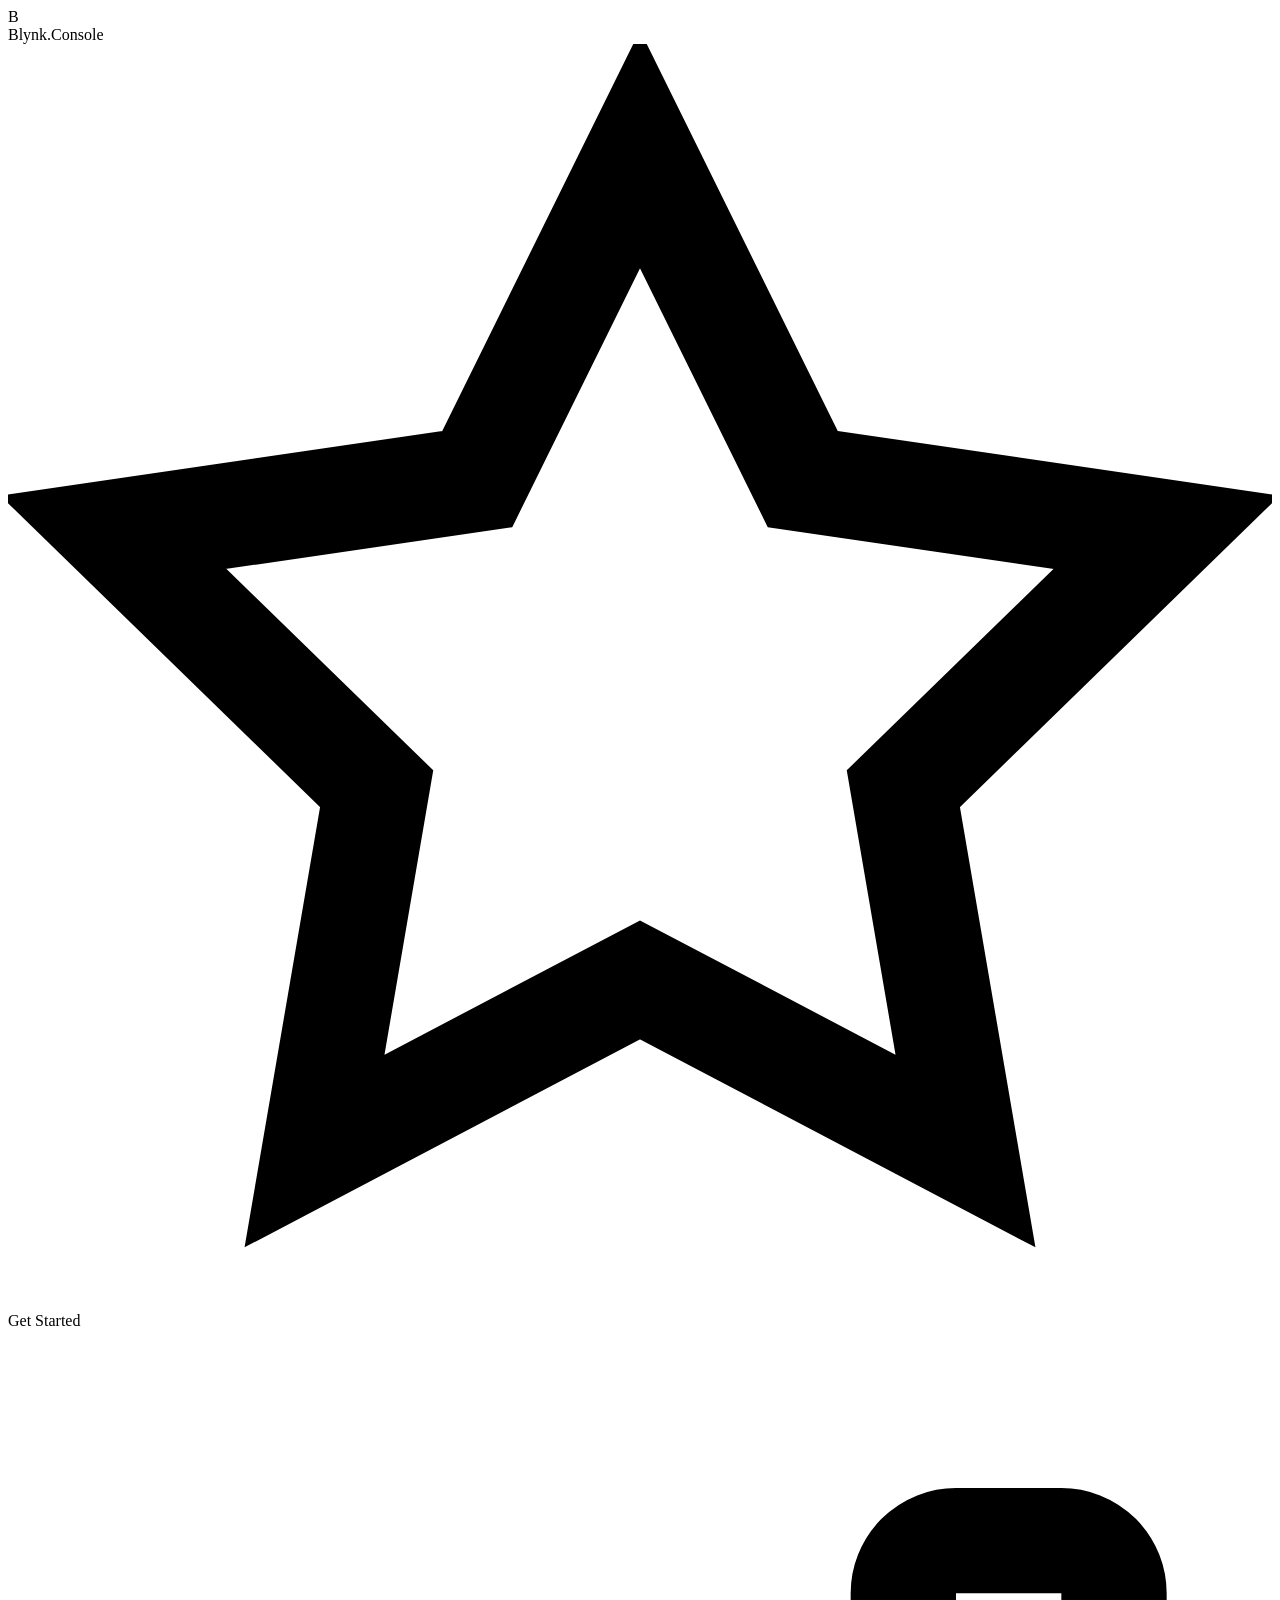
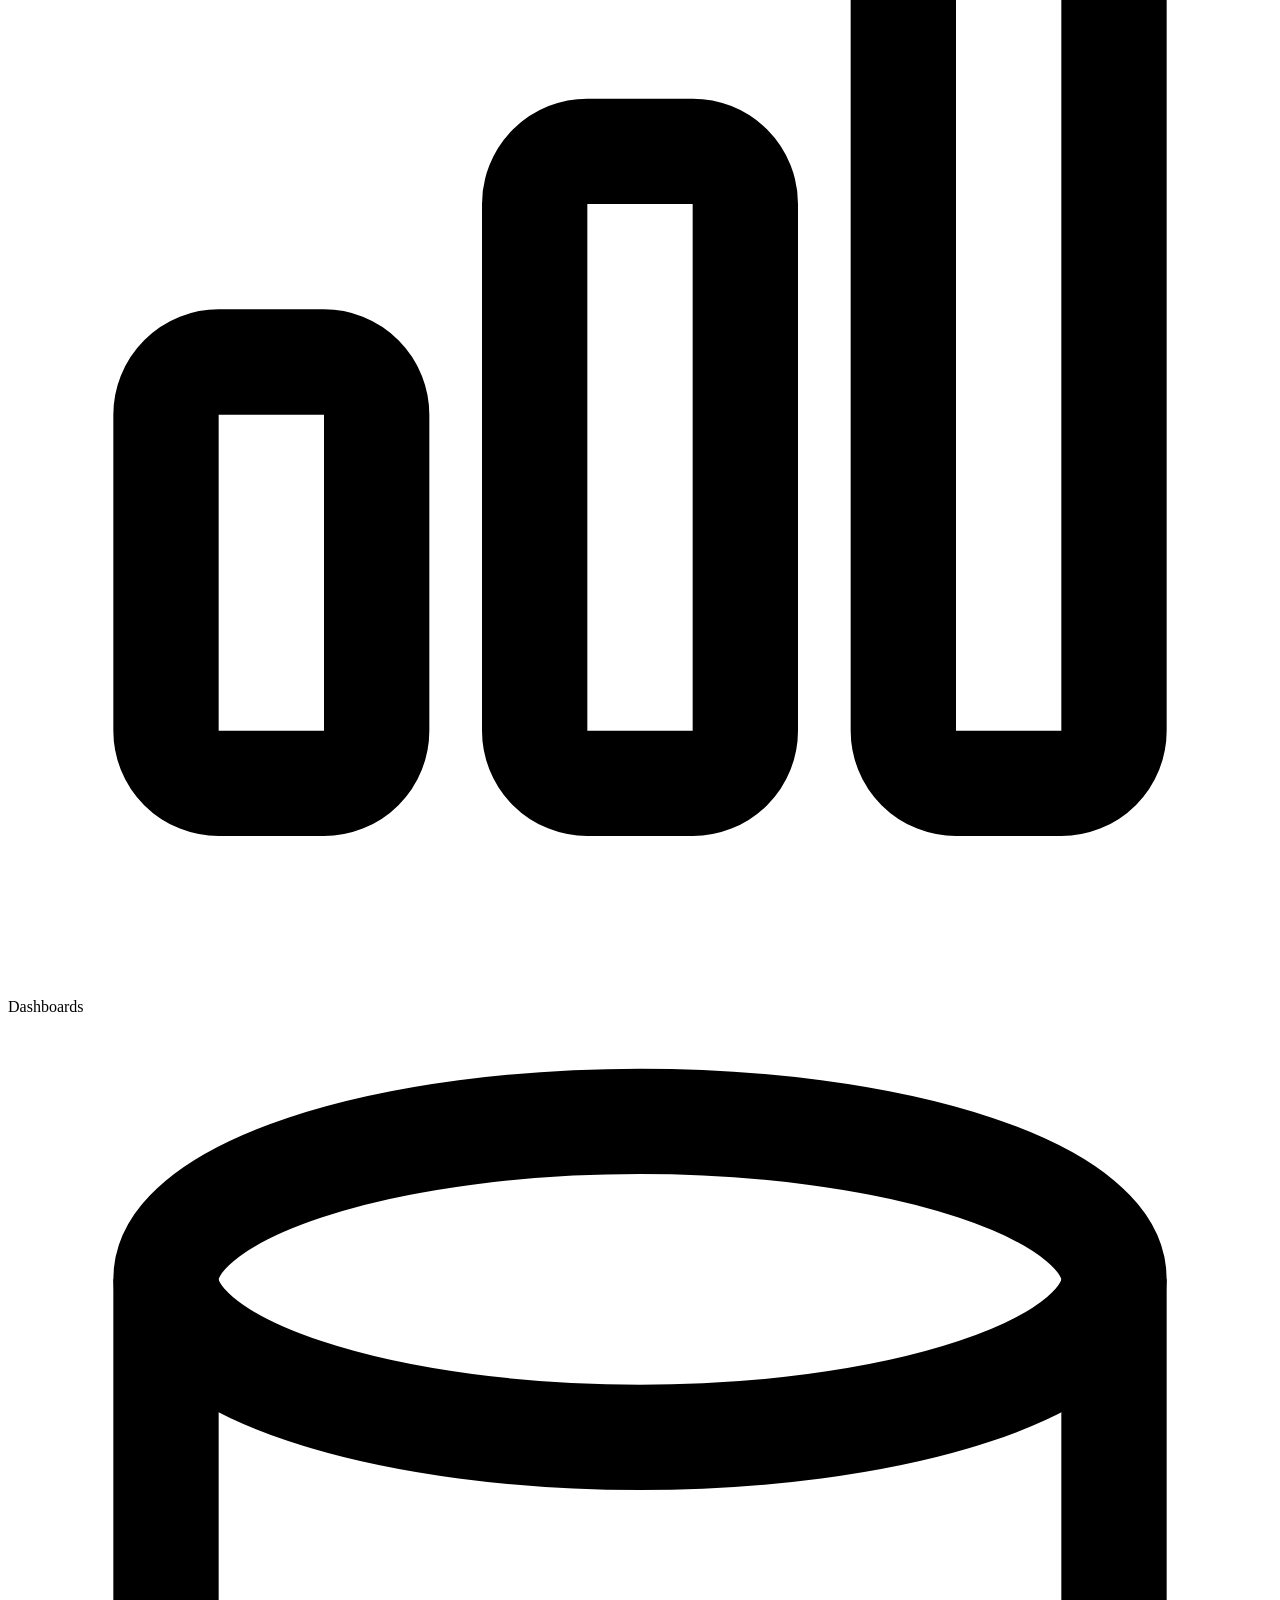
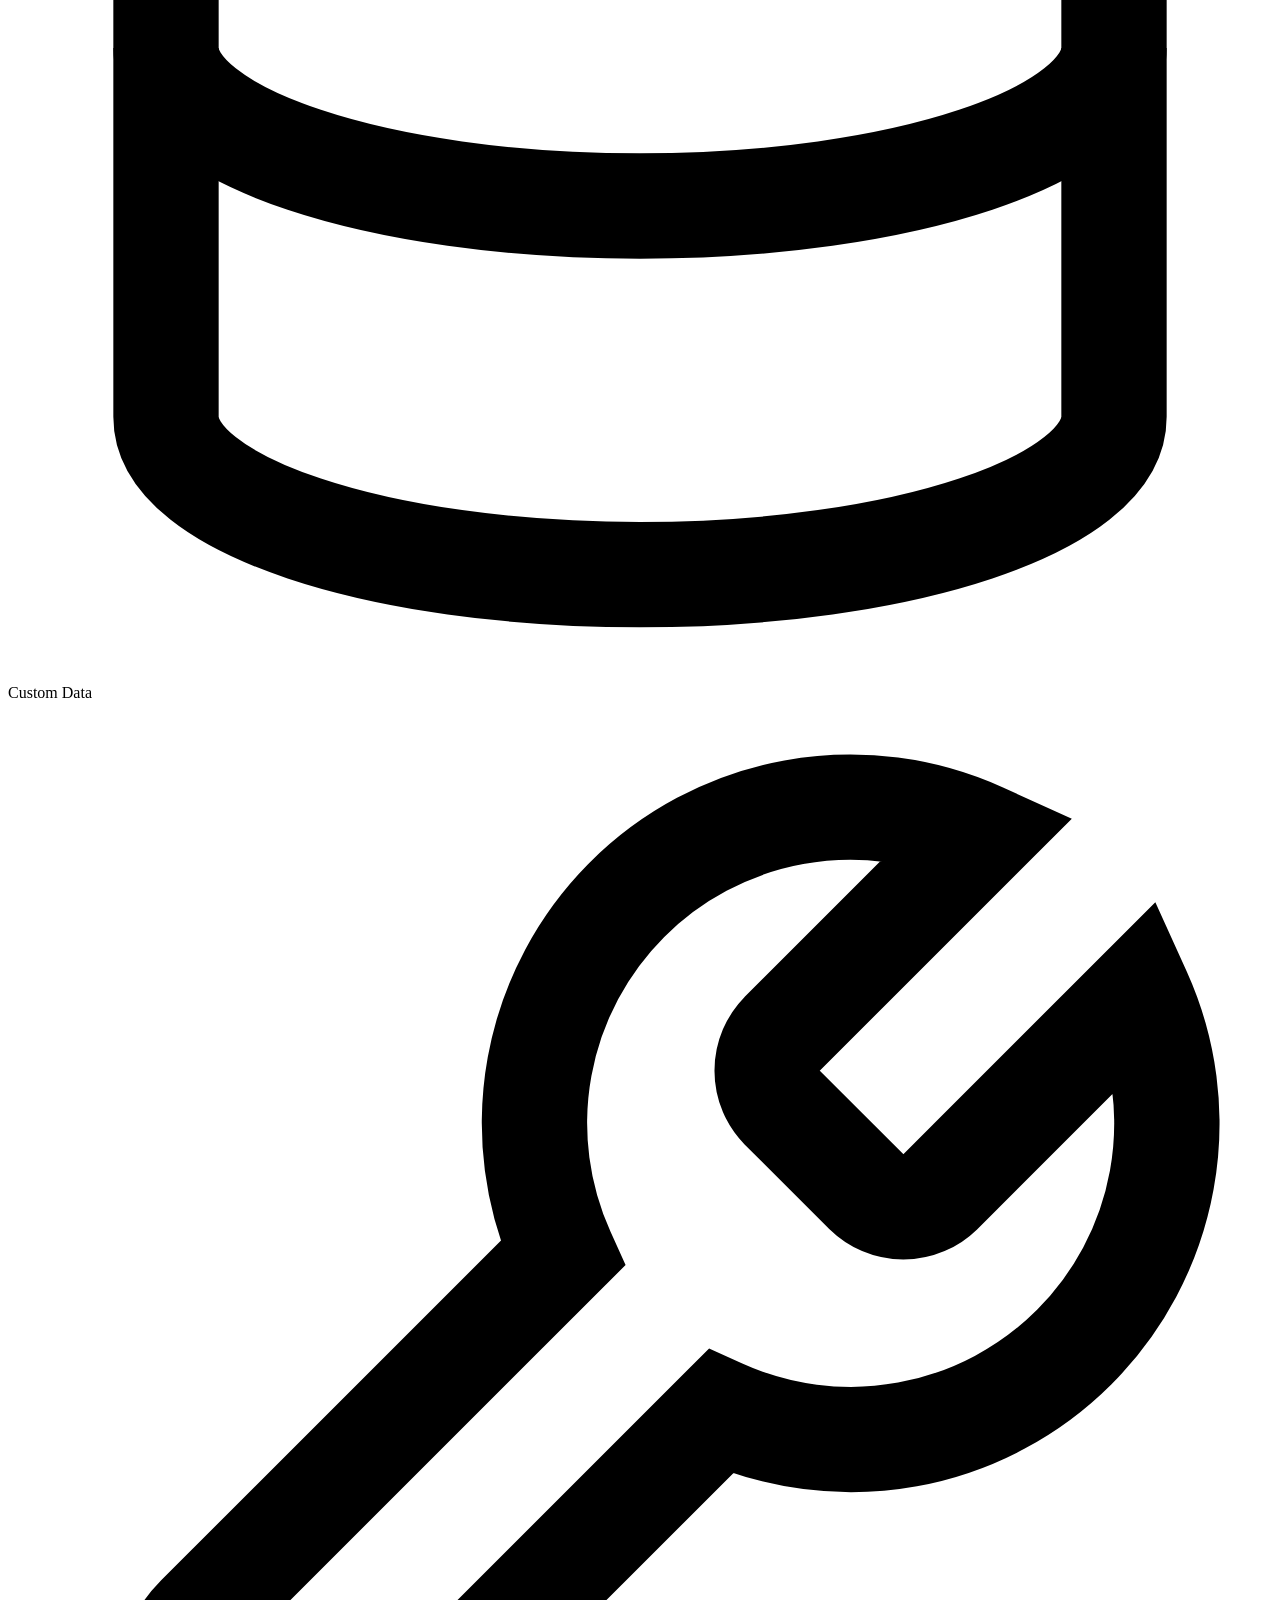
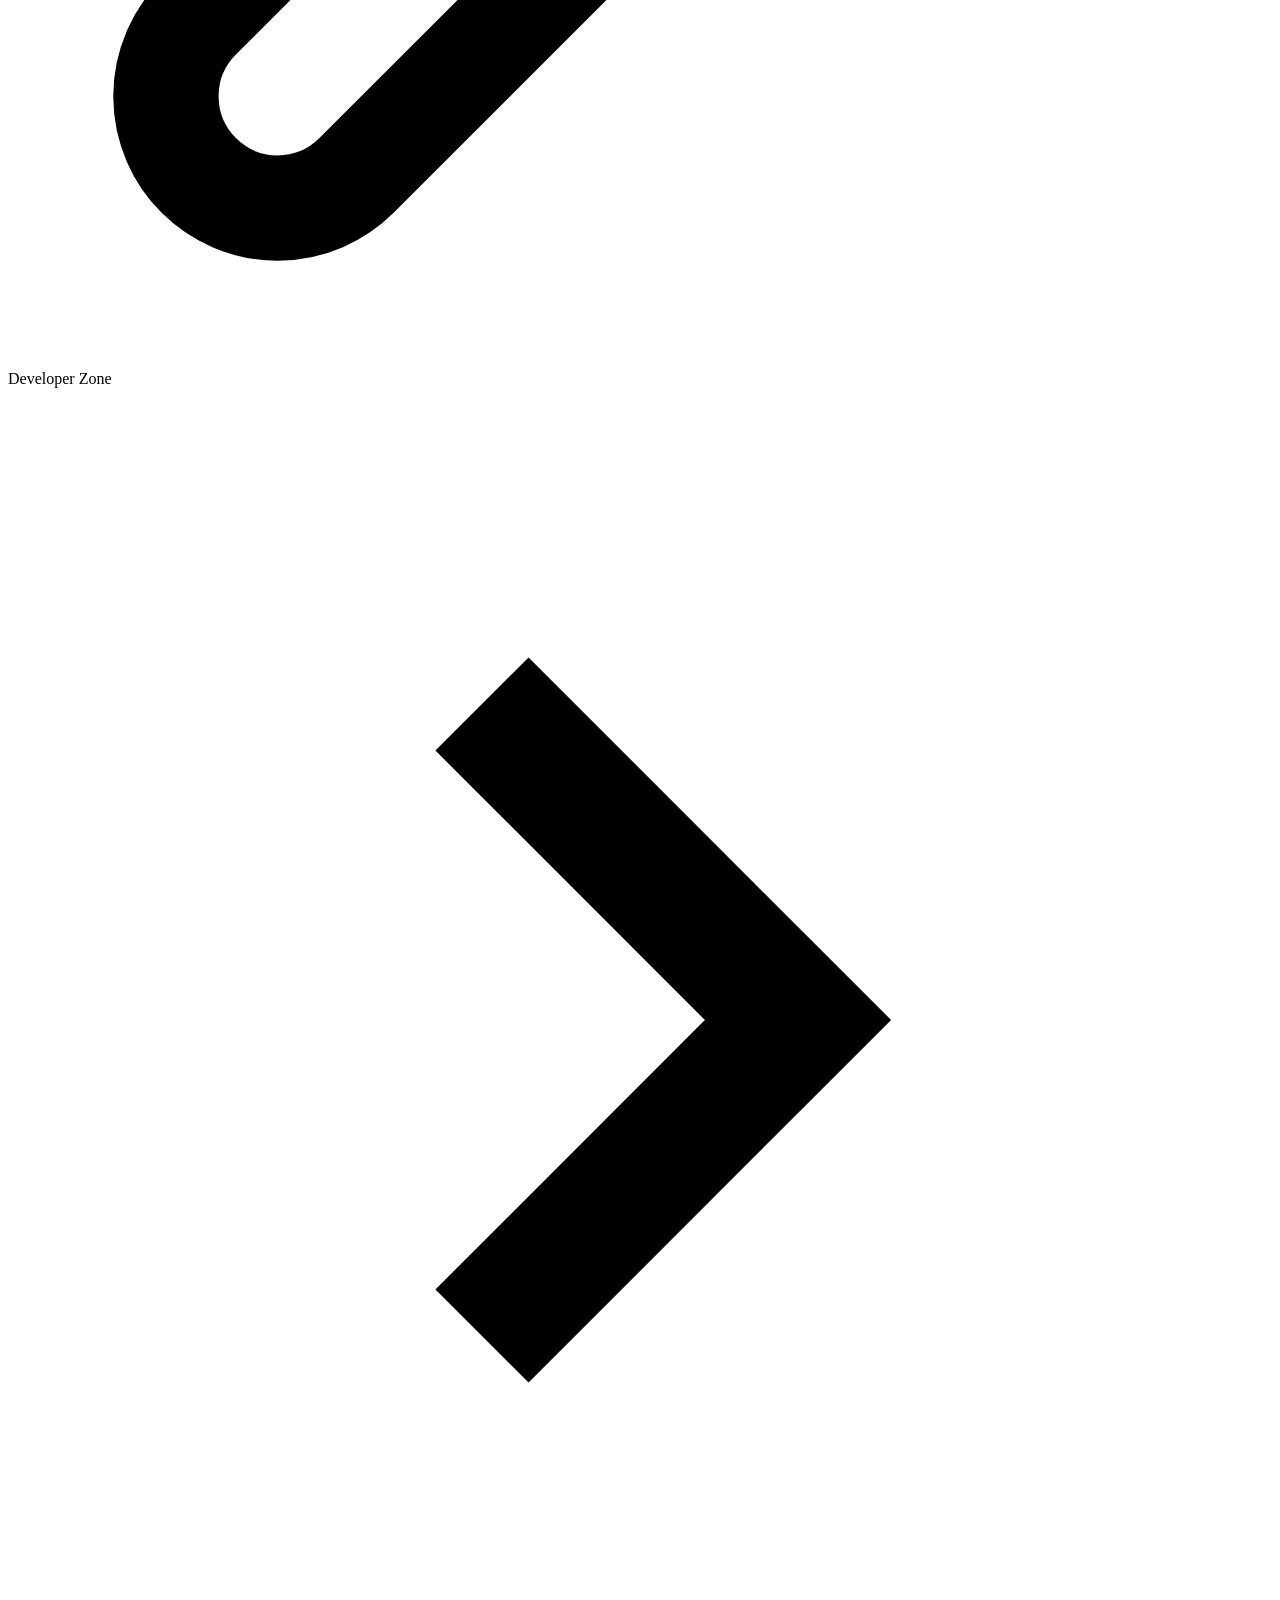
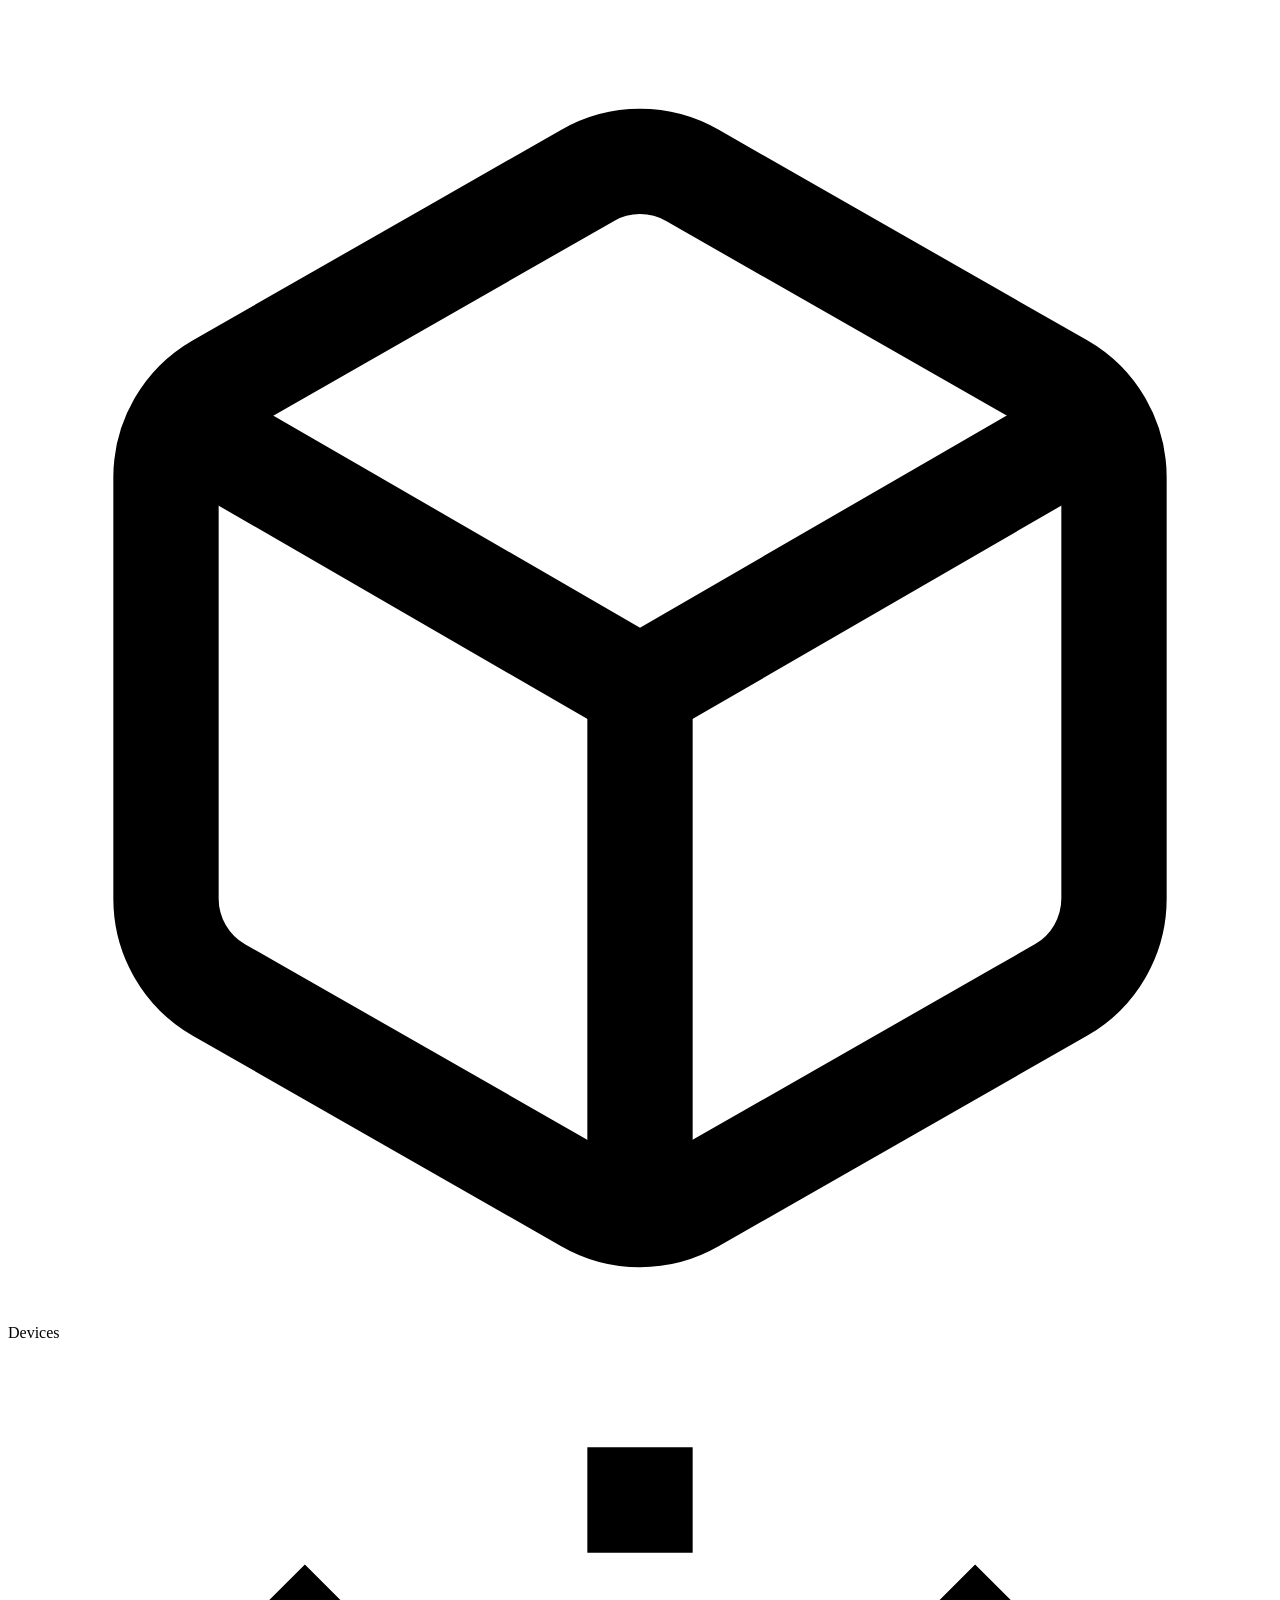
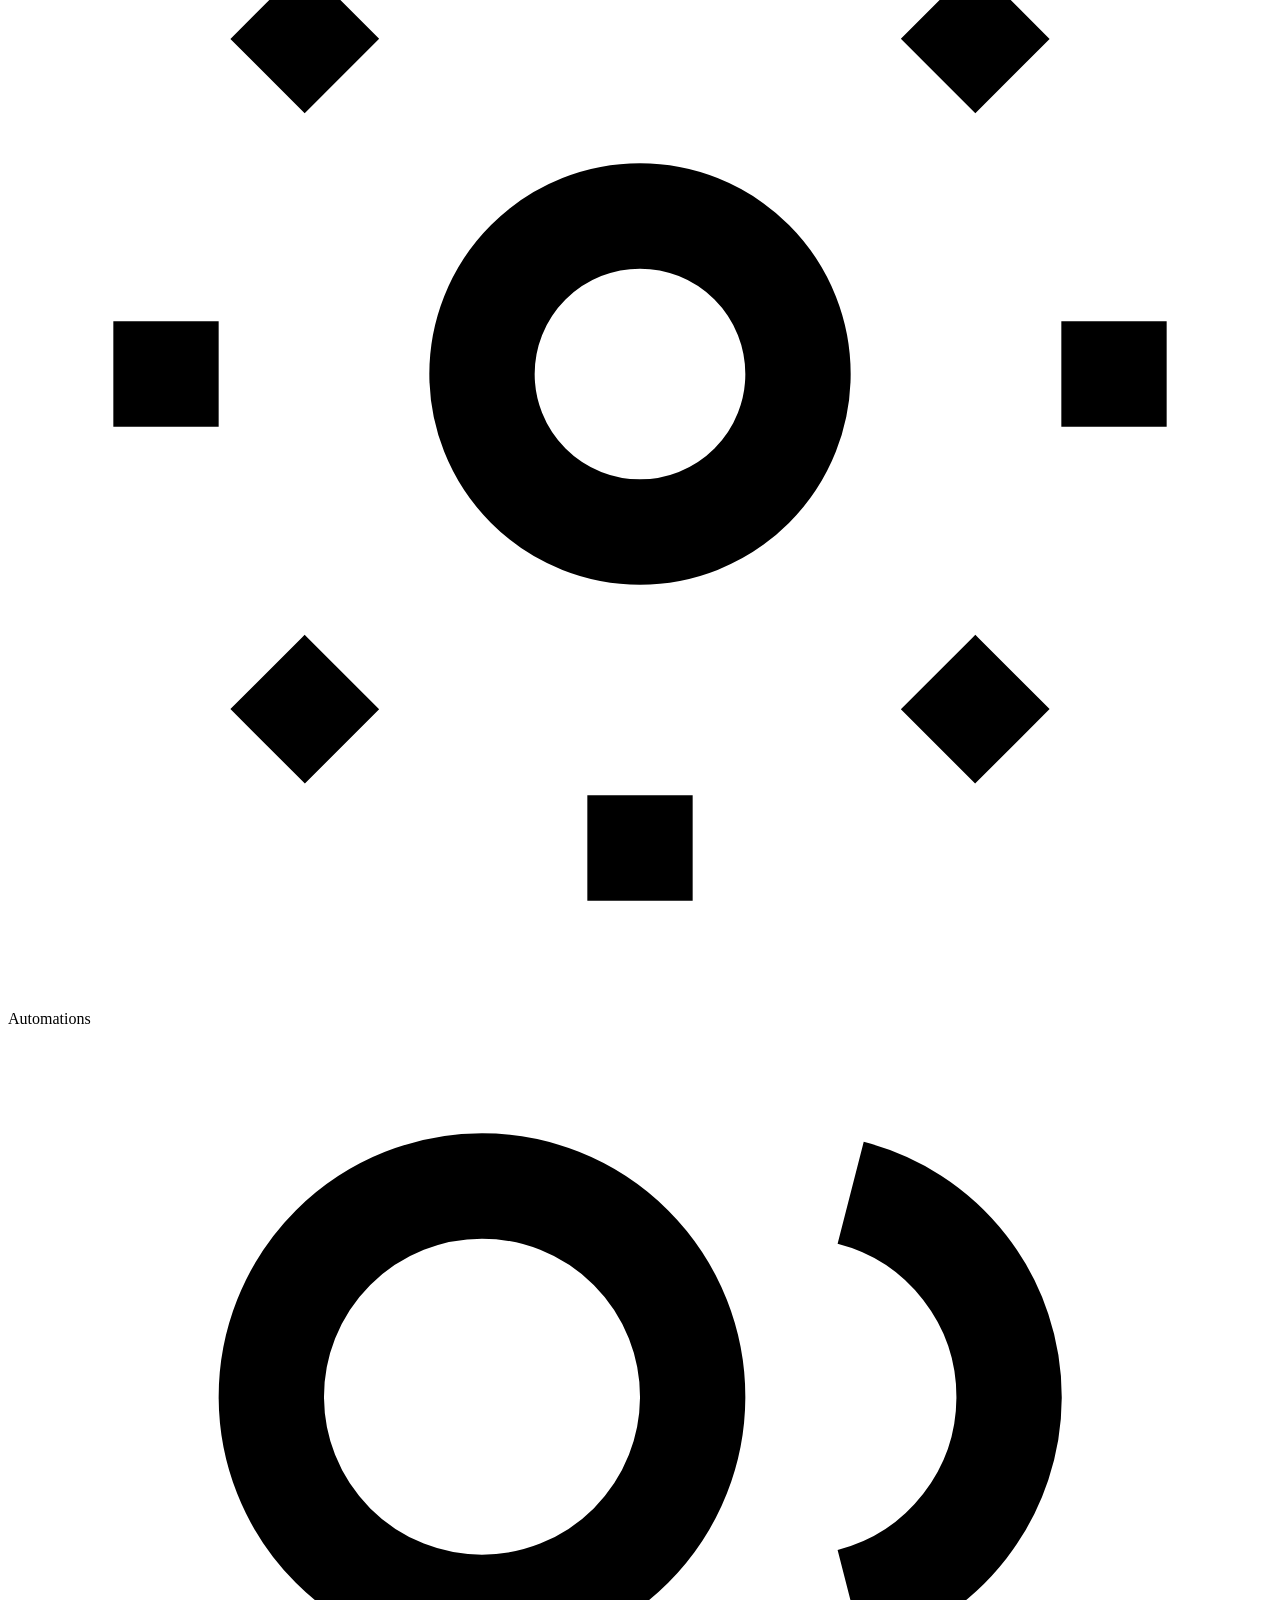
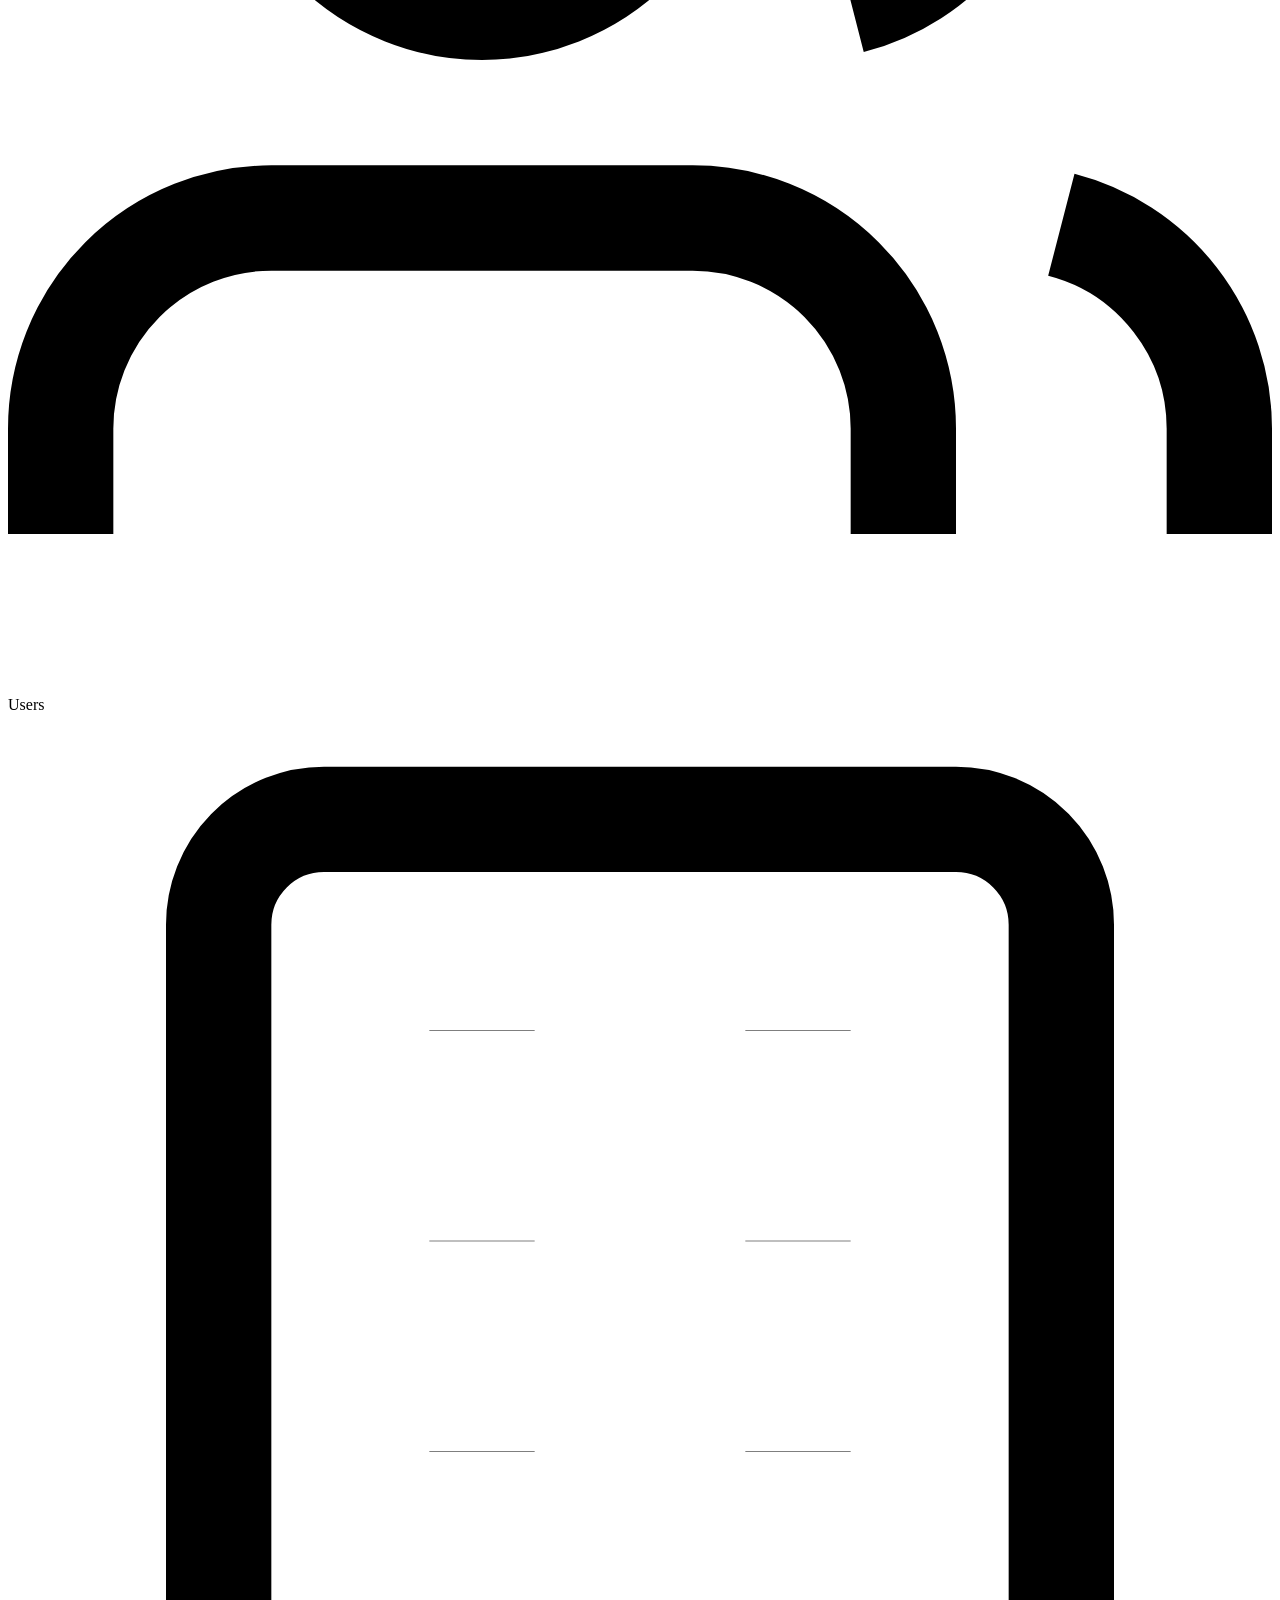
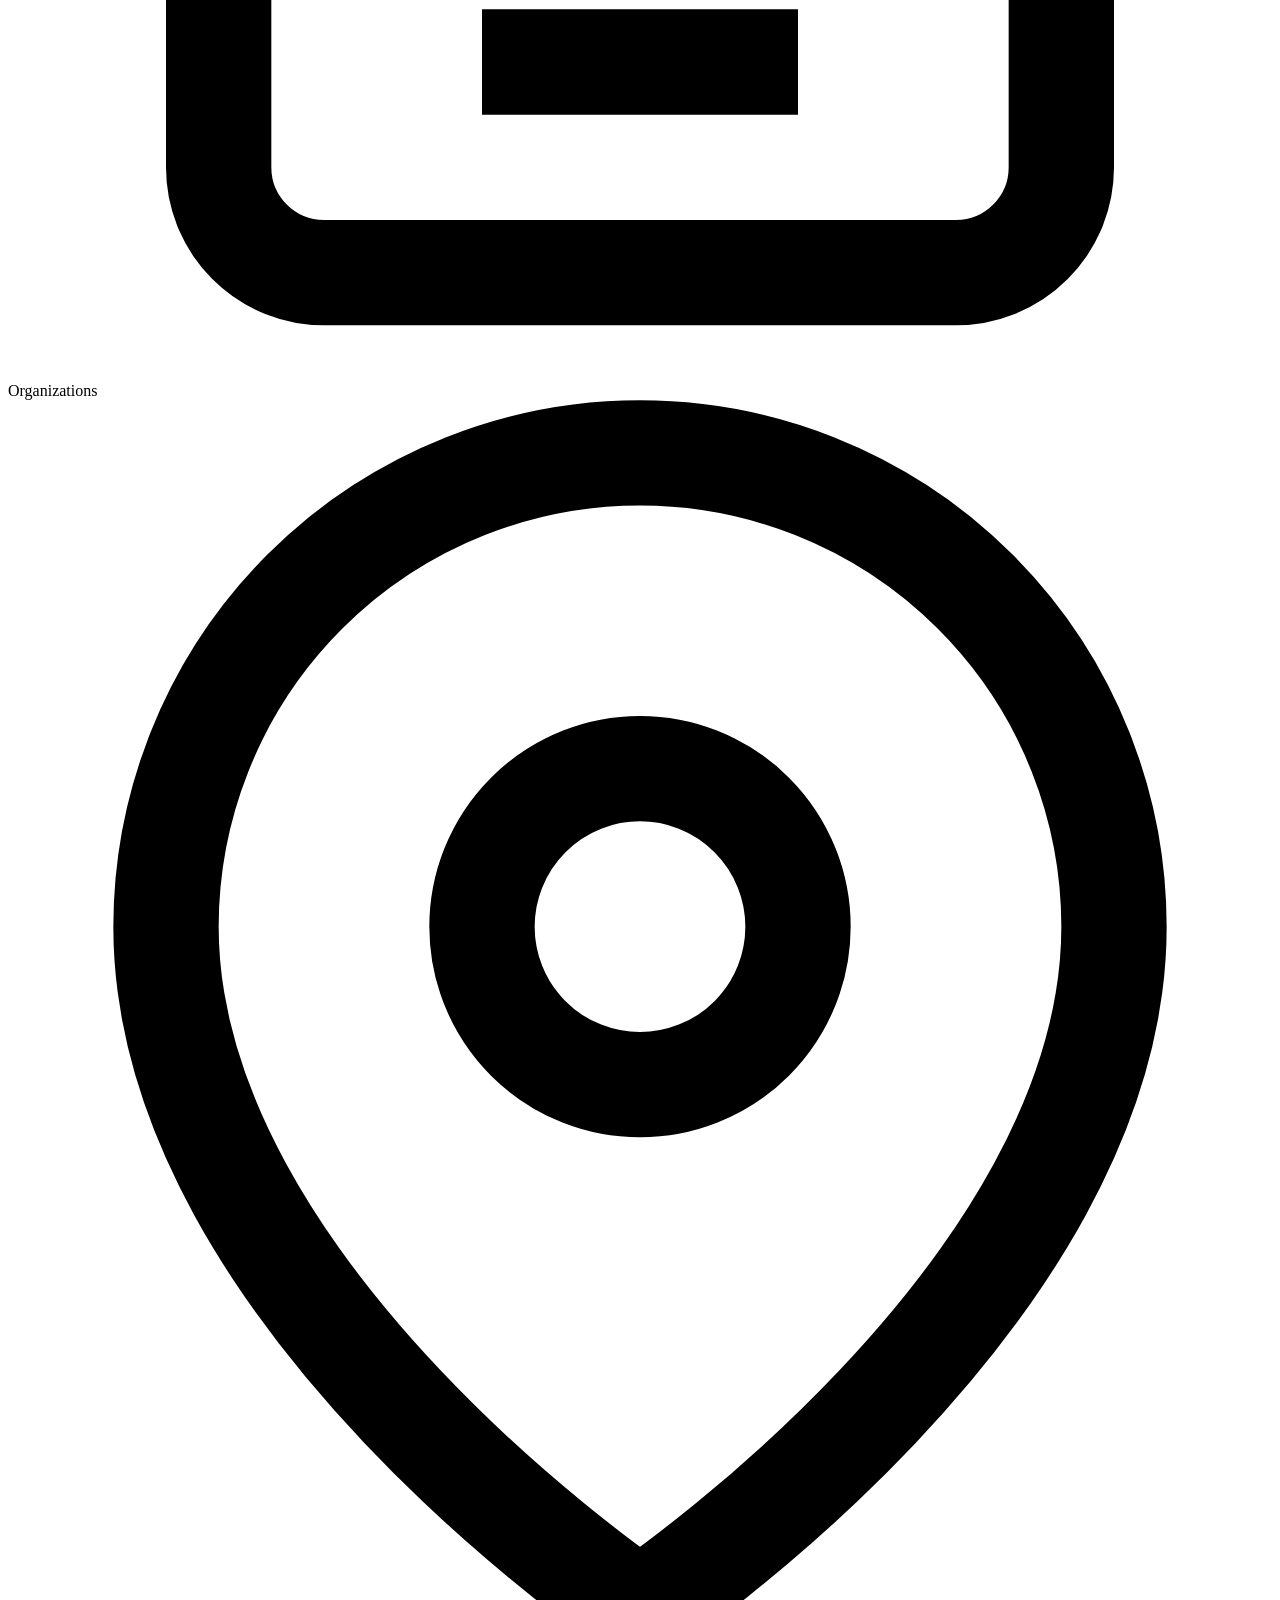
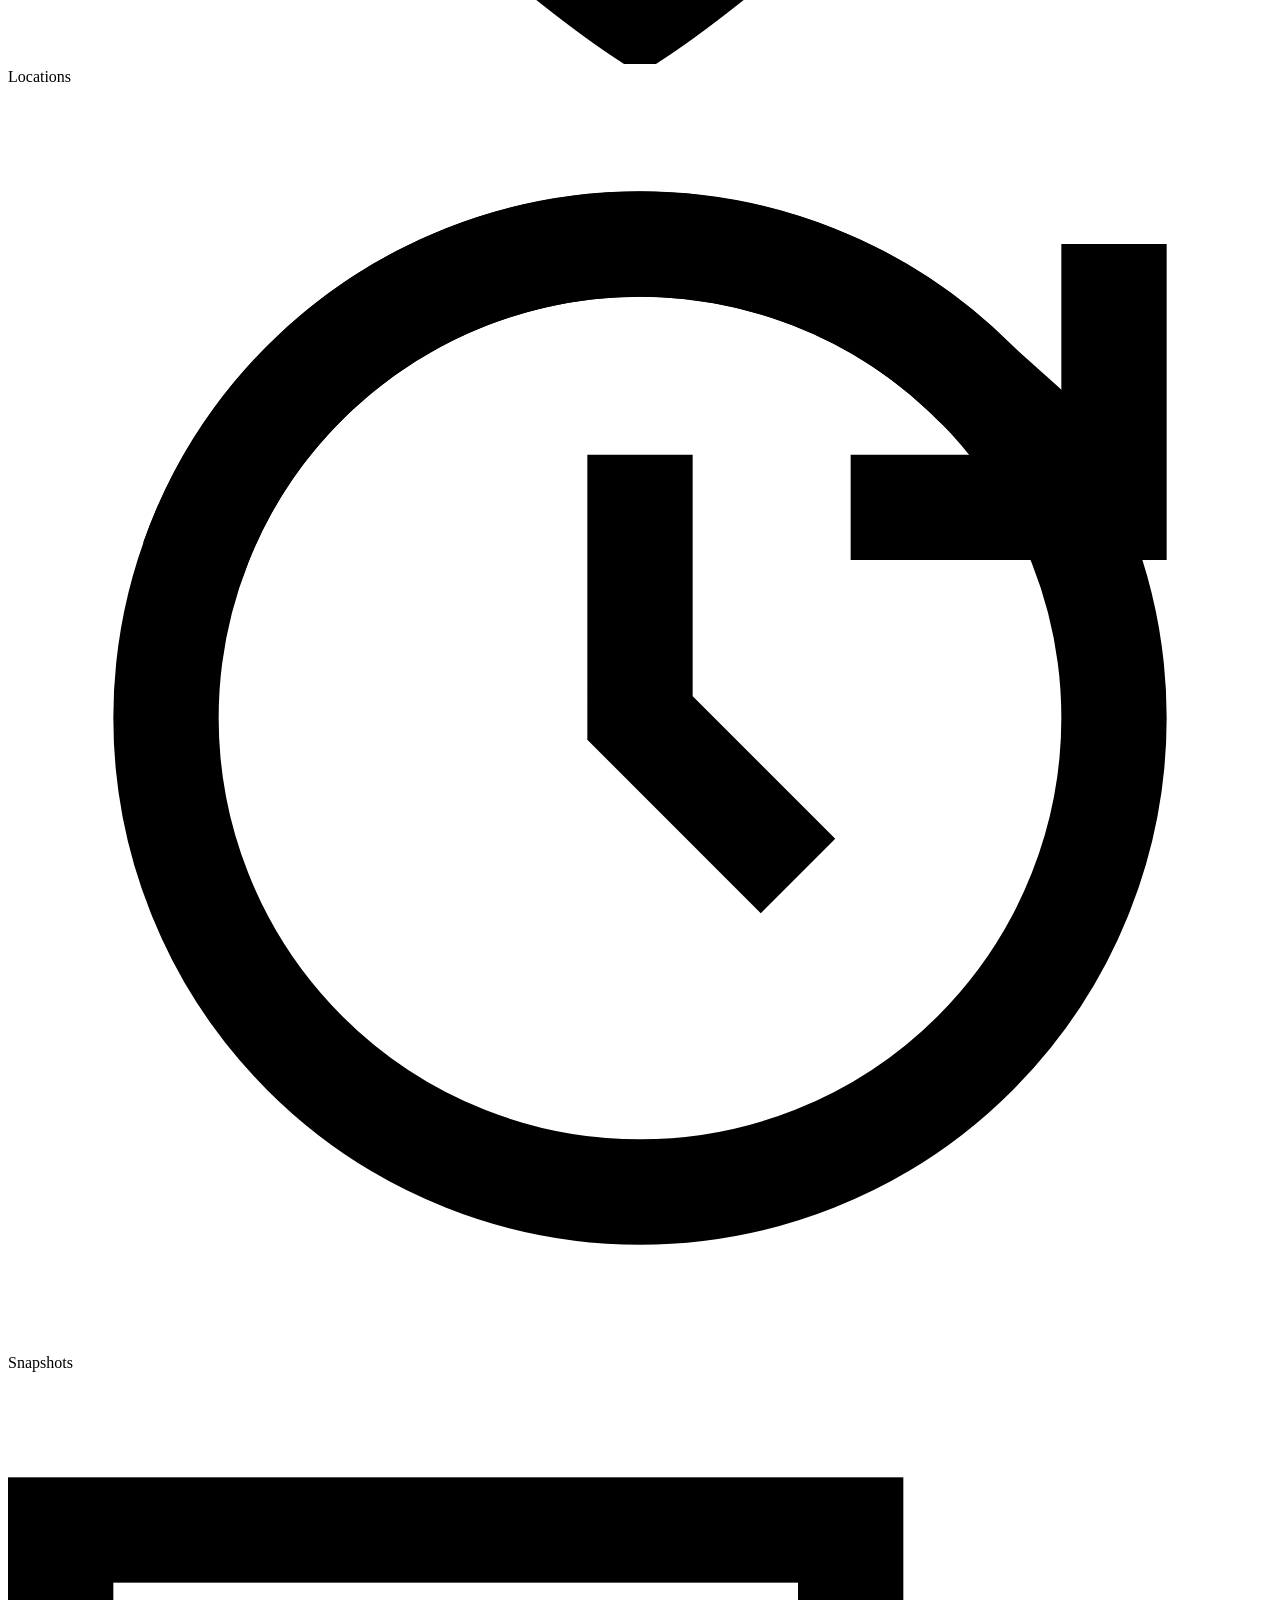
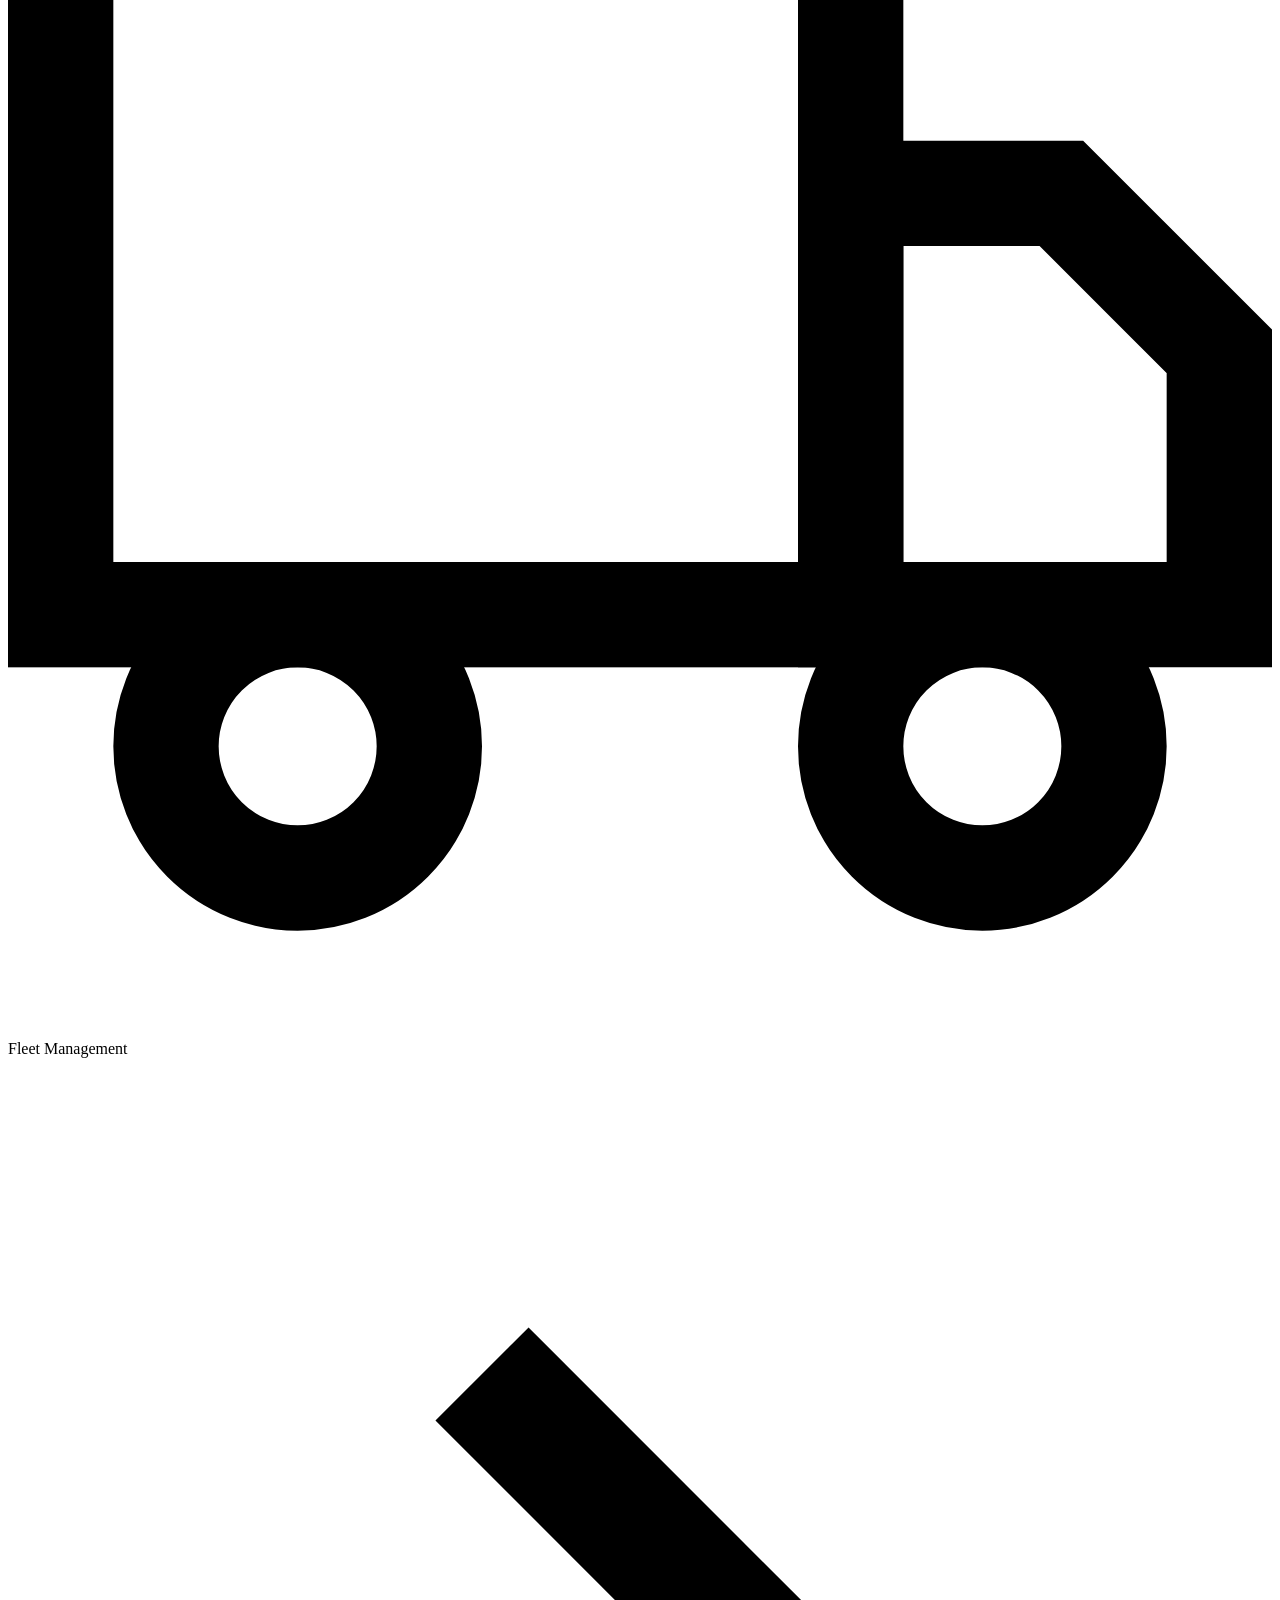
==== frontend/index.html @ 2fd1ac54 "feat(sync-hardware-app): complete mobile app, unified auth sync across web & app, and verified embed" ====
<!DOCTYPE html>
<html lang="en">
<head>
  <meta charset="UTF-8" />
  <meta name="viewport" content="width=device-width, initial-scale=1.0" />
  <title>Devices - Blynk.Console</title>
  <link rel="stylesheet" href="/static/styles/theme.css" />
  <link rel="icon" href="/static/static/icon.png" />
</head>
<body>
  <!-- Exact Blynk.Console Sidebar -->
  <aside class="sidebar">
    <div class="sidebar-header">
      <div class="blynk-logo-icon">B</div>
      <span class="blynk-logo-title">Blynk.Console</span>
    </div>

    <nav class="sidebar-nav">
      <!-- Group 1 -->
      <div class="sidebar-nav-item" onclick="switchTab('get-started')">
        <svg viewBox="0 0 24 24" fill="none" stroke="currentColor" stroke-width="2"><polygon points="12 2 15.09 8.26 22 9.27 17 14.14 18.18 21.02 12 17.77 5.82 21.02 7 14.14 2 9.27 8.91 8.26 12 2"></polygon></svg>
        <span>Get Started</span>
      </div>

      <div class="sidebar-nav-item" onclick="switchTab('dashboards')">
        <svg viewBox="0 0 24 24" fill="none" stroke="currentColor" stroke-width="2"><rect x="3" y="12" width="4" height="8" rx="1"></rect><rect x="10" y="8" width="4" height="12" rx="1"></rect><rect x="17" y="4" width="4" height="16" rx="1"></rect></svg>
        <span>Dashboards</span>
      </div>

      <div class="sidebar-nav-item" onclick="switchTab('custom-data')">
        <svg viewBox="0 0 24 24" fill="none" stroke="currentColor" stroke-width="2"><ellipse cx="12" cy="5" rx="9" ry="3"></ellipse><path d="M21 12c0 1.66-4 3-9 3s-9-1.34-9-3"></path><path d="M3 5v14c0 1.66 4 3 9 3s9-1.34 9-3V5"></path></svg>
        <span>Custom Data</span>
      </div>

      <div class="sidebar-nav-item" onclick="switchTab('developer-zone')">
        <svg viewBox="0 0 24 24" fill="none" stroke="currentColor" stroke-width="2"><path d="M14.7 6.3a1 1 0 0 0 0 1.4l1.6 1.6a1 1 0 0 0 1.4 0l3.77-3.77a6 6 0 0 1-7.94 7.94l-6.91 6.91a2.12 2.12 0 0 1-3-3l6.91-6.91a6 6 0 0 1 7.94-7.94l-3.76 3.76z"></path></svg>
        <span>Developer Zone</span>
        <svg class="sidebar-chevron" viewBox="0 0 24 24" fill="none" stroke="currentColor" stroke-width="2.5"><polyline points="9 18 15 12 9 6"></polyline></svg>
      </div>

      <div class="sidebar-divider"></div>

      <!-- Group 2 -->
      <div class="sidebar-nav-item active" onclick="switchTab('devices')">
        <svg viewBox="0 0 24 24" fill="none" stroke="currentColor" stroke-width="2"><path d="M21 16V8a2 2 0 0 0-1-1.73l-7-4a2 2 0 0 0-2 0l-7 4A2 2 0 0 0 3 8v8a2 2 0 0 0 1 1.73l7 4a2 2 0 0 0 2 0l7-4A2 2 0 0 0 21 16z"></path><polyline points="3.27 6.96 12 12.01 20.73 6.96"></polyline><line x1="12" y1="22.08" x2="12" y2="12"></line></svg>
        <span>Devices</span>
      </div>

      <div class="sidebar-nav-item" onclick="switchTab('automations')">
        <svg viewBox="0 0 24 24" fill="none" stroke="currentColor" stroke-width="2"><circle cx="12" cy="12" r="3"></circle><path d="M12 2v2M12 20v2M4.93 4.93l1.41 1.41M17.66 17.66l1.41 1.41M2 12h2M20 12h2M4.93 19.07l1.41-1.41M17.66 6.34l1.41-1.41"></path></svg>
        <span>Automations</span>
      </div>

      <div class="sidebar-nav-item" onclick="switchTab('users')">
        <svg viewBox="0 0 24 24" fill="none" stroke="currentColor" stroke-width="2"><path d="M17 21v-2a4 4 0 0 0-4-4H5a4 4 0 0 0-4 4v2"></path><circle cx="9" cy="7" r="4"></circle><path d="M23 21v-2a4 4 0 0 0-3-3.87"></path><path d="M16 3.13a4 4 0 0 1 0 7.75"></path></svg>
        <span>Users</span>
      </div>

      <div class="sidebar-nav-item" onclick="switchTab('organizations')">
        <svg viewBox="0 0 24 24" fill="none" stroke="currentColor" stroke-width="2"><rect x="4" y="2" width="16" height="20" rx="2" ry="2"></rect><line x1="9" y1="6" x2="9" y2="6.01"></line><line x1="15" y1="6" x2="15" y2="6.01"></line><line x1="9" y1="10" x2="9" y2="10.01"></line><line x1="15" y1="10" x2="15" y2="10.01"></line><line x1="9" y1="14" x2="9" y2="14.01"></line><line x1="15" y1="14" x2="15" y2="14.01"></line><line x1="9" y1="18" x2="15" y2="18"></line></svg>
        <span>Organizations</span>
      </div>

      <div class="sidebar-nav-item" onclick="switchTab('locations')">
        <svg viewBox="0 0 24 24" fill="none" stroke="currentColor" stroke-width="2"><path d="M21 10c0 7-9 13-9 13s-9-6-9-13a9 9 0 0 1 18 0z"></path><circle cx="12" cy="10" r="3"></circle></svg>
        <span>Locations</span>
      </div>

      <div class="sidebar-divider"></div>

      <!-- Group 3 -->
      <div class="sidebar-nav-item" onclick="switchTab('snapshots')">
        <svg viewBox="0 0 24 24" fill="none" stroke="currentColor" stroke-width="2"><circle cx="12" cy="12" r="9"></circle><polyline points="12 7 12 12 15 15"></polyline><path d="M3.51 9a9 9 0 0 1 14.85-3.36L21 8"></path><polyline points="21 3 21 8 16 8"></polyline></svg>
        <span>Snapshots</span>
      </div>

      <div class="sidebar-nav-item" onclick="switchTab('fleet-management')">
        <svg viewBox="0 0 24 24" fill="none" stroke="currentColor" stroke-width="2"><rect x="1" y="3" width="15" height="13"></rect><polygon points="16 8 20 8 23 11 23 16 16 16 8"></polygon><circle cx="5.5" cy="18.5" r="2.5"></circle><circle cx="18.5" cy="18.5" r="2.5"></circle></svg>
        <span>Fleet Management</span>
        <svg class="sidebar-chevron" viewBox="0 0 24 24" fill="none" stroke="currentColor" stroke-width="2.5"><polyline points="9 18 15 12 9 6"></polyline></svg>
      </div>

      <div class="sidebar-nav-item" onclick="switchTab('in-app-messaging')">
        <svg viewBox="0 0 24 24" fill="none" stroke="currentColor" stroke-width="2"><rect x="5" y="2" width="14" height="20" rx="2" ry="2"></rect><line x1="12" y1="18" x2="12.01" y2="18"></line><circle cx="17" cy="6" r="3" fill="#0375de" stroke="none"></circle></svg>
        <span>In-App Messaging</span>
      </div>

      <div class="sidebar-nav-item predictive-item" onclick="switchTab('predictive-maintenance')">
        <div class="predictive-icon-box">
          <svg viewBox="0 0 24 24" fill="none" stroke="#ffffff" stroke-width="2.5"><polyline points="22 17 13.5 8.5 8.5 13.5 2 7"></polyline><polyline points="16 17 22 17 22 11"></polyline></svg>
        </div>
        <span style="font-weight:700; color:#14171a;">Predictive Maintenance</span>
      </div>
    </nav>

    <!-- Bottom Collapse Button -->
    <div class="sidebar-collapse-btn" onclick="toggleSidebarCollapse()">
      <svg viewBox="0 0 24 24" fill="none" stroke="currentColor" stroke-width="2" style="width:16px;height:16px;"><line x1="19" y1="12" x2="5" y2="12"></line><polyline points="12 19 5 12 12 5"></polyline><line x1="5" y1="6" x2="5" y2="18"></line></svg>
      <span>Collapse</span>
    </div>
  </aside>

  <!-- Main Content Layout -->
  <div class="main-layout">
    <!-- Topbar -->
    <header class="topbar">
      <div class="topbar-left">
        <div class="org-dropdown">
          <svg width="15" height="15" viewBox="0 0 24 24" fill="none" stroke="currentColor" stroke-width="2"><path d="M3 9l9-7 9 7v11a2 2 0 0 1-2 2H5a2 2 0 0 1-2-2z"></path></svg>
          <span>My organization - 2257TU</span>
          <svg width="12" height="12" viewBox="0 0 24 24" fill="none" stroke="currentColor" stroke-width="2"><polyline points="6 9 12 15 18 9"></polyline></svg>
        </div>
      </div>

      <div class="topbar-right">
        <div class="messages-progress-box">
          Messages used: <strong>0 of 100.0k</strong>
        </div>

        <button class="ask-ai-btn">
          <svg width="14" height="14" viewBox="0 0 24 24" fill="none" stroke="currentColor" stroke-width="2"><path d="M12 2v4M12 18v4M4.93 4.93l2.83 2.83M16.24 16.24l2.83 2.83M2 12h4M18 12h4M4.93 19.07l2.83-2.83M16.24 7.76l2.83-2.83"></path></svg>
          <span>Ask AI</span>
        </button>

        <div class="user-avatar-circle" title="samblynkk@gmail.com">
          S
        </div>
      </div>
    </header>

    <!-- Content Router Views -->
    <main class="page-container">
      
      <!-- TAB 1: DEVICES VIEW (TABLE LIST & DEDICATED DEVICE SUBTABS) -->
      <section id="pane-devices" class="tab-pane active">
        <!-- Device List Table View -->
        <div id="device-table-view">
          <div class="view-header">
            <h1 class="view-title">Devices</h1>
            <button class="btn-blynk-primary" onclick="openNewDeviceModal()">
              <svg width="14" height="14" viewBox="0 0 24 24" fill="none" stroke="currentColor" stroke-width="3"><line x1="12" y1="5" x2="12" y2="19"></line><line x1="5" y1="12" x2="19" y2="12"></line></svg>
              <span>New Device</span>
            </button>
          </div>

          <div class="filter-toolbar">
            <div style="display:flex;gap:12px;align-items:center;">
              <div class="search-box">
                <svg width="15" height="15" viewBox="0 0 24 24" fill="none" stroke="#8b98a5" stroke-width="2"><circle cx="11" cy="11" r="8"></circle><line x1="21" y1="21" x2="16.65" y2="16.65"></line></svg>
                <input type="text" id="device-search-input" placeholder="Start typing" onkeyup="filterDeviceTable()" />
              </div>

              <button class="filter-btn">
                <svg width="14" height="14" viewBox="0 0 24 24" fill="none" stroke="currentColor" stroke-width="2"><polygon points="22 3 2 3 10 12.46 10 19 14 21 14 12.46 22 3"></polygon></svg>
                <span>Add Filter</span>
              </button>
            </div>

            <div style="display:flex;gap:12px;align-items:center;">
              <div class="segmented-pill-group">
                <div class="segmented-pill active">All 1</div>
                <div class="segmented-pill">My devices</div>
              </div>
            </div>
          </div>

          <!-- Devices Table -->
          <div class="table-card">
            <table class="data-table">
              <thead>
                <tr>
                  <th style="width:40px;"><input type="checkbox" /></th>
                  <th>Name</th>
                  <th>Auth Token</th>
                  <th>Device Owner</th>
                  <th>Status</th>
                  <th>Last Reported At</th>
                  <th>Organization</th>
                  <th>Template Name</th>
                  <th>Firmware</th>
                </tr>
              </thead>
              <tbody id="devices-table-body">
                <!-- Dynamically populated -->
              </tbody>
            </table>
          </div>
        </div>

        <!-- Dedicated Device Subtabs View (Device Dashboard, Timeline, Device Info, Metadata) -->
        <div id="device-subtabs-view" style="display:none;">
          <div style="display:flex; justify-content:space-between; align-items:center; margin-bottom:16px;">
            <div style="display:flex; align-items:center; gap:12px;">
              <button class="filter-btn" onclick="closeDeviceSubtabs()">← Back to Devices</button>
              <h2 id="device-subtab-title" style="font-size:20px; font-weight:700; margin:0;">BLINKING LED</h2>
              <span id="device-subtab-badge" class="status-badge online"><span class="status-dot-sm"></span> Online</span>
              <span id="device-subtab-tmpl" style="font-family:monospace; font-size:12px; background:#f0f2f5; padding:3px 8px; border-radius:4px;">TMPL2yjltoB57</span>
            </div>
            <div style="display:flex; gap:10px;">
              <button class="filter-btn" onclick="copyActiveDeviceToken()">📋 Copy Token</button>
              <button class="btn-blynk-primary" onclick="openNewAutomationModal()">+ Add Automation</button>
            </div>
          </div>

          <!-- Exact Device Subtabs Bar -->
          <div class="subtabs-bar">
            <div class="subtab-item active" onclick="switchDeviceSubTab('dashboard', this)">Device Dashboard</div>
            <div class="subtab-item" onclick="switchDeviceSubTab('timeline', this)">Timeline</div>
            <div class="subtab-item" onclick="switchDeviceSubTab('info', this)">Device Info</div>
            <div class="subtab-item" onclick="switchDeviceSubTab('metadata', this)">Metadata</div>
          </div>

          <!-- Subtab 1: Device Dashboard -->
          <div id="dev-pane-dashboard" class="dev-pane">
            <div id="device-inner-widget-canvas" style="display:grid; grid-template-columns:repeat(12,1fr); gap:20px;">
              <!-- Cloned from widget suite -->
            </div>
          </div>

          <!-- Subtab 2: Timeline -->
          <div id="dev-pane-timeline" class="dev-pane" style="display:none;">
            <div class="table-card" style="padding:24px;">
              <h3 style="font-size:16px; font-weight:700; margin-bottom:16px;">Device Activity Timeline</h3>
              <div style="display:flex; flex-direction:column; gap:14px; font-size:13px; border-left:2px solid #e6ecf0; padding-left:16px; margin-left:8px;">
                <div>
                  <span style="font-weight:700; color:#10f17f;">● Just now</span>
                  <div style="color:var(--text-main); font-weight:600; margin-top:2px;">Hardware Ping Received (0x06 PING)</div>
                  <div style="color:var(--text-muted); font-size:12px;">Port 8080 TCP Keep-alive heartbeat acknowledged</div>
                </div>
                <div>
                  <span style="font-weight:700; color:#0375de;">● 2 mins ago</span>
                  <div style="color:var(--text-main); font-weight:600; margin-top:2px;">Telemetry Ingested (V2 Temperature = 29.8°C)</div>
                  <div style="color:var(--text-muted); font-size:12px;">Hardware write command (0x14 HARDWARE) logged to TimeSeries</div>
                </div>
                <div>
                  <span style="font-weight:700; color:#8b98a5;">● 15 mins ago</span>
                  <div style="color:var(--text-main); font-weight:600; margin-top:2px;">Device Session Authenticated (0x02 LOGIN)</div>
                  <div style="color:var(--text-muted); font-size:12px;">Client connected from 127.0.0.1 with Token yhdHK6Vu</div>
                </div>
              </div>
            </div>
          </div>

          <!-- Subtab 3: Device Info -->
          <div id="dev-pane-info" class="dev-pane" style="display:none;">
            <div class="table-card" style="padding:24px;">
              <h3 style="font-size:16px; font-weight:700; margin-bottom:16px;">Device Hardware & Connection Properties</h3>
              <div style="display:grid; grid-template-columns:1fr 1fr; gap:16px; font-size:13.5px;">
                <div style="border-bottom:1px solid var(--border-light); padding-bottom:10px;">
                  <div style="color:var(--text-muted); font-size:12px;">Auth Token</div>
                  <div style="font-family:monospace; font-weight:700;" id="dev-info-token">yhdHK6Vuj2F6X7CUnX-QQIpuEl9Yy_dk</div>
                </div>
                <div style="border-bottom:1px solid var(--border-light); padding-bottom:10px;">
                  <div style="color:var(--text-muted); font-size:12px;">IP Address</div>
                  <div style="font-weight:600;">127.0.0.1 (Local Gateway)</div>
                </div>
                <div style="border-bottom:1px solid var(--border-light); padding-bottom:10px;">
                  <div style="color:var(--text-muted); font-size:12px;">MAC Address</div>
                  <div style="font-family:monospace; font-weight:600;">24:6F:28:B4:9C:12</div>
                </div>
                <div style="border-bottom:1px solid var(--border-light); padding-bottom:10px;">
                  <div style="color:var(--text-muted); font-size:12px;">Hardware MCU</div>
                  <div style="font-weight:600;">ESP32-WROOM-32 (Wi-Fi)</div>
                </div>
                <div style="border-bottom:1px solid var(--border-light); padding-bottom:10px;">
                  <div style="color:var(--text-muted); font-size:12px;">Blynk Library Version</div>
                  <div style="font-weight:600;">v1.3.5</div>
                </div>
                <div style="border-bottom:1px solid var(--border-light); padding-bottom:10px;">
                  <div style="color:var(--text-muted); font-size:12px;">Heartbeat Interval</div>
                  <div style="font-weight:600;">40 seconds</div>
                </div>
              </div>
            </div>
          </div>

          <!-- Subtab 4: Metadata -->
          <div id="dev-pane-metadata" class="dev-pane" style="display:none;">
            <div class="table-card" style="padding:24px;">
              <h3 style="font-size:16px; font-weight:700; margin-bottom:16px;">Assigned Metadata Properties</h3>
              <table class="data-table">
                <thead>
                  <tr>
                    <th>METADATA KEY</th>
                    <th>VALUE</th>
                    <th>INHERITED FROM</th>
                  </tr>
                </thead>
                <tbody>
                  <tr>
                    <td style="font-weight:600;">Location</td>
                    <td>Factory Floor Unit 1</td>
                    <td>Template Default</td>
                  </tr>
                  <tr>
                    <td style="font-weight:600;">Firmware Version</td>
                    <td><code>v1.0.4-prod</code></td>
                    <td>Device Firmware Header</td>
                  </tr>
                  <tr>
                    <td style="font-weight:600;">Hardware Serial</td>
                    <td><code>AXN-ESP32-88219</code></td>
                    <td>Factory OTP</td>
                  </tr>
                </tbody>
              </table>
            </div>
          </div>

        </div>
      </section>

      <!-- TAB 2: DASHBOARDS VIEW (EXACT BLYNK SPLIT LAYOUT) -->
      <section id="pane-dashboards" class="tab-pane">
        <div style="display:flex; height: calc(100vh - 120px); margin:-24px;">
          <!-- Left Complementary: My Dashboards -->
          <div style="width:240px; background:#fbfcfd; border-right:1px solid var(--border-color); padding:20px 16px; flex-shrink:0; display:flex; flex-direction:column; gap:16px;">
            <div style="display:flex; justify-content:space-between; align-items:center;">
              <span style="font-size:15px; font-weight:700; color:var(--text-main);">My Dashboards</span>
              <button class="filter-btn" style="padding:2px 8px; font-size:11px;" onclick="alert('Creating new dashboard...')">+ Add</button>
            </div>

            <div style="display:flex; flex-direction:column; gap:6px;">
              <div class="dashboard-list-item active" style="padding:10px 12px; border-radius:6px; background:#eef2ff; color:#4f46e5; font-weight:700; font-size:13.5px; cursor:pointer;">
                📊 BLINKING LED
              </div>
              <div class="dashboard-list-item" style="padding:10px 12px; border-radius:6px; color:var(--text-secondary); font-weight:500; font-size:13.5px; cursor:pointer;" onclick="alert('Switching dashboard...')">
                📊 Smart Greenhouse
              </div>
            </div>

            <div style="margin-top:auto; background:#fff; border:1px dashed var(--border-color); border-radius:8px; padding:14px; font-size:12px; color:var(--text-muted); line-height:1.5;">
              <strong>Add more Dashboards!</strong><br/>
              Create additional dashboards and share them with users in sub-organizations.
            </div>
          </div>

          <!-- Main Dashboard Canvas Area -->
          <div style="flex:1; overflow-y:auto; padding:24px;">
            <div class="view-header" style="margin-bottom:18px;">
              <div>
                <h1 class="view-title">BLINKING LED</h1>
                <div style="font-size:12.5px; color:var(--text-muted); margin-top:4px;">
                  Template: <strong>TMPL2yjltoB57</strong> • Hardware: <strong>ESP32 (Wi-Fi)</strong> • Organization: <strong>All organizations</strong>
                </div>
              </div>

              <div style="display:flex; align-items:center; gap:12px;">
                <!-- Segmented Control Time Intervals matching real Blynk -->
                <div class="segmented-pill-group">
                  <div class="segmented-pill active" onclick="setChartInterval('1h', this)">1h</div>
                  <div class="segmented-pill" onclick="setChartInterval('6h', this)">6h</div>
                  <div class="segmented-pill" onclick="setChartInterval('1d', this)">1d</div>
                  <div class="segmented-pill" onclick="setChartInterval('1w', this)">1w</div>
                </div>

                <button class="filter-btn" onclick="alert('Filtering dashboard...')">
                  <svg width="13" height="13" viewBox="0 0 24 24" fill="none" stroke="currentColor" stroke-width="2"><polygon points="22 3 2 3 10 12.46 10 19 14 21 14 12.46 22 3"></polygon></svg>
                  <span>Filter</span>
                </button>

                <button id="btn-edit-main-dash" class="btn-blynk-primary" onclick="toggleEditDashboardMode()">✏️ Edit Dashboard</button>
              </div>
            </div>

            <div id="widget-canvas" style="display:grid; grid-template-columns:repeat(12,1fr); gap:20px;">
              <!-- Loaded dynamically by app.js -->
            </div>
          </div>
        </div>
      </section>

      <!-- TAB 3: DEVELOPER ZONE (TEMPLATES) -->
      <section id="pane-developer-zone" class="tab-pane">
        <div style="display:flex; height: calc(100vh - 120px); margin:-24px;">
          <!-- Secondary Nav Sidebar matching real Blynk Developer Zone -->
          <div style="width:220px; background:#fbfcfd; border-right:1px solid var(--border-color); padding:16px 8px; flex-shrink:0; overflow-y:auto;">
            <div style="font-size:11px; font-weight:700; color:var(--text-muted); text-transform:uppercase; letter-spacing:0.5px; padding:4px 12px 8px;">Developer Zone</div>
            <div class="dev-nav-item active" onclick="switchDevSubView('templates', this)">🗂️ My Templates</div>
            <div class="dev-nav-item" onclick="switchDevSubView('blueprints', this)">📐 Blueprints</div>
            <div class="dev-nav-item" onclick="switchDevSubView('assets', this)">📦 Assets</div>
            <div class="dev-nav-item" onclick="switchDevSubView('blynk-air', this)">🚀 Blynk.Air (OTA)</div>
            <div class="dev-nav-item" onclick="switchDevSubView('static-tokens', this)">🔑 Static Tokens</div>
            <div class="dev-nav-item" onclick="switchDevSubView('rule-engine', this)">⚡ Rule Engine</div>
            <div class="dev-nav-item" onclick="switchDevSubView('oauth', this)">🛡️ OAuth 2.0</div>
            <div class="dev-nav-item" onclick="switchDevSubView('webhooks', this)">🪝 Webhooks</div>
            <div class="dev-nav-item" onclick="switchDevSubView('integrations', this)">🤖 Integrations & AI</div>
            <div style="font-size:11px; font-weight:700; color:var(--text-muted); text-transform:uppercase; letter-spacing:0.5px; padding:16px 12px 8px;">Debugging</div>
            <div class="dev-nav-item" onclick="switchDevSubView('provisioning-sessions', this)">🔄 Provisioning Sessions</div>
            <div class="dev-nav-item" onclick="switchDevSubView('crash-reports', this)">💥 Crash Reports</div>
            <div class="dev-nav-item" onclick="switchDevSubView('errors', this)">⚠️ Errors</div>
            <div class="dev-nav-item" onclick="switchDevSubView('requests-log', this)">📋 Requests log</div>
          </div>

          <!-- Main Content Area for Developer Zone -->
          <div style="flex:1; overflow-y:auto; padding:24px;">
            <!-- View: My Templates -->
            <div id="dev-subview-templates" class="dev-subview">
              <!-- List View -->
              <div id="template-list-view">
                <div class="view-header">
                  <h1 class="view-title">Templates</h1>
                  <button class="btn-blynk-primary" onclick="alert('Creating new template...')">+ New Template</button>
                </div>

                <div class="template-grid">
                  <div class="template-card" onclick="openTemplateDetail(1)">
                    <div class="template-card-header">
                      <svg width="48" height="48" viewBox="0 0 24 24" fill="none" stroke="#8b98a5" stroke-width="1.5"><rect x="4" y="4" width="16" height="16" rx="2" ry="2"></rect><rect x="9" y="9" width="6" height="6"></rect><line x1="9" y1="1" x2="9" y2="4"></line><line x1="15" y1="1" x2="15" y2="4"></line></svg>
                    </div>
                    <div class="template-card-body">
                      <div>
                        <div style="font-weight:700;font-size:15px;">BLINKING LED</div>
                        <div class="template-card-sub">1 Device • ESP32 (Wi-Fi)</div>
                      </div>
                      <svg width="16" height="16" viewBox="0 0 24 24" fill="none" stroke="currentColor" stroke-width="2.5"><polyline points="9 18 15 12 9 6"></polyline></svg>
                    </div>
                  </div>

                  <div class="template-card" onclick="openTemplateDetail(2)">
                    <div class="template-card-header">
                      <svg width="48" height="48" viewBox="0 0 24 24" fill="none" stroke="#8b98a5" stroke-width="1.5"><rect x="4" y="4" width="16" height="16" rx="2" ry="2"></rect><rect x="9" y="9" width="6" height="6"></rect></svg>
                    </div>
                    <div class="template-card-body">
                      <div>
                        <div style="font-weight:700;font-size:15px;">test</div>
                        <div class="template-card-sub">No devices • ESP8266</div>
                      </div>
                      <svg width="16" height="16" viewBox="0 0 24 24" fill="none" stroke="currentColor" stroke-width="2.5"><polyline points="9 18 15 12 9 6"></polyline></svg>
                    </div>
                  </div>
                </div>
              </div>

              <!-- Template Detail View with ALL 11 SUBTABS -->
              <div id="template-detail-view" style="display: none;">
                <div style="display:flex; justify-content:space-between; align-items:center; margin-bottom:16px;">
                  <div style="display:flex; align-items:center; gap:12px;">
                    <button class="filter-btn" onclick="closeTemplateDetail()">← Back to Templates</button>
                    <h2 id="tmpl-detail-name" style="font-size:20px; font-weight:700; margin:0;">BLINKING LED</h2>
                    <span id="tmpl-detail-id" style="font-family:monospace; font-size:12px; background:#f0f2f5; padding:3px 8px; border-radius:4px;">TMPL2yjltoB57</span>
                    <span style="font-size:12px; font-weight:600; padding:3px 8px; border-radius:4px; background:#eef2ff; color:#4f46e5;">ESP32</span>
                  </div>
                  <div style="display:flex; gap:10px;">
                    <button class="btn-blynk-primary" onclick="openNewDatastreamModal()">+ New Datastream</button>
                  </div>
                </div>

                <!-- Complete 11 Subtabs Bar -->
                <div class="subtabs-bar" style="overflow-x:auto; white-space:nowrap; gap:20px;">
                  <div class="subtab-item active" onclick="switchTemplateSubTab('home', this)">Home</div>
                  <div class="subtab-item" onclick="switchTemplateSubTab('datastreams', this)">Datastreams</div>
                  <div class="subtab-item" onclick="switchTemplateSubTab('web-dashboard', this)">Dashboard</div>
                  <div class="subtab-item" onclick="switchTemplateSubTab('events', this)">Events & Notifications</div>
                  <div class="subtab-item" onclick="switchTemplateSubTab('connection', this)">Connection Lifecycle</div>
                  <div class="subtab-item" onclick="switchTemplateSubTab('converters', this)">Data Converters</div>
                  <div class="subtab-item" onclick="switchTemplateSubTab('metadata', this)">Metadata</div>
                  <div class="subtab-item" onclick="switchTemplateSubTab('app-dashboard', this)">App Dashboard</div>
                  <div class="subtab-item" onclick="switchTemplateSubTab('user-guides', this)">User Guides</div>
                  <div class="subtab-item" onclick="switchTemplateSubTab('auto-templates', this)">Automation Templates</div>
                  <div class="subtab-item" onclick="switchTemplateSubTab('voice-assistants', this)">Voice Assistants</div>
                </div>

                <!-- Subtab 1: Home -->
                <div id="tmpl-subpane-home" class="tmpl-subpane">
                  <div style="display:grid; grid-template-columns: 1fr 1fr; gap:20px;">
                    <div class="table-card" style="padding:24px;">
                      <h3 style="font-size:16px; font-weight:700; margin-bottom:16px;">Template Configuration</h3>
                      <div style="display:flex; flex-direction:column; gap:14px; font-size:13.5px;">
                        <div style="display:flex; justify-content:space-between; border-bottom:1px solid var(--border-light); padding-bottom:8px;">
                          <span style="color:var(--text-muted);">Hardware MCU</span>
                          <span style="font-weight:600;">ESP32 (Wi-Fi)</span>
                        </div>
                        <div style="display:flex; justify-content:space-between; border-bottom:1px solid var(--border-light); padding-bottom:8px;">
                          <span style="color:var(--text-muted);">Connection Type</span>
                          <span style="font-weight:600;">Wi-Fi</span>
                        </div>
                        <div style="display:flex; justify-content:space-between; border-bottom:1px solid var(--border-light); padding-bottom:8px;">
                          <span style="color:var(--text-muted);">Firmware Auth</span>
                          <span style="font-weight:600;">Device Auth Token</span>
                        </div>
                        <div style="display:flex; justify-content:space-between;">
                          <span style="color:var(--text-muted);">Data Retention</span>
                          <span style="font-weight:600;">3 Months (High-Res 1s)</span>
                        </div>
                      </div>
                    </div>

                    <div class="table-card" style="padding:24px;">
                      <div style="display:flex; justify-content:space-between; align-items:center; margin-bottom:12px;">
                        <h3 style="font-size:16px; font-weight:700; margin:0;">Firmware Configuration</h3>
                        <button class="filter-btn" style="padding:4px 10px; font-size:11.5px;" onclick="navigator.clipboard.writeText(document.getElementById('firmware-snippet').innerText); alert('Copied to clipboard!');">Copy Code</button>
                      </div>
                      <div class="code-box" id="firmware-snippet">// Copy this configuration into your firmware sketch
#define BLYNK_TEMPLATE_ID "TMPL2yjltoB57"
#define BLYNK_TEMPLATE_NAME "BLINKING LED"
#define BLYNK_AUTH_TOKEN "yhdHK6Vuj2F6X7CUnX-QQIpuEl9Yy_dk"

#include &lt;WiFi.h&gt;
#include &lt;WiFiClient.h&gt;
#include &lt;BlynkSimpleEsp32.h&gt;

char auth[] = BLYNK_AUTH_TOKEN;
char ssid[] = "YourNetworkName";
char pass[] = "YourPassword";

void setup() {
  Serial.begin(115200);
  Blynk.begin(auth, ssid, pass, "127.0.0.1", 8080);
}

void loop() {
  Blynk.run();
}</div>
                    </div>
                  </div>
                </div>

                <!-- Subtab 2: Datastreams -->
                <div id="tmpl-subpane-datastreams" class="tmpl-subpane" style="display:none;">
                  <div class="table-card">
                    <table class="data-table">
                      <thead>
                        <tr>
                          <th>PIN</th>
                          <th>NAME</th>
                          <th>DATA TYPE</th>
                          <th>MIN</th>
                          <th>MAX</th>
                          <th>STEP</th>
                          <th>UNITS</th>
                          <th>COLOR</th>
                        </tr>
                      </thead>
                      <tbody id="datastreams-table-body">
                        <!-- Populated dynamically -->
                      </tbody>
                    </table>
                  </div>
                </div>

                <!-- Subtab 3: Web Dashboard -->
                <div id="tmpl-subpane-web-dashboard" class="tmpl-subpane" style="display:none;">
                  <div style="display:flex; justify-content:space-between; align-items:center; margin-bottom:16px;">
                    <div>
                      <span style="font-size:15px; font-weight:700; color:var(--text-main);">Web Layout Canvas (12-Column Responsive Grid)</span>
                      <span style="font-size:12px; color:var(--text-muted); margin-left:8px;">Click any widget from the Widget Box to place on canvas</span>
                    </div>
                    <div style="display:flex; gap:10px;">
                      <button id="btn-edit-dashboard" class="filter-btn" onclick="toggleEditDashboardMode()">✏️ Edit Dashboard</button>
                    </div>
                  </div>

                  <div style="display:flex; gap:20px;">
                    <!-- Widget Box Palette -->
                    <div class="widget-box-palette">
                      <div style="font-size:12px; font-weight:700; color:var(--text-secondary); text-transform:uppercase; letter-spacing:0.5px;">Widget Box (28 Types)</div>
                      <div class="widget-box-item" onclick="addNewWidgetFromPalette('BUTTON')">🔘 Styled Button</div>
                      <div class="widget-box-item" onclick="addNewWidgetFromPalette('SLIDER')">🎚️ Level Slider</div>
                      <div class="widget-box-item" onclick="addNewWidgetFromPalette('SWITCH')">🔌 Relay Switch</div>
                      <div class="widget-box-item" onclick="addNewWidgetFromPalette('GAUGE')">⏲️ Dial Gauge</div>
                      <div class="widget-box-item" onclick="addNewWidgetFromPalette('RADIAL_GAUGE')">⭕ Radial Gauge</div>
                      <div class="widget-box-item" onclick="addNewWidgetFromPalette('NUMBER_INPUT')">🔢 Stepper Input</div>
                      <div class="widget-box-item" onclick="addNewWidgetFromPalette('LED')">🚨 Alarm LED</div>
                      <div class="widget-box-item" onclick="addNewWidgetFromPalette('SUPERGRAPH')">📈 Live SuperGraph</div>
                      <div class="widget-box-item" onclick="addNewWidgetFromPalette('TERMINAL')">💻 IDE Terminal</div>
                      <div class="widget-box-item" onclick="addNewWidgetFromPalette('LCD')">📟 LCD 16x2 Matrix</div>
                      <div class="widget-box-item" onclick="addNewWidgetFromPalette('RGB_LIGHT')">🎨 NeoPixel RGB</div>
                      <div class="widget-box-item" onclick="addNewWidgetFromPalette('MAP')">📍 GPS Map Tracker</div>
                      <div class="widget-box-item" onclick="addNewWidgetFromPalette('VALUE_DISPLAY')">📊 Value KPI Tile</div>
                    </div>

                    <!-- Dashboard Canvas -->
                    <div style="flex:1;">
                      <div style="background:#fff; border:1px dashed var(--border-color); border-radius:8px; padding:20px; min-height:480px;">
                        <div class="widget-grid" id="template-widget-preview-grid">
                          <!-- Cloned from active widgets -->
                        </div>
                      </div>
                    </div>
                  </div>
                </div>

                <!-- Subtab 4: Events & Notifications -->
                <div id="tmpl-subpane-events" class="tmpl-subpane" style="display:none;">
                  <div class="table-card" style="padding:24px;">
                    <h3 style="font-size:16px; font-weight:700; margin-bottom:12px;">Events & Notification Rules</h3>
                    <p style="font-size:13px; color:var(--text-muted); margin-bottom:16px;">Define system alerts, warnings, and error triggers logged from hardware.</p>
                    <table class="data-table">
                      <thead>
                        <tr>
                          <th>EVENT CODE</th>
                          <th>NAME</th>
                          <th>TYPE</th>
                          <th>CHANNELS</th>
                          <th>LIMIT</th>
                        </tr>
                      </thead>
                      <tbody>
                        <tr>
                          <td><code>device_connected</code></td>
                          <td style="font-weight:600;">Device Connected</td>
                          <td><span class="status-badge online"><span class="status-dot-sm"></span> Info</span></td>
                          <td>Push, In-App</td>
                          <td>None</td>
                        </tr>
                        <tr>
                          <td><code>device_offline</code></td>
                          <td style="font-weight:600;">Device Offline</td>
                          <td><span class="status-badge"><span class="status-dot-sm"></span> Warning</span></td>
                          <td>Push, Email</td>
                          <td>1 per 5 min</td>
                        </tr>
                        <tr>
                          <td><code>high_temp_alert</code></td>
                          <td style="font-weight:600;">High Temperature Exceeded</td>
                          <td><span class="status-badge" style="background:#fee2e2;color:#dc2626;"><span class="status-dot-sm" style="background:#dc2626;"></span> Critical</span></td>
                          <td>Push, Email, Webhook</td>
                          <td>1 per 1 min</td>
                        </tr>
                      </tbody>
                    </table>
                  </div>
                </div>

                <!-- Subtab 5: Connection Lifecycle -->
                <div id="tmpl-subpane-connection" class="tmpl-subpane" style="display:none;">
                  <div class="table-card" style="padding:24px;">
                    <h3 style="font-size:16px; font-weight:700; margin-bottom:16px;">Connection Lifecycle & Heartbeat Settings</h3>
                    <div style="display:grid; grid-template-columns:1fr 1fr; gap:16px; font-size:13.5px;">
                      <div class="form-group">
                        <label class="form-label">Heartbeat Interval (Seconds)</label>
                        <input type="number" class="form-input" value="40" />
                      </div>
                      <div class="form-group">
                        <label class="form-label">Device Disconnect Timeout (Seconds)</label>
                        <input type="number" class="form-input" value="60" />
                      </div>
                      <div class="form-group">
                        <label class="form-label">TCP Keep-Alive Interval</label>
                        <input type="number" class="form-input" value="15" />
                      </div>
                      <div class="form-group">
                        <label class="form-label">Auto-Reconnect Retry Limit</label>
                        <input type="number" class="form-input" value="10" />
                      </div>
                    </div>
                  </div>
                </div>

                <!-- Subtab 6: Data Converters -->
                <div id="tmpl-subpane-converters" class="tmpl-subpane" style="display:none;">
                  <div class="table-card" style="padding:24px;">
                    <h3 style="font-size:16px; font-weight:700; margin-bottom:8px;">Data Converters (Payload Decoders)</h3>
                    <p style="font-size:13px; color:var(--text-muted); margin-bottom:16px;">Decode raw binary, JSON, or Modbus payloads into Blynk virtual pins.</p>
                    <div class="code-box">// JavaScript Uplink Data Converter Function
function decodeUplink(bytes) {
  var temp = (bytes[0] &lt;&lt; 8 | bytes[1]) / 10.0;
  var humidity = bytes[2];
  return {
    "V2": temp,
    "V5": humidity
  };
}</div>
                  </div>
                </div>

                <!-- Subtab 7: Metadata -->
                <div id="tmpl-subpane-metadata" class="tmpl-subpane" style="display:none;">
                  <div class="table-card" style="padding:24px;">
                    <h3 style="font-size:16px; font-weight:700; margin-bottom:16px;">Device Metadata Fields</h3>
                    <table class="data-table">
                      <thead>
                        <tr>
                          <th>FIELD NAME</th>
                          <th>TYPE</th>
                          <th>DEFAULT VALUE</th>
                          <th>EDITABLE BY USER</th>
                        </tr>
                      </thead>
                      <tbody>
                        <tr>
                          <td style="font-weight:600;">Device Location</td>
                          <td>STRING</td>
                          <td>Factory Floor Unit 1</td>
                          <td>Yes</td>
                        </tr>
                        <tr>
                          <td style="font-weight:600;">Firmware Version</td>
                          <td>STRING</td>
                          <td>v1.0.4-prod</td>
                          <td>No</td>
                        </tr>
                        <tr>
                          <td style="font-weight:600;">Hardware Serial</td>
                          <td>STRING</td>
                          <td>AXN-ESP32-88219</td>
                          <td>No</td>
                        </tr>
                      </tbody>
                    </table>
                  </div>
                </div>

                <!-- Subtab 8: App Dashboard -->
                <div id="tmpl-subpane-app-dashboard" class="tmpl-subpane" style="display:none;">
                  <div class="table-card" style="padding:24px;">
                    <h3 style="font-size:16px; font-weight:700; margin-bottom:8px;">Mobile App Dashboard Layout</h3>
                    <p style="font-size:13px; color:var(--text-muted); margin-bottom:16px;">Visual layout rendered on iOS and Android Blynk mobile applications.</p>
                    <div style="width:280px; height:460px; border:8px solid #14171a; border-radius:28px; padding:16px; background:#f5f6f8; margin:0 auto; box-shadow:0 8px 24px rgba(0,0,0,0.12);">
                      <div style="font-weight:700; font-size:13px; text-align:center; margin-bottom:12px;">Mobile Screen Preview</div>
                      <div style="background:#fff; border-radius:8px; padding:12px; margin-bottom:10px; display:flex; justify-content:space-between; align-items:center;">
                        <span style="font-size:12px; font-weight:600;">Relay Button (V0)</span>
                        <span style="padding:2px 8px; border-radius:4px; background:#0375de; color:#fff; font-size:10px; font-weight:700;">ON</span>
                      </div>
                      <div style="background:#fff; border-radius:8px; padding:12px; margin-bottom:10px; text-align:center;">
                        <div style="font-size:11px; color:var(--text-muted);">Temperature Gauge (V2)</div>
                        <div style="font-size:24px; font-weight:800; color:#0375de; margin:4px 0;">29.8 °C</div>
                      </div>
                      <div style="background:#fff; border-radius:8px; padding:12px; text-align:center;">
                        <div style="font-size:11px; color:var(--text-muted);">Humidity Radial (V5)</div>
                        <div style="font-size:20px; font-weight:800; color:#10f17f; margin:4px 0;">64.2 %</div>
                      </div>
                    </div>
                  </div>
                </div>

                <!-- Subtab 9: User Guides -->
                <div id="tmpl-subpane-user-guides" class="tmpl-subpane" style="display:none;">
                  <div class="table-card" style="padding:24px;">
                    <h3 style="font-size:16px; font-weight:700; margin-bottom:8px;">End-User Onboarding Guide</h3>
                    <p style="font-size:13px; color:var(--text-muted); margin-bottom:16px;">Instructions presented to operators when scanning QR code to claim this device.</p>
                    <div style="background:#f8fafc; border:1px solid var(--border-light); border-radius:8px; padding:16px; line-height:1.6; font-size:13px;">
                      <strong>Step 1: Power the Hardware</strong><br/>
                      Connect your ESP32 controller to 5V DC micro-USB.<br/><br/>
                      <strong>Step 2: Connect to Access Point</strong><br/>
                      Join the Wi-Fi network named <code>Blynk-ESP32-Setup</code> from your mobile device.<br/><br/>
                      <strong>Step 3: Enter Wi-Fi Credentials</strong><br/>
                      Provide your local 2.4GHz network SSID and password to establish connection with Axon IoT Core.
                    </div>
                  </div>
                </div>

                <!-- Subtab 10: Automation Templates -->
                <div id="tmpl-subpane-auto-templates" class="tmpl-subpane" style="display:none;">
                  <div class="table-card" style="padding:24px;">
                    <h3 style="font-size:16px; font-weight:700; margin-bottom:8px;">Pre-configured Automation Recipes</h3>
                    <p style="font-size:13px; color:var(--text-muted); margin-bottom:16px;">Users can enable these automations with a single toggle switch.</p>
                    <div style="display:flex; flex-direction:column; gap:12px;">
                      <div style="border:1px solid var(--border-color); border-radius:6px; padding:14px; display:flex; justify-content:space-between; align-items:center;">
                        <div>
                          <div style="font-weight:700; font-size:13.5px;">Auto Fan Cooling (Temp &gt; 30°C)</div>
                          <div style="font-size:12px; color:var(--text-muted);">Automatically activates Relay V3 when temperature crosses high threshold.</div>
                        </div>
                        <input type="checkbox" checked style="accent-color:#0375de;" />
                      </div>
                      <div style="border:1px solid var(--border-color); border-radius:6px; padding:14px; display:flex; justify-content:space-between; align-items:center;">
                        <div>
                          <div style="font-weight:700; font-size:13.5px;">Overnight Energy Saver</div>
                          <div style="font-size:12px; color:var(--text-muted);">Turns off lighting (V0) and dims display (V1) from 10:00 PM to 06:00 AM.</div>
                        </div>
                        <input type="checkbox" style="accent-color:#0375de;" />
                      </div>
                    </div>
                  </div>
                </div>

                <!-- Subtab 11: Voice Assistants -->
                <div id="tmpl-subpane-voice-assistants" class="tmpl-subpane" style="display:none;">
                  <div class="table-card" style="padding:24px;">
                    <h3 style="font-size:16px; font-weight:700; margin-bottom:8px;">Voice Assistant Integrations</h3>
                    <p style="font-size:13px; color:var(--text-muted); margin-bottom:16px;">Map Blynk virtual pins to Amazon Alexa and Google Assistant smart home devices.</p>
                    <div style="display:grid; grid-template-columns:1fr 1fr; gap:16px;">
                      <div style="border:1px solid var(--border-color); border-radius:8px; padding:16px; text-align:center;">
                        <div style="font-size:28px; margin-bottom:8px;">🎙️ Amazon Alexa</div>
                        <div style="font-size:13px; color:var(--text-muted); margin-bottom:12px;">"Alexa, turn on the fan" mapped to Virtual Pin V3.</div>
                        <span class="status-badge online"><span class="status-dot-sm"></span> Connected</span>
                      </div>
                      <div style="border:1px solid var(--border-color); border-radius:8px; padding:16px; text-align:center;">
                        <div style="font-size:28px; margin-bottom:8px;">🔊 Google Assistant</div>
                        <div style="font-size:13px; color:var(--text-muted); margin-bottom:12px;">"Hey Google, what is the greenhouse temperature?" mapped to V2.</div>
                        <span class="status-badge online"><span class="status-dot-sm"></span> Connected</span>
                      </div>
                    </div>
                  </div>
                </div>

              </div>
            </div>

            <!-- Complete Suite of All 12 Secondary Developer Zone Subviews -->
            
            <!-- 1. Blueprints -->
            <div id="dev-subview-blueprints" class="dev-subview" style="display:none;">
              <div class="view-header">
                <h1 class="view-title">Blueprints Catalog</h1>
                <button class="btn-blynk-primary" onclick="alert('Creating custom blueprint...')">+ Create Blueprint</button>
              </div>
              <div style="display:grid; grid-template-columns:repeat(auto-fit, minmax(280px, 1fr)); gap:20px;">
                <div class="table-card" style="padding:20px;">
                  <div style="font-size:28px; margin-bottom:8px;">🌾</div>
                  <h3 style="font-size:15px; font-weight:700; margin-bottom:4px;">Smart Agriculture Node</h3>
                  <p style="font-size:12.5px; color:var(--text-muted); margin-bottom:14px;">Pre-configured for ESP32 with Soil Moisture, Ambient Temp, Humidity, and Valve Relay.</p>
                  <button class="btn-blynk-primary" style="font-size:12px; padding:6px 12px;" onclick="alert('Cloning Smart Agriculture blueprint...')">Use Blueprint</button>
                </div>
                <div class="table-card" style="padding:20px;">
                  <div style="font-size:28px; margin-bottom:8px;">🌤️</div>
                  <h3 style="font-size:15px; font-weight:700; margin-bottom:4px;">Weather Monitoring Station</h3>
                  <p style="font-size:12.5px; color:var(--text-muted); margin-bottom:14px;">Includes Barometric Pressure, Solar Radiation, Wind Speed, and Rain Gauge datastreams.</p>
                  <button class="btn-blynk-primary" style="font-size:12px; padding:6px 12px;" onclick="alert('Cloning Weather Station blueprint...')">Use Blueprint</button>
                </div>
                <div class="table-card" style="padding:20px;">
                  <div style="font-size:28px; margin-bottom:8px;">⚡</div>
                  <h3 style="font-size:15px; font-weight:700; margin-bottom:4px;">Smart Energy Monitor</h3>
                  <p style="font-size:12.5px; color:var(--text-muted); margin-bottom:14px;">CT Clamp current sensing, RMS voltage, active power, and energy consumption KPI tile.</p>
                  <button class="btn-blynk-primary" style="font-size:12px; padding:6px 12px;" onclick="alert('Cloning Energy Monitor blueprint...')">Use Blueprint</button>
                </div>
              </div>
            </div>

            <!-- 2. Assets -->
            <div id="dev-subview-assets" class="dev-subview" style="display:none;">
              <div class="view-header">
                <h1 class="view-title">Static Assets & Media Repository</h1>
                <button class="btn-blynk-primary" onclick="alert('Upload asset...')">📤 Upload Asset</button>
              </div>
              <div class="table-card">
                <table class="data-table">
                  <thead>
                    <tr><th>ASSET NAME</th><th>TYPE</th><th>SIZE</th><th>ASSOCIATED TEMPLATE</th><th>UPLOADED AT</th></tr>
                  </thead>
                  <tbody>
                    <tr><td style="font-weight:600;">esp32_icon.svg</td><td>Vector SVG</td><td>4.2 KB</td><td>BLINKING LED</td><td>Oct 20, 2026</td></tr>
                    <tr><td style="font-weight:600;">firmware_v1.0.4.bin</td><td>Binary (ELF)</td><td>842 KB</td><td>BLINKING LED</td><td>Oct 21, 2026</td></tr>
                    <tr><td style="font-weight:600;">sensor_pinout.png</td><td>PNG Image</td><td>128 KB</td><td>test</td><td>Oct 19, 2026</td></tr>
                  </tbody>
                </table>
              </div>
            </div>

            <!-- 3. Blynk.Air (OTA) -->
            <div id="dev-subview-blynk-air" class="dev-subview" style="display:none;">
              <div class="view-header">
                <h1 class="view-title">Blynk.Air (OTA Firmware Deployments)</h1>
                <button class="btn-blynk-primary" onclick="openOtaModal()">🚀 New OTA Shipment</button>
              </div>
              <div class="table-card">
                <table class="data-table">
                  <thead>
                    <tr><th>SHIPMENT NAME</th><th>TARGET HARDWARE</th><th>FIRMWARE VERSION</th><th>PROGRESS</th><th>STATUS</th></tr>
                  </thead>
                  <tbody>
                    <tr>
                      <td style="font-weight:600;">Production Release 1.0.4</td>
                      <td>ESP32 (Wi-Fi)</td>
                      <td><code>v1.0.4-prod</code></td>
                      <td>100% (1/1 Device)</td>
                      <td><span class="status-badge online"><span class="status-dot-sm"></span> Completed</span></td>
                    </tr>
                    <tr>
                      <td style="font-weight:600;">Beta Testing Rollout</td>
                      <td>ESP8266</td>
                      <td><code>v1.1.0-rc2</code></td>
                      <td>0% (Pending approval)</td>
                      <td><span class="status-badge"><span class="status-dot-sm"></span> Staged</span></td>
                    </tr>
                  </tbody>
                </table>
              </div>
            </div>

            <!-- 4. Static Tokens -->
            <div id="dev-subview-static-tokens" class="dev-subview" style="display:none;">
              <div class="view-header">
                <h1 class="view-title">Static Device Tokens</h1>
                <button class="btn-blynk-primary" onclick="alert('Generating new static token...')">+ Generate Static Token</button>
              </div>
              <div class="table-card">
                <table class="data-table">
                  <thead>
                    <tr><th>TOKEN ID</th><th>ASSIGNED DEVICE</th><th>TOKEN VALUE</th><th>EXPIRATION</th><th>STATUS</th></tr>
                  </thead>
                  <tbody>
                    <tr>
                      <td style="font-weight:600;">TOK-STATIC-001</td>
                      <td>BLINKING LED</td>
                      <td><code>yhdHK6Vuj2F6X7CUnX-QQIpuEl9Yy_dk</code></td>
                      <td>Never (Permanent)</td>
                      <td><span class="status-badge online"><span class="status-dot-sm"></span> Active</span></td>
                    </tr>
                    <tr>
                      <td style="font-weight:600;">TOK-STATIC-002</td>
                      <td>Greenhouse Unit - ESP8266</td>
                      <td><code>wZ3DBgWkDZ4aO9bwHvccU0rR0MUuD4xq</code></td>
                      <td>Never (Permanent)</td>
                      <td><span class="status-badge online"><span class="status-dot-sm"></span> Active</span></td>
                    </tr>
                  </tbody>
                </table>
              </div>
            </div>

            <!-- 5. Rule Engine -->
            <div id="dev-subview-rule-engine" class="dev-subview" style="display:none;">
              <div class="view-header">
                <h1 class="view-title">Advanced Rule Engine & Math Transforms</h1>
                <button class="btn-blynk-primary" onclick="alert('Adding math expression rule...')">+ Add Math Rule</button>
              </div>
              <div class="table-card">
                <table class="data-table">
                  <thead>
                    <tr><th>RULE NAME</th><th>INPUT STREAM</th><th>MATH / LOGIC EXPRESSION</th><th>OUTPUT STREAM</th><th>STATUS</th></tr>
                  </thead>
                  <tbody>
                    <tr>
                      <td style="font-weight:600;">Celsius to Fahrenheit</td>
                      <td>V2 (Temperature °C)</td>
                      <td><code>(V2 * 9/5) + 32</code></td>
                      <td>V12 (Temp °F)</td>
                      <td><span class="status-badge online"><span class="status-dot-sm"></span> Running</span></td>
                    </tr>
                    <tr>
                      <td style="font-weight:600;">Soil Heat Index</td>
                      <td>V2, V5</td>
                      <td><code>-42.379 + 2.04901523*V2 + 10.14333127*V5</code></td>
                      <td>V13 (Heat Index)</td>
                      <td><span class="status-badge online"><span class="status-dot-sm"></span> Running</span></td>
                    </tr>
                  </tbody>
                </table>
              </div>
            </div>

            <!-- 6. OAuth 2.0 -->
            <div id="dev-subview-oauth" class="dev-subview" style="display:none;">
              <div class="view-header">
                <h1 class="view-title">OAuth 2.0 Client Applications</h1>
                <button class="btn-blynk-primary" onclick="alert('Registering OAuth client...')">+ Register Client</button>
              </div>
              <div class="table-card">
                <table class="data-table">
                  <thead>
                    <tr><th>CLIENT NAME</th><th>CLIENT ID</th><th>REDIRECT URIS</th><th>SCOPES</th><th>STATUS</th></tr>
                  </thead>
                  <tbody>
                    <tr>
                      <td style="font-weight:600;">Axon IoT Mobile Companion</td>
                      <td><code>axon-client-app-88219</code></td>
                      <td><code>https://app.axoniot.com/oauth/callback</code></td>
                      <td><code>devices.read, devices.write</code></td>
                      <td><span class="status-badge online"><span class="status-dot-sm"></span> Enabled</span></td>
                    </tr>
                    <tr>
                      <td style="font-weight:600;">Grafana Dashboard Exporter</td>
                      <td><code>grafana-connector-99120</code></td>
                      <td><code>https://grafana.internal/login/generic_oauth</code></td>
                      <td><code>telemetry.read</code></td>
                      <td><span class="status-badge online"><span class="status-dot-sm"></span> Enabled</span></td>
                    </tr>
                  </tbody>
                </table>
              </div>
            </div>

            <!-- 7. Webhooks -->
            <div id="dev-subview-webhooks" class="dev-subview" style="display:none;">
              <div class="view-header">
                <h1 class="view-title">Webhooks (Real-Time HTTP Egress)</h1>
                <button class="btn-blynk-primary" onclick="alert('Creating webhook...')">+ Create Webhook</button>
              </div>
              <div class="table-card">
                <table class="data-table">
                  <thead>
                    <tr><th>WEBHOOK NAME</th><th>TRIGGER PIN</th><th>TARGET ENDPOINT URL</th><th>HTTP METHOD</th><th>STATUS</th></tr>
                  </thead>
                  <tbody>
                    <tr>
                      <td style="font-weight:600;">Discord High-Temp Dispatcher</td>
                      <td>V2 (&gt; 30°C)</td>
                      <td><code>https://discord.com/api/webhooks/axon-alerts</code></td>
                      <td>POST (JSON)</td>
                      <td><span class="status-badge online"><span class="status-dot-sm"></span> Active</span></td>
                    </tr>
                    <tr>
                      <td style="font-weight:600;">Telemetry S3 Backup Sink</td>
                      <td>Periodic (1h)</td>
                      <td><code>https://s3.amazonaws.com/axon-telemetry-lake</code></td>
                      <td>PUT</td>
                      <td><span class="status-badge online"><span class="status-dot-sm"></span> Active</span></td>
                    </tr>
                  </tbody>
                </table>
              </div>
            </div>

            <!-- 8. Integrations & AI -->
            <div id="dev-subview-integrations" class="dev-subview" style="display:none;">
              <div class="view-header">
                <h1 class="view-title">Cloud Ecosystem & AI Integrations</h1>
              </div>
              <div style="display:grid; grid-template-columns:repeat(auto-fit, minmax(280px, 1fr)); gap:20px;">
                <div class="table-card" style="padding:22px;">
                  <div style="font-size:26px; margin-bottom:8px;">☁️</div>
                  <h3 style="font-size:15px; font-weight:700; margin-bottom:6px;">AWS IoT Core Bridge</h3>
                  <p style="font-size:12.5px; color:var(--text-muted); margin-bottom:14px;">Synchronize virtual pin datastreams to AWS IoT Device Shadows via MQTT.</p>
                  <span class="status-badge online"><span class="status-dot-sm"></span> Connected</span>
                </div>
                <div class="table-card" style="padding:22px;">
                  <div style="font-size:26px; margin-bottom:8px;">🔷</div>
                  <h3 style="font-size:15px; font-weight:700; margin-bottom:6px;">Microsoft Azure IoT Hub</h3>
                  <p style="font-size:12.5px; color:var(--text-muted); margin-bottom:14px;">Ingest device telemetry directly into Azure Digital Twins and Stream Analytics.</p>
                  <span class="status-badge"><span class="status-dot-sm"></span> Configured</span>
                </div>
                <div class="table-card" style="padding:22px;">
                  <div style="font-size:26px; margin-bottom:8px;">🧠</div>
                  <h3 style="font-size:15px; font-weight:700; margin-bottom:6px;">Blynk AI Copilot</h3>
                  <p style="font-size:12.5px; color:var(--text-muted); margin-bottom:14px;">Autonomous diagnostic agent answering queries and optimizing sensor thresholds.</p>
                  <span class="status-badge online"><span class="status-dot-sm"></span> Active</span>
                </div>
              </div>
            </div>

            <!-- 9. Provisioning Sessions -->
            <div id="dev-subview-provisioning-sessions" class="dev-subview" style="display:none;">
              <div class="view-header">
                <h1 class="view-title">Device Provisioning Sessions (BLE / Wi-Fi)</h1>
              </div>
              <div class="table-card">
                <table class="data-table">
                  <thead>
                    <tr><th>SESSION ID</th><th>HARDWARE MAC</th><th>PROVISIONING PROTOCOL</th><th>DURATION</th><th>RESULT</th><th>TIMESTAMP</th></tr>
                  </thead>
                  <tbody>
                    <tr>
                      <td style="font-family:monospace; font-weight:600;">sess-99218-a</td>
                      <td>24:6F:28:B4:9C:12</td>
                      <td>Blynk.Edgent Wi-Fi AP</td>
                      <td>4.2s</td>
                      <td><span class="status-badge online"><span class="status-dot-sm"></span> Success</span></td>
                      <td>Oct 21, 2026 21:38:00</td>
                    </tr>
                    <tr>
                      <td style="font-family:monospace; font-weight:600;">sess-99214-b</td>
                      <td>A0:B1:C2:D3:E4:F5</td>
                      <td>Bluetooth LE (BLE)</td>
                      <td>3.1s</td>
                      <td><span class="status-badge online"><span class="status-dot-sm"></span> Success</span></td>
                      <td>Oct 20, 2026 14:12:10</td>
                    </tr>
                  </tbody>
                </table>
              </div>
            </div>

            <!-- 10. Crash Reports -->
            <div id="dev-subview-crash-reports" class="dev-subview" style="display:none;">
              <div class="view-header">
                <h1 class="view-title">Hardware Crash & Panic Reports</h1>
              </div>
              <div class="table-card">
                <table class="data-table">
                  <thead>
                    <tr><th>REPORT ID</th><th>DEVICE</th><th>MCU ARCHITECTURE</th><th>CRASH REASON</th><th>STACK TRACE</th><th>TIMESTAMP</th></tr>
                  </thead>
                  <tbody>
                    <tr>
                      <td><code>CRASH-001</code></td>
                      <td style="font-weight:600;">BLINKING LED</td>
                      <td>ESP32-WROOM-32</td>
                      <td>Watchdog Timer Reset (Task WDT)</td>
                      <td><code>pc=0x4008129c sp=0x3ffb1d40</code></td>
                      <td>Oct 19, 2026 09:14:02</td>
                    </tr>
                  </tbody>
                </table>
              </div>
            </div>

            <!-- 11. Errors -->
            <div id="dev-subview-errors" class="dev-subview" style="display:none;">
              <div class="view-header">
                <h1 class="view-title">System Error Diagnostics</h1>
              </div>
              <div class="table-card">
                <table class="data-table">
                  <thead>
                    <tr><th>ERROR ID</th><th>SUBSYSTEM</th><th>SEVERITY</th><th>MESSAGE</th><th>TIMESTAMP</th></tr>
                  </thead>
                  <tbody>
                    <tr>
                      <td><code>ERR-NET-104</code></td>
                      <td>TCP Gateway (8080)</td>
                      <td><span class="status-badge"><span class="status-dot-sm"></span> Low</span></td>
                      <td>Client socket disconnected gracefully (FIN packet received)</td>
                      <td>Oct 22, 2026 02:59:18</td>
                    </tr>
                  </tbody>
                </table>
              </div>
            </div>

            <!-- 12. Requests Log -->
            <div id="dev-subview-requests-log" class="dev-subview" style="display:none;">
              <div class="view-header">
                <h1 class="view-title">HTTP & WebSocket Requests Log</h1>
              </div>
              <div class="table-card">
                <table class="data-table">
                  <thead>
                    <tr><th>TIMESTAMP</th><th>METHOD</th><th>PATH / ENDPOINT</th><th>CLIENT IP</th><th>STATUS</th><th>LATENCY</th></tr>
                  </thead>
                  <tbody>
                    <tr>
                      <td>Oct 22, 02:59:18</td>
                      <td><span style="font-weight:700; color:#10f17f;">GET</span></td>
                      <td><code>/external/api/update?token=...&V2=29.8</code></td>
                      <td>127.0.0.1</td>
                      <td><span style="font-weight:700; color:#10f17f;">200 OK</span></td>
                      <td>1.2 ms</td>
                    </tr>
                    <tr>
                      <td>Oct 22, 02:59:19</td>
                      <td><span style="font-weight:700; color:#0375de;">POST</span></td>
                      <td><code>/api/v1/devices</code></td>
                      <td>127.0.0.1</td>
                      <td><span style="font-weight:700; color:#10f17f;">200 OK</span></td>
                      <td>3.4 ms</td>
                    </tr>
                    <tr>
                      <td>Oct 22, 02:59:20</td>
                      <td><span style="font-weight:700; color:#4f46e5;">WS</span></td>
                      <td><code>/ws (ShellBridge RPC)</code></td>
                      <td>127.0.0.1</td>
                      <td><span style="font-weight:700; color:#10f17f;">101 SWITCH</span></td>
                      <td>0.4 ms</td>
                    </tr>
                  </tbody>
                </table>
              </div>
            </div>          </div>
        </div>
      </section>

      <!-- TAB 4: AUTOMATIONS -->
      <section id="pane-automations" class="tab-pane">
        <div class="view-header">
          <h1 class="view-title">Automations</h1>
          <button class="btn-blynk-primary" onclick="openNewAutomationModal()">+ Create Automation</button>
        </div>

        <div class="table-card" style="margin-bottom: 24px;">
          <table class="data-table">
            <thead>
              <tr>
                <th>NAME</th>
                <th>TRIGGER / CONDITION</th>
                <th>ACTION</th>
                <th>STATUS</th>
                <th>LAST TRIGGERED</th>
              </tr>
            </thead>
            <tbody id="automations-table-body">
              <tr>
                <td style="font-weight:600;">High Temp Cooling Trigger</td>
                <td>When Temperature (V2) &gt; 30 °C</td>
                <td>Turn Fan Relay (V3) ON</td>
                <td><span class="status-badge online"><span class="status-dot-sm"></span> Active</span></td>
                <td>Today at 10:14 AM</td>
              </tr>
              <tr>
                <td style="font-weight:600;">Daily System Diagnostic</td>
                <td>Schedule: Everyday at 08:00 AM</td>
                <td>Log Status to Terminal (V7)</td>
                <td><span class="status-badge online"><span class="status-dot-sm"></span> Active</span></td>
                <td>Yesterday at 08:00 AM</td>
              </tr>
            </tbody>
          </table>
        </div>

        <div style="background:#fff;border:1px solid var(--border-color);border-radius:8px;padding:24px;">
          <h3 style="font-size:16px;margin-bottom:6px;font-weight:700;">Choose Condition (5 Trigger Types)</h3>
          <p style="color:var(--text-muted);font-size:13px;margin-bottom:16px;">Automations let you set up actions that start when a certain trigger happens.</p>
          
          <div style="display:grid;grid-template-columns:repeat(auto-fit, minmax(220px, 1fr));gap:14px;">
            <div style="border:1px solid var(--border-color);border-radius:8px;padding:16px;cursor:pointer;transition:border-color 0.2s;" onclick="openNewAutomationModal()" onmouseover="this.style.borderColor='#0375de'" onmouseout="this.style.borderColor='var(--border-color)'">
              <h4 style="font-size:14px;margin-bottom:4px;">⏱️ Schedule</h4>
              <p style="font-size:12px;color:var(--text-muted);">Automation will start at a specific time of day or recurring cron pattern.</p>
            </div>
            <div style="border:1px solid var(--border-color);border-radius:8px;padding:16px;cursor:pointer;transition:border-color 0.2s;" onclick="openNewAutomationModal()" onmouseover="this.style.borderColor='#0375de'" onmouseout="this.style.borderColor='var(--border-color)'">
              <h4 style="font-size:14px;margin-bottom:4px;">⚡ Device State</h4>
              <p style="font-size:12px;color:var(--text-muted);">Trigger automation by a certain state of the device (e.g. Temp &gt; 30°C).</p>
            </div>
            <div style="border:1px solid var(--border-color);border-radius:8px;padding:16px;cursor:pointer;transition:border-color 0.2s;" onclick="openNewAutomationModal()" onmouseover="this.style.borderColor='#0375de'" onmouseout="this.style.borderColor='var(--border-color)'">
              <h4 style="font-size:14px;margin-bottom:4px;">🌅 Sunset/Sunrise</h4>
              <p style="font-size:12px;color:var(--text-muted);">Automation will start based on the sun position and solar twilight.</p>
            </div>
            <div style="border:1px solid var(--border-color);border-radius:8px;padding:16px;cursor:pointer;transition:border-color 0.2s;" onclick="openNewAutomationModal()" onmouseover="this.style.borderColor='#0375de'" onmouseout="this.style.borderColor='var(--border-color)'">
              <h4 style="font-size:14px;margin-bottom:4px;">🔔 Event</h4>
              <p style="font-size:12px;color:var(--text-muted);">Trigger automation when a specific system event or alarm is logged.</p>
            </div>
            <div style="border:1px solid var(--border-color);border-radius:8px;padding:16px;cursor:pointer;transition:border-color 0.2s;" onclick="openNewAutomationModal()" onmouseover="this.style.borderColor='#0375de'" onmouseout="this.style.borderColor='var(--border-color)'">
              <h4 style="font-size:14px;margin-bottom:4px;">🎬 Scene</h4>
              <p style="font-size:12px;color:var(--text-muted);">Trigger multi-device batch automation manually with a single click.</p>
            </div>
          </div>
        </div>
      </section>

      <!-- TAB 5: USERS -->
      <section id="pane-users" class="tab-pane">
        <div class="view-header">
          <h1 class="view-title">Users</h1>
          <button class="btn-blynk-primary" onclick="openNewUserModal()">+ Create New User</button>
        </div>

        <div class="table-card">
          <table class="data-table">
            <thead>
              <tr>
                <th style="width:40px;"><input type="checkbox" /></th>
                <th>Name</th>
                <th>Email</th>
                <th>Role</th>
                <th>Location</th>
                <th>Status</th>
                <th>Registration Date</th>
              </tr>
            </thead>
            <tbody id="users-table-body">
              <tr>
                <td><input type="checkbox" /></td>
                <td style="font-weight:600;">Sam (you)</td>
                <td>samblynkk@gmail.com</td>
                <td><span style="padding:2px 8px;border-radius:4px;background:#eef2ff;color:#4f46e5;font-weight:600;font-size:11.5px;">Admin</span></td>
                <td>No locations</td>
                <td><span class="status-badge online"><span class="status-dot-sm"></span> Active</span></td>
                <td style="color:var(--text-muted);">Jun 24, 2026</td>
              </tr>
            </tbody>
          </table>
        </div>
      </section>

    
      <!-- TAB: GET STARTED (EXACT METRICS BANNER & BLUEPRINT CARDS) -->
      <section id="pane-get-started" class="tab-pane">
        <div class="view-header">
          <h1 class="view-title">Get Started With Blynk 🚀</h1>
        </div>

        <!-- Plan Details Banner matching live Blynk -->
        <div style="background:#fff; border:1px solid var(--border-color); border-radius:8px; padding:20px 24px; margin-bottom:24px; display:flex; justify-content:space-between; align-items:center; flex-wrap:wrap; gap:16px;">
          <div>
            <div style="font-size:12px; font-weight:700; color:var(--text-muted); text-transform:uppercase;">Your Plan Details</div>
            <div style="font-size:16px; font-weight:800; color:var(--text-main); margin-top:2px;">Free Maker Plan (NY3 Region)</div>
          </div>
          <div style="display:flex; gap:28px;">
            <div>
              <div style="font-size:18px; font-weight:800; color:#0375de;">1 / 5</div>
              <div style="font-size:11.5px; color:var(--text-muted);">Devices</div>
            </div>
            <div>
              <div style="font-size:18px; font-weight:800; color:#10f17f;">0 / 100.0k</div>
              <div style="font-size:11.5px; color:var(--text-muted);">Device Messages</div>
            </div>
            <div>
              <div style="font-size:18px; font-weight:800; color:#4f46e5;">2 / 10</div>
              <div style="font-size:11.5px; color:var(--text-muted);">Templates Created</div>
            </div>
            <div>
              <div style="font-size:18px; font-weight:800; color:#f59e0b;">1 / 1</div>
              <div style="font-size:11.5px; color:var(--text-muted);">Team Members</div>
            </div>
          </div>
        </div>

        <!-- Suggested For You Grid matching live Blynk -->
        <div style="font-size:14px; font-weight:700; color:var(--text-main); margin-bottom:14px;">Suggested for you</div>
        <div style="display:grid; grid-template-columns:repeat(auto-fit, minmax(280px, 1fr)); gap:20px;">
          <div class="table-card" style="padding:22px;">
            <div style="font-size:26px; margin-bottom:10px;">📐</div>
            <h4 style="font-size:15px; font-weight:700; margin-bottom:6px;">Create your app in minutes with Blueprints</h4>
            <p style="font-size:12.5px; color:var(--text-muted); line-height:1.5; margin-bottom:16px;">Use a pre-built template with all essentials to get your hardware running instantly.</p>
            <button class="filter-btn" onclick="switchTab('developer-zone')">View Blueprints</button>
          </div>
          <div class="table-card" style="padding:22px;">
            <div style="font-size:26px; margin-bottom:10px;">🎨</div>
            <h4 style="font-size:15px; font-weight:700; margin-bottom:6px;">Customize your app's look and feel</h4>
            <p style="font-size:12.5px; color:var(--text-muted); line-height:1.5; margin-bottom:16px;">Skip the app store review process and customize telemetry styling with no coding required.</p>
            <button class="filter-btn" onclick="switchTab('dashboards')">Customize Now</button>
          </div>
          <div class="table-card" style="padding:22px;">
            <div style="font-size:26px; margin-bottom:10px;">⚡</div>
            <h4 style="font-size:15px; font-weight:700; margin-bottom:6px;">No-code Automations</h4>
            <p style="font-size:12.5px; color:var(--text-muted); line-height:1.5; margin-bottom:16px;">Automate device actions, thresholds, and condition triggers without writing extra firmware code.</p>
            <button class="filter-btn" onclick="switchTab('automations')">Try Now</button>
          </div>
          <div class="table-card" style="padding:22px;">
            <div style="font-size:26px; margin-bottom:10px;">🚀</div>
            <h4 style="font-size:15px; font-weight:700; margin-bottom:6px;">Over-The-Air updates with Blynk.Air</h4>
            <p style="font-size:12.5px; color:var(--text-muted); line-height:1.5; margin-bottom:16px;">Track update progress, manage rollouts, and ensure your fleet stays up to date seamlessly.</p>
            <button class="filter-btn" onclick="openOtaModal()">Deploy Firmware</button>
          </div>
        </div>
      </section>

      <!-- TAB: CUSTOM DATA -->
      <section id="pane-custom-data" class="tab-pane">
        <div class="view-header">
          <h1 class="view-title">Custom Data & Telemetry Explorer</h1>
          <button class="btn-blynk-primary" onclick="alert('Exporting high-resolution telemetry CSV...')">📥 Export CSV</button>
        </div>
        <div class="table-card" style="padding:24px;">
          <h3 style="font-size:16px; font-weight:700; margin-bottom:12px;">High-Resolution Sensor History (1s Interval)</h3>
          <p style="font-size:13px; color:var(--text-muted); margin-bottom:16px;">Telemetry data captured across all virtual pins and hardware sessions.</p>
          <div style="background:#0d1117; color:#c9d1d9; border-radius:6px; padding:16px; font-family:monospace; font-size:12px; max-height:260px; overflow-y:auto; line-height:1.6;">
            <div>[2026-10-21 21:38:15] V2 (Temperature): 36.8 °C -> Logged to TimeSeries</div>
            <div>[2026-10-21 21:38:15] V3 (Fan Relay): 1 -> Triggered by Automation Rule</div>
            <div>[2026-10-21 21:38:14] V2 (Temperature): 34.2 °C -> Logged to TimeSeries</div>
            <div>[2026-10-21 21:38:12] V10 (RGB NeoPixel): #fe0f00 -> WebSocket User Update</div>
            <div>[2026-10-21 21:38:10] V8 (LCD Status): SYSTEM RUNNING -> ESP32 Boot OK</div>
            <div>[2026-10-21 21:38:08] V1 (Brightness): 128 -> Level Slider OK</div>
          </div>
        </div>
      </section>

      <!-- TAB: ORGANIZATIONS -->
      <section id="pane-organizations" class="tab-pane">
        <div class="view-header">
          <h1 class="view-title">Organizations</h1>
          <button class="btn-blynk-primary" onclick="alert('Creating sub-organization...')">+ New Organization</button>
        </div>
        <div class="table-card">
          <table class="data-table">
            <thead>
              <tr>
                <th>ORGANIZATION NAME</th>
                <th>PLAN TIER</th>
                <th>DEVICES</th>
                <th>USERS</th>
                <th>SERVER REGION</th>
                <th>STATUS</th>
              </tr>
            </thead>
            <tbody>
              <tr>
                <td style="font-weight:700;">My organization - 2257TU (Root)</td>
                <td><span style="padding:2px 8px; border-radius:4px; background:#d1ff39; color:#000; font-weight:700; font-size:11px;">PRO ENTERPRISE</span></td>
                <td>1 Active</td>
                <td>1 Member</td>
                <td>NY3 (US East)</td>
                <td><span class="status-badge online"><span class="status-dot-sm"></span> Active</span></td>
              </tr>
            </tbody>
          </table>
        </div>
      </section>

      <!-- TAB: LOCATIONS -->
      <section id="pane-locations" class="tab-pane">
        <div class="view-header">
          <h1 class="view-title">Locations</h1>
          <button class="btn-blynk-primary" onclick="alert('Adding location site...')">+ Add Location</button>
        </div>
        <div style="display:grid; grid-template-columns:repeat(auto-fit, minmax(320px, 1fr)); gap:20px;">
          <div class="table-card" style="padding:20px;">
            <div style="display:flex; justify-content:space-between; align-items:center; margin-bottom:12px;">
              <h3 style="font-size:16px; font-weight:700; margin:0;">🏭 Factory Floor Alpha</h3>
              <span class="status-badge online"><span class="status-dot-sm"></span> Operational</span>
            </div>
            <p style="font-size:13px; color:var(--text-muted); margin-bottom:12px;">Primary manufacturing facility and IoT gateway cluster.</p>
            <div style="font-size:12px; color:var(--text-secondary); display:flex; gap:16px;">
              <span><strong>Devices:</strong> 1 (ESP32)</span>
              <span><strong>Coordinates:</strong> 6.5244° N, 3.3792° E</span>
            </div>
          </div>
          <div class="table-card" style="padding:20px;">
            <div style="display:flex; justify-content:space-between; align-items:center; margin-bottom:12px;">
              <h3 style="font-size:16px; font-weight:700; margin:0;">🌿 Greenhouse West</h3>
              <span class="status-badge"><span class="status-dot-sm"></span> Provisioning</span>
            </div>
            <p style="font-size:13px; color:var(--text-muted); margin-bottom:12px;">Automated irrigation and soil telemetry deployment site.</p>
            <div style="font-size:12px; color:var(--text-secondary); display:flex; gap:16px;">
              <span><strong>Devices:</strong> 0 Units</span>
              <span><strong>Coordinates:</strong> 6.4531° N, 3.4215° E</span>
            </div>
          </div>
        </div>
      </section>

      <!-- TAB: FLEET MANAGEMENT & OTA -->
      <section id="pane-fleet-management" class="tab-pane">
        <div class="view-header">
          <h1 class="view-title">Fleet Management & OTA Updates</h1>
          <div style="display:flex; gap:10px;">
            <button class="btn-blynk-primary" onclick="openOtaModal()">🚀 Deploy OTA Firmware</button>
          </div>
        </div>
        <div class="table-card">
          <table class="data-table">
            <thead>
              <tr>
                <th>DEVICE</th>
                <th>MCU ARCHITECTURE</th>
                <th>CURRENT FIRMWARE</th>
                <th>TARGET FIRMWARE</th>
                <th>OTA STATUS</th>
                <th>HEALTH / LAST PING</th>
              </tr>
            </thead>
            <tbody>
              <tr>
                <td style="font-weight:700;">BLINKING LED</td>
                <td>ESP32 (Wi-Fi)</td>
                <td><code>v1.0.4-prod</code></td>
                <td><code>v1.0.4-prod</code></td>
                <td><span class="status-badge online"><span class="status-dot-sm"></span> Up-to-date</span></td>
                <td>Just now (0% Packet Loss)</td>
              </tr>
            </tbody>
          </table>
        </div>
      </section>

      <!-- TAB: SNAPSHOTS -->
      <section id="pane-snapshots" class="tab-pane">
        <div class="view-header">
          <h1 class="view-title">Device Snapshots</h1>
          <button class="btn-blynk-primary" onclick="alert('Snapshot taken successfully!')">📸 Take Snapshot</button>
        </div>
        <div class="table-card" style="padding:24px;">
          <p style="font-size:13px; color:var(--text-muted); margin-bottom:16px;">Instant state captures of all virtual pin values and widget configurations.</p>
          <div style="border:1px solid var(--border-color); border-radius:6px; padding:16px; display:flex; justify-content:space-between; align-items:center;">
            <div>
              <div style="font-weight:700; font-size:14px;">Snapshot #001 - Production Baseline</div>
              <div style="font-size:12px; color:var(--text-muted);">Captured on Oct 21, 2026 • 13 Datastreams Recorded</div>
            </div>
            <button class="filter-btn" onclick="alert('Snapshot restored.')">↺ Restore</button>
          </div>
        </div>
      </section>

      <!-- TAB: IN-APP MESSAGING -->
      <section id="pane-in-app-messaging" class="tab-pane">
        <div class="view-header">
          <h1 class="view-title">In-App Messaging & Notifications</h1>
          <button class="btn-blynk-primary" onclick="alert('Broadcast sent!')">📢 Send Broadcast</button>
        </div>
        <div class="table-card" style="padding:24px;">
          <p style="font-size:13px; color:var(--text-muted); margin-bottom:16px;">Direct push notifications and alerts sent to mobile app users and operators.</p>
          <div style="display:flex; flex-direction:column; gap:12px;">
            <div style="padding:14px; background:#f8fafd; border:1px solid var(--border-light); border-radius:6px;">
              <div style="font-weight:700; font-size:13.5px; color:#1e40af;">[HIGH TEMP ALERT] Temperature crossed 30°C threshold</div>
              <div style="font-size:12px; color:var(--text-secondary); margin-top:4px;">Dispatched to 1 administrator via Push & WebSocket. Action: Fan Relay engaged.</div>
            </div>
          </div>
        </div>
      </section>

      <!-- TAB: PREDICTIVE MAINTENANCE -->
      <section id="pane-predictive-maintenance" class="tab-pane">
        <div class="view-header">
          <h1 class="view-title">Predictive Maintenance & AI Diagnostics</h1>
        </div>
        <div style="display:grid; grid-template-columns:1fr 1fr; gap:20px;">
          <div class="table-card" style="padding:24px;">
            <h3 style="font-size:16px; font-weight:700; margin-bottom:8px;">Hardware Health Score</h3>
            <div style="font-size:48px; font-weight:800; color:#10f17f; margin:12px 0;">98.4%</div>
            <p style="font-size:13px; color:var(--text-muted);">Calculated across 2,400 sensor cycles. No mechanical fatigue or overheating detected.</p>
          </div>
          <div class="table-card" style="padding:24px;">
            <h3 style="font-size:16px; font-weight:700; margin-bottom:8px;">Next Scheduled Inspection</h3>
            <div style="font-size:24px; font-weight:700; color:var(--text-main); margin:12px 0;">Nov 21, 2026 (30 Days)</div>
            <p style="font-size:13px; color:var(--text-muted);">Automated diagnostics show optimal voltage stability and zero Wi-Fi packet drops.</p>
          </div>
        </div>
      </section>

    </main>

    <!-- Exact Blynk Footer -->
    <footer class="app-footer">
      <span>Region: NY3</span>
      <a href="#">Privacy Policy</a>
      <a href="#">Terms of Service</a>
    </footer>
  </div>

  <!-- New Device Modal Dialog -->
  <div id="new-device-modal" class="modal-overlay">
    <div class="modal-box">
      <div class="modal-header">
        <h3 class="modal-title">New Device</h3>
        <button onclick="closeNewDeviceModal()" style="border:none;background:none;cursor:pointer;font-size:18px;">✕</button>
      </div>
      <div class="modal-body">
        <p style="font-size:13px;color:var(--text-muted);margin-bottom:16px;">Choose a template to provision a new device token:</p>
        
        <div class="form-group">
          <label class="form-label">Template</label>
          <select id="modal-template-select" class="form-input">
            <option value="1">BLINKING LED (TMPL2yjltoB57) - ESP32</option>
            <option value="2">test - ESP8266</option>
          </select>
        </div>

        <div class="form-group">
          <label class="form-label">Device Name</label>
          <input type="text" id="modal-device-name" class="form-input" value="ESP32 Unit 2" />
        </div>
      </div>
      <div style="display:flex;justify-content:flex-end;gap:10px;">
        <button class="filter-btn" onclick="closeNewDeviceModal()">Cancel</button>
        <button class="btn-blynk-primary" onclick="confirmCreateDevice()">Create Device</button>
      </div>
    </div>
  </div>

  <!-- Scripts -->
  <script src="/static/src/bridge/shellBridge.js"></script>
  <script src="/static/src/app.js"></script>
  <script>
    function switchTab(tabId) {
      document.querySelectorAll('.sidebar-nav-item').forEach(el => el.classList.remove('active'));
      document.querySelectorAll('.tab-pane').forEach(el => el.classList.remove('active'));
      
      const pane = document.getElementById(`pane-${tabId}`);
      if (pane) pane.classList.add('active');

      const items = Array.from(document.querySelectorAll('.sidebar-nav-item'));
      const activeItem = items.find(el => {
        const span = el.querySelector('span');
        return span && span.innerText.toLowerCase().replace(/\s+/g, '-') === tabId;
      });
      if (activeItem) activeItem.classList.add('active');

      if (tabId === 'dashboards') {
        loadDeviceDashboard();
      }
    }

    function toggleSidebarCollapse() {
      const sb = document.querySelector('.sidebar');
      if (sb) sb.classList.toggle('collapsed');
    }

    function openNewDeviceModal() {
      document.getElementById('new-device-modal').classList.add('open');
    }

    function closeNewDeviceModal() {
      document.getElementById('new-device-modal').classList.remove('open');
    }

    async function loadDevices() {
      try {
        const res = await fetch('/api/v1/devices');
        const devices = await res.json();
        const tbody = document.getElementById('devices-table-body');
        if (!tbody) return;
        tbody.innerHTML = '';
        devices.forEach(dev => {
          const isOnline = dev.status === 'ONLINE';
          const tr = document.createElement('tr');
          tr.style.cursor = 'pointer';
          tr.onclick = () => openDeviceDetail(dev.id, dev.name);
          tr.innerHTML = `
            <td><input type="checkbox" onclick="event.stopPropagation()" /></td>
            <td style="font-weight:600;color:#0375de;">${dev.name}</td>
            <td style="font-family:monospace;color:var(--text-muted);">${(dev.authToken || '').substring(0, 8)} - ••••</td>
            <td>samblynkk@gmail.com (you)</td>
            <td>
              <span class="status-badge ${isOnline ? 'online' : ''}">
                <span class="status-dot-sm"></span> ${isOnline ? 'Online' : 'Offline'}
              </span>
            </td>
            <td style="color:var(--text-muted);">${dev.lastReportedAt ? new Date(dev.lastReportedAt).toLocaleTimeString() : 'Just now'}</td>
            <td>My organization - 2257TU</td>
            <td>${dev.templateName || 'BLINKING LED'}</td>
            <td>${dev.firmwareVersion || '1.0.0'}</td>
          `;
          tbody.appendChild(tr);
        });

        const pill = document.querySelector('.segmented-pill.active');
        if (pill) pill.innerText = `All ${devices.length}`;
      } catch (err) {
        console.error('Failed to load devices:', err);
      }
    }

    async function confirmCreateDevice() {
      const name = document.getElementById('modal-device-name').value || 'New IoT Node';
      const templateSelect = document.getElementById('modal-template-select');
      const templateId = parseInt(templateSelect ? templateSelect.value : 1) || 1;
      try {
        const res = await fetch('/api/v1/devices', {
          method: 'POST',
          headers: { 'Content-Type': 'application/json' },
          body: JSON.stringify({ name: name, template_id: templateId })
        });
        const newDev = await res.json();
        closeNewDeviceModal();
        await loadDevices();
      } catch (err) {
        alert('Failed to provision device: ' + err.message);
      }
    }

    function openDeviceDetail(id, name) {
      if (typeof activeDeviceId !== 'undefined') {
        activeDeviceId = id;
      }
      document.getElementById('device-table-view').style.display = 'none';
      document.getElementById('device-subtabs-view').style.display = 'block';
      const title = document.getElementById('device-subtab-title');
      if (title && name) title.innerText = name;
      
      // Clone widgets into device inner widget canvas
      const mainCanvas = document.getElementById('widget-canvas');
      const innerCanvas = document.getElementById('device-inner-widget-canvas');
      if (mainCanvas && innerCanvas) {
        innerCanvas.innerHTML = mainCanvas.innerHTML;
      }
    }

    function closeDeviceSubtabs() {
      document.getElementById('device-subtabs-view').style.display = 'none';
      document.getElementById('device-table-view').style.display = 'block';
    }

    function switchDeviceSubTab(tabName, el) {
      document.querySelectorAll('#device-subtabs-view .subtab-item').forEach(item => item.classList.remove('active'));
      document.querySelectorAll('.dev-pane').forEach(p => p.style.display = 'none');
      if (el) el.classList.add('active');
      const pane = document.getElementById(`dev-pane-${tabName}`);
      if (pane) pane.style.display = 'block';
    }

    function copyActiveDeviceToken() {
      const tok = document.getElementById('dev-info-token').innerText;
      navigator.clipboard.writeText(tok);
      alert('Auth Token copied to clipboard!');
    }

    document.addEventListener('DOMContentLoaded', () => {
      loadDevices();
    });

    function filterDeviceTable() {
      const query = document.getElementById('device-search-input').value.toLowerCase();
      const rows = document.querySelectorAll('#devices-table-body tr');
      rows.forEach(r => {
        r.style.display = r.innerText.toLowerCase().includes(query) ? '' : 'none';
      });
    }
  </script>
  <!-- New Datastream Modal Dialog -->
  <div id="new-datastream-modal" class="modal-overlay">
    <div class="modal-box">
      <div class="modal-header">
        <h3 class="modal-title">New Datastream</h3>
        <button onclick="closeNewDatastreamModal()" style="border:none;background:none;cursor:pointer;font-size:18px;">✕</button>
      </div>
      <div class="modal-body">
        <div class="form-group">
          <label class="form-label">Name</label>
          <input type="text" id="ds-modal-name" class="form-input" value="Soil Moisture" />
        </div>
        <div style="display:grid; grid-template-columns:1fr 1fr; gap:12px;">
          <div class="form-group">
            <label class="form-label">Pin</label>
            <input type="text" id="ds-modal-pin" class="form-input" value="V9" />
          </div>
          <div class="form-group">
            <label class="form-label">Data Type</label>
            <select id="ds-modal-type" class="form-input">
              <option value="INTEGER">Integer</option>
              <option value="DOUBLE">Double</option>
              <option value="STRING">String</option>
            </select>
          </div>
        </div>
        <div style="display:grid; grid-template-columns:1fr 1fr 1fr; gap:12px;">
          <div class="form-group">
            <label class="form-label">Min</label>
            <input type="number" id="ds-modal-min" class="form-input" value="0" />
          </div>
          <div class="form-group">
            <label class="form-label">Max</label>
            <input type="number" id="ds-modal-max" class="form-input" value="100" />
          </div>
          <div class="form-group">
            <label class="form-label">Units</label>
            <input type="text" id="ds-modal-units" class="form-input" value="%" />
          </div>
        </div>
      </div>
      <div style="display:flex;justify-content:flex-end;gap:10px;">
        <button class="filter-btn" onclick="closeNewDatastreamModal()">Cancel</button>
        <button class="btn-blynk-primary" onclick="confirmCreateDatastream()">Create Datastream</button>
      </div>
    </div>
  </div>

  <!-- Create Automation Modal Dialog -->
  <div id="new-automation-modal" class="modal-overlay">
    <div class="modal-box">
      <div class="modal-header">
        <h3 class="modal-title">Create Automation Rule</h3>
        <button onclick="closeNewAutomationModal()" style="border:none;background:none;cursor:pointer;font-size:18px;">✕</button>
      </div>
      <div class="modal-body">
        <div class="form-group">
          <label class="form-label">Automation Name</label>
          <input type="text" id="auto-name-input" class="form-input" value="High Temp Fan Trigger" />
        </div>
        <div class="form-group">
          <label class="form-label">Trigger Condition</label>
          <select id="auto-condition-input" class="form-input">
            <option value="When Temperature (V2) &gt; 30 °C">When Temperature (V2) &gt; 30 °C</option>
            <option value="When Alarm State (V6) == 1">When Alarm State (V6) == 1</option>
            <option value="Schedule: Everyday at 08:00 AM">Schedule: Everyday at 08:00 AM</option>
          </select>
        </div>
        <div class="form-group">
          <label class="form-label">Action</label>
          <select id="auto-action-input" class="form-input">
            <option value="Turn Fan Relay (V3) ON">Turn Fan Relay (V3) ON</option>
            <option value="Send Push Alert Notification">Send Push Alert Notification</option>
            <option value="Set System Alarm LED (V6) to 1">Set System Alarm LED (V6) to 1</option>
          </select>
        </div>
      </div>
      <div style="display:flex;justify-content:flex-end;gap:10px;">
        <button class="filter-btn" onclick="closeNewAutomationModal()">Cancel</button>
        <button class="btn-blynk-primary" onclick="confirmCreateAutomation()">Save Automation</button>
      </div>
    </div>
  </div>

  <script>
    let activeTemplateId = 1;

    function openTemplateDetail(templateId) {
      activeTemplateId = templateId;
      document.getElementById('template-list-view').style.display = 'none';
      document.getElementById('template-detail-view').style.display = 'block';
      loadDatastreamsTable(templateId);
    }

    function closeTemplateDetail() {
      document.getElementById('template-detail-view').style.display = 'none';
      document.getElementById('template-list-view').style.display = 'block';
    }

    function switchTemplateSubTab(subTabName, el) {
      document.querySelectorAll('.subtab-item').forEach(item => item.classList.remove('active'));
      document.querySelectorAll('.tmpl-subpane').forEach(pane => pane.style.display = 'none');
      if (el) el.classList.add('active');

      const targetPane = document.getElementById(`tmpl-subpane-${subTabName}`);
      if (targetPane) targetPane.style.display = 'block';

      if (subTabName === 'web-dashboard') {
        const preview = document.getElementById('template-widget-preview-grid');
        const mainGrid = document.getElementById('widget-canvas');
        if (preview && mainGrid) {
          preview.innerHTML = mainGrid.innerHTML;
        }
      }
    }

    async function loadDatastreamsTable(templateId) {
      try {
        const res = await fetch(`/api/v1/templates/${templateId}`);
        const data = await res.json();
        const tbody = document.getElementById('datastreams-table-body');
        if (!tbody) return;
        tbody.innerHTML = '';
        data.datastreams.forEach(ds => {
          const tr = document.createElement('tr');
          tr.innerHTML = `
            <td style="font-family:monospace;font-weight:700;color:#0375de;">${ds.pin}</td>
            <td style="font-weight:600;">${ds.name}</td>
            <td><span style="padding:2px 8px;border-radius:4px;background:#f0f2f5;font-size:11.5px;font-family:monospace;">${ds.dataType}</span></td>
            <td>${ds.min}</td>
            <td>${ds.max}</td>
            <td>${ds.step}</td>
            <td>${ds.units || '-'}</td>
            <td><span style="display:inline-block;width:12px;height:12px;border-radius:50%;background:${ds.color};"></span></td>
          `;
          tbody.appendChild(tr);
        });
      } catch (e) {
        console.error('Error loading datastreams:', e);
      }
    }

    function openNewDatastreamModal() {
      document.getElementById('new-datastream-modal').classList.add('open');
    }

    function closeNewDatastreamModal() {
      document.getElementById('new-datastream-modal').classList.remove('open');
    }

    async function confirmCreateDatastream() {
      const name = document.getElementById('ds-modal-name').value;
      const pin = document.getElementById('ds-modal-pin').value;
      const dataType = document.getElementById('ds-modal-type').value;
      const min = parseFloat(document.getElementById('ds-modal-min').value) || 0;
      const max = parseFloat(document.getElementById('ds-modal-max').value) || 100;
      const units = document.getElementById('ds-modal-units').value;

      try {
        const res = await fetch(`/api/v1/templates/${activeTemplateId}/datastreams`, {
          method: 'POST',
          headers: {'Content-Type': 'application/json'},
          body: JSON.stringify({
            pin: pin,
            name: name,
            data_type: dataType,
            min_value: min,
            max_value: max,
            step: 1.0,
            default_value: "0",
            units: units,
            color_hex: "#0375de"
          })
        });
        if (res.ok) {
          closeNewDatastreamModal();
          loadDatastreamsTable(activeTemplateId);
        } else {
          alert('Error adding datastream');
        }
      } catch (err) {
        console.error('Failed to create datastream:', err);
      }
    }

    function openNewAutomationModal() {
      document.getElementById('new-automation-modal').classList.add('open');
    }

    function closeNewAutomationModal() {
      document.getElementById('new-automation-modal').classList.remove('open');
    }

    function confirmCreateAutomation() {
      const name = document.getElementById('auto-name-input').value;
      const cond = document.getElementById('auto-condition-input').value;
      const act = document.getElementById('auto-action-input').value;

      const tbody = document.getElementById('automations-table-body');
      if (tbody) {
        const tr = document.createElement('tr');
        tr.innerHTML = `
          <td style="font-weight:600;">${name}</td>
          <td>${cond}</td>
          <td>${act}</td>
          <td><span class="status-badge online"><span class="status-dot-sm"></span> Active</span></td>
          <td>Just now</td>
        `;
        tbody.prepend(tr);
      }
      closeNewAutomationModal();
    }
  </script>
  <!-- Widget Settings Modal Dialog -->
  <div id="widget-settings-modal" class="modal-overlay">
    <div class="modal-box">
      <div class="modal-header">
        <h3 class="modal-title">Widget Settings</h3>
        <button onclick="closeWidgetSettingsModal()" style="border:none;background:none;cursor:pointer;font-size:18px;">✕</button>
      </div>
      <div class="modal-body">
        <input type="hidden" id="ws-modal-id" />
        <div class="form-group">
          <label class="form-label">Title / Label</label>
          <input type="text" id="ws-modal-title" class="form-input" />
        </div>
        <div class="form-group">
          <label class="form-label">Target Datastream (Virtual Pin)</label>
          <select id="ws-modal-pin" class="form-input">
            <option value="V0">V0 - BLINKING LED (Integer)</option>
            <option value="V1">V1 - LED Brightness (Integer)</option>
            <option value="V2">V2 - Temperature (Double)</option>
            <option value="V3">V3 - Fan Relay (Integer)</option>
            <option value="V4">V4 - Target Setpoint (Double)</option>
            <option value="V5">V5 - Humidity (Integer)</option>
            <option value="V6">V6 - Alarm State (Integer)</option>
            <option value="V7">V7 - CLI Terminal (String)</option>
            <option value="V8">V8 - LCD Status Matrix (String)</option>
            <option value="V9">V9 - Soil Moisture (Integer)</option>
            <option value="V10">V10 - NeoPixel RGB (Color)</option>
            <option value="V11">V11 - GPS Location (String)</option>
          </select>
        </div>
      </div>
      <div style="display:flex;justify-content:flex-end;gap:10px;">
        <button class="filter-btn" onclick="closeWidgetSettingsModal()">Cancel</button>
        <button class="btn-blynk-primary" onclick="confirmSaveWidgetSettings()">Save Settings</button>
      </div>
    </div>
  </div>

  <!-- OTA Deployment Modal Dialog -->
  <div id="ota-modal" class="modal-overlay">
    <div class="modal-box">
      <div class="modal-header">
        <h3 class="modal-title">Deploy Over-The-Air (OTA) Firmware</h3>
        <button onclick="closeOtaModal()" style="border:none;background:none;cursor:pointer;font-size:18px;">✕</button>
      </div>
      <div class="modal-body">
        <div class="form-group">
          <label class="form-label">Target Hardware Architecture</label>
          <select class="form-input">
            <option>ESP32 (Wi-Fi) - 1 Device Active</option>
            <option>ESP8266 (Wi-Fi) - 0 Devices Active</option>
          </select>
        </div>
        <div class="form-group">
          <label class="form-label">Target Firmware Version</label>
          <input type="text" class="form-input" value="v1.0.5-release" />
        </div>
        <div class="form-group">
          <label class="form-label">Firmware Binary File (.bin)</label>
          <input type="file" class="form-input" />
        </div>
        <div class="form-group">
          <label class="form-label">Rollout Strategy</label>
          <select class="form-input">
            <option>Immediate Parallel Fleet Broadcast</option>
            <option>Canary Deployment (10% Sample)</option>
          </select>
        </div>
      </div>
      <div style="display:flex;justify-content:flex-end;gap:10px;">
        <button class="filter-btn" onclick="closeOtaModal()">Cancel</button>
        <button class="btn-blynk-primary" onclick="confirmOtaDeploy()">Start OTA Deployment</button>
      </div>
    </div>
  </div>

  <script>
    function openOtaModal() {
      document.getElementById('ota-modal').classList.add('open');
    }
    function closeOtaModal() {
      document.getElementById('ota-modal').classList.remove('open');
    }
    function confirmOtaDeploy() {
      alert('OTA Firmware rollout initiated! Devices will download binary and reboot.');
      closeOtaModal();
    }
  </script>


  <!-- New User Modal Dialog -->
  <div id="new-user-modal" class="modal-overlay">
    <div class="modal-box">
      <div class="modal-header">
        <h3 class="modal-title">Create / Invite User</h3>
        <button onclick="closeNewUserModal()" style="border:none;background:none;cursor:pointer;font-size:18px;">✕</button>
      </div>
      <div class="modal-body">
        <div class="form-group">
          <label class="form-label">Full Name</label>
          <input type="text" id="user-modal-name" class="form-input" placeholder="e.g. Alex Engineer" />
        </div>
        <div class="form-group">
          <label class="form-label">Email Address</label>
          <input type="email" id="user-modal-email" class="form-input" placeholder="user@company.com" />
        </div>
        <div class="form-group">
          <label class="form-label">Role</label>
          <select id="user-modal-role" class="form-input">
            <option value="Admin">Admin</option>
            <option value="Staff">Staff</option>
            <option value="User" selected>User</option>
          </select>
        </div>
        <div class="form-group">
          <label class="form-label">Temporary Password</label>
          <input type="password" id="user-modal-password" class="form-input" value="axon123456" />
        </div>
      </div>
      <div style="display:flex;justify-content:flex-end;gap:10px;">
        <button class="filter-btn" onclick="closeNewUserModal()">Cancel</button>
        <button class="btn-blynk-primary" onclick="confirmCreateUser()">Create User</button>
      </div>
    </div>
  </div>


  <script>
    async function loadUsersTable() {
      try {
        const res = await fetch('/api/v1/users');
        if (!res.ok) return;
        const users = await res.json();
        const tbody = document.getElementById('users-table-body');
        if (!tbody) return;
        tbody.innerHTML = '';
        users.forEach(u => {
          const tr = document.createElement('tr');
          const roleBadgeColor = u.role === 'Admin' ? 'background:#eef2ff;color:#4f46e5;' : 'background:#ecfdf5;color:#059669;';
          tr.innerHTML = `
            <td><input type="checkbox" /></td>
            <td style="font-weight:600;">${u.name}</td>
            <td>${u.email}</td>
            <td><span style="padding:2px 8px;border-radius:4px;${roleBadgeColor}font-weight:600;font-size:11.5px;">${u.role}</span></td>
            <td>${u.organization || 'No locations'}</td>
            <td><span class="status-badge online"><span class="status-dot-sm"></span> ${u.status || 'Active'}</span></td>
            <td style="color:var(--text-muted);">${u.registeredAt || 'Jun 24, 2026'}</td>
          `;
          tbody.appendChild(tr);
        });
      } catch (e) {
        console.error('Error loading users:', e);
      }
    }

    function openNewUserModal() {
      document.getElementById('new-user-modal').classList.add('open');
    }

    function closeNewUserModal() {
      document.getElementById('new-user-modal').classList.remove('open');
    }

    async function confirmCreateUser() {
      const name = document.getElementById('user-modal-name').value.trim();
      const email = document.getElementById('user-modal-email').value.trim();
      const role = document.getElementById('user-modal-role').value;
      const password = document.getElementById('user-modal-password').value;

      if (!name || !email) {
        alert('Please provide name and email.');
        return;
      }

      try {
        const res = await fetch('/api/v1/users', {
          method: 'POST',
          headers: {'Content-Type': 'application/json'},
          body: JSON.stringify({ name, email, role, password })
        });
        if (res.ok) {
          closeNewUserModal();
          loadUsersTable();
          document.getElementById('user-modal-name').value = '';
          document.getElementById('user-modal-email').value = '';
        } else {
          const err = await res.json();
          alert('Failed to create user: ' + (err.detail || 'Unknown error'));
        }
      } catch (e) {
        alert('Error: ' + e.message);
      }
    }

    // Auto-load users on switchTab
    const originalSwitchTab = window.switchTab;
    window.switchTab = function(tabId) {
      if (typeof originalSwitchTab === 'function') originalSwitchTab(tabId);
      if (tabId === 'users') {
        loadUsersTable();
      }
    };

    document.addEventListener('DOMContentLoaded', () => {
      loadUsersTable();
    });
  </script>

</body>
</html>
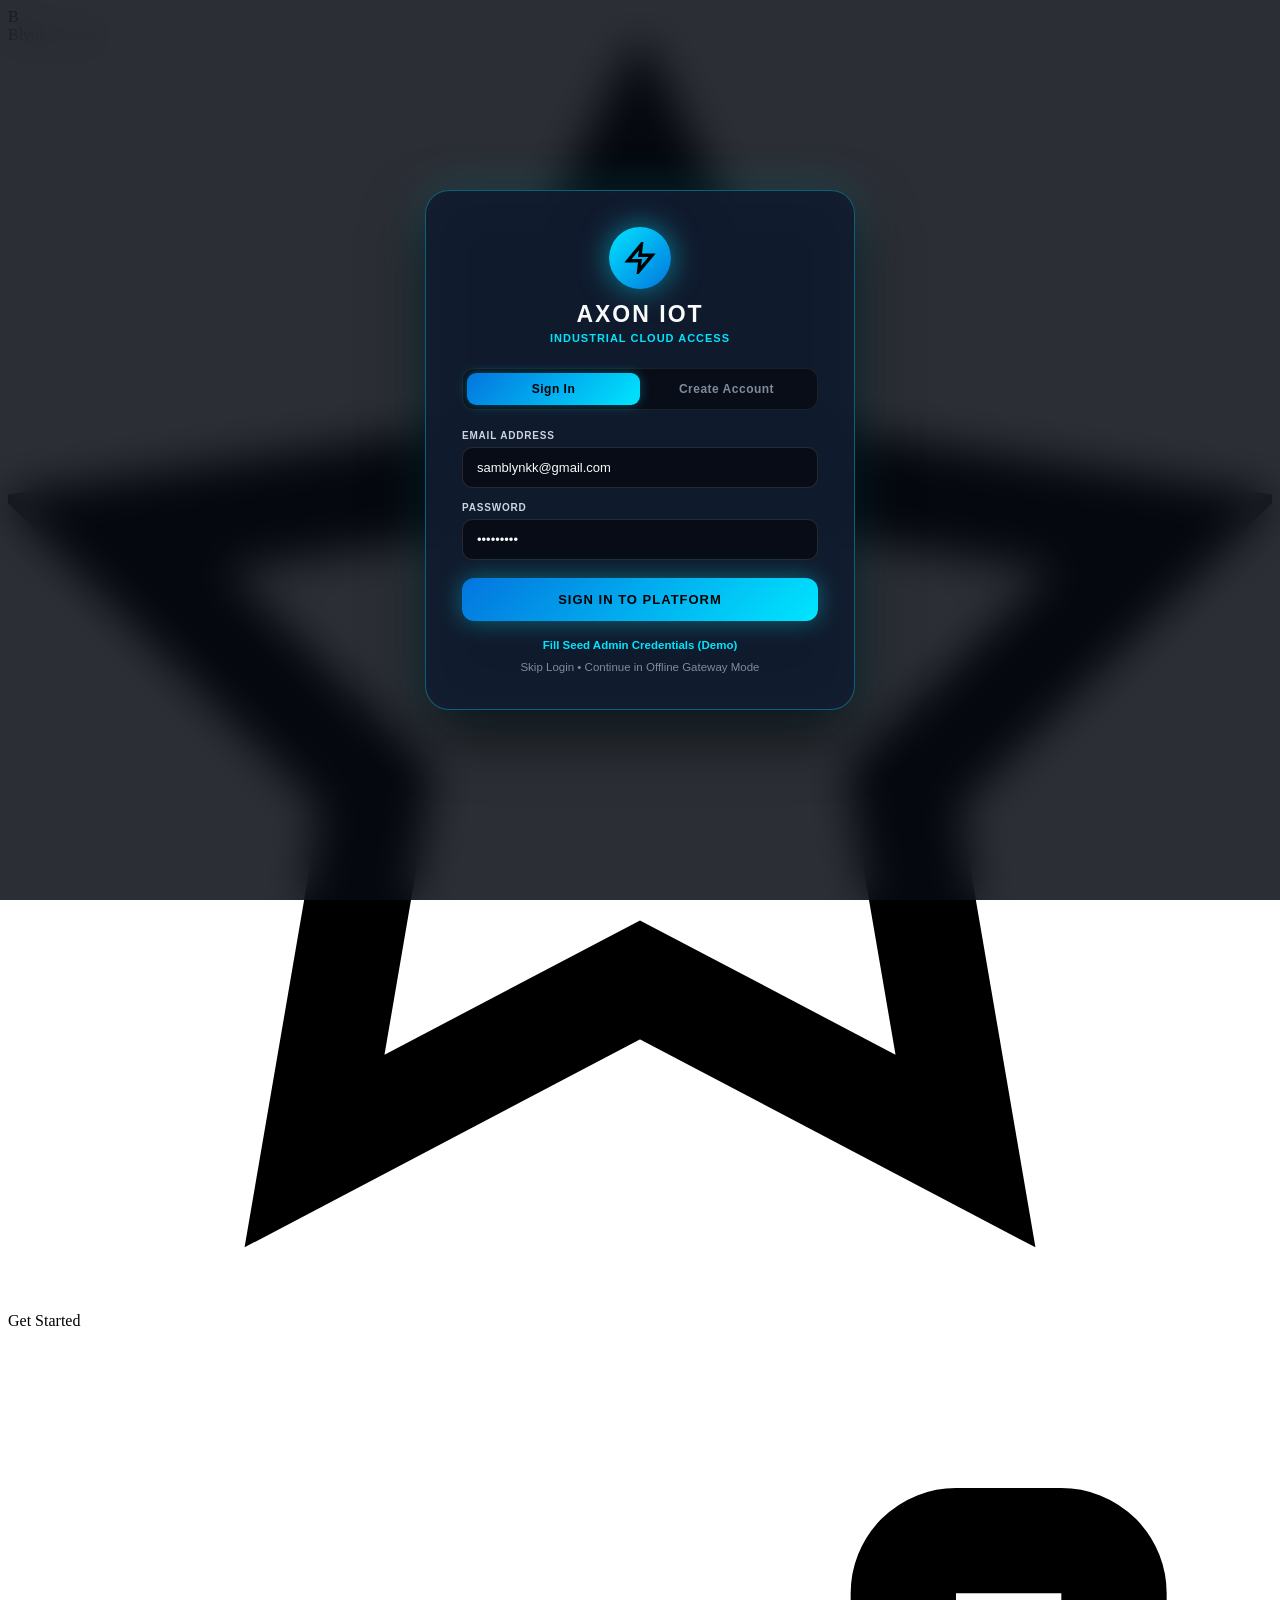
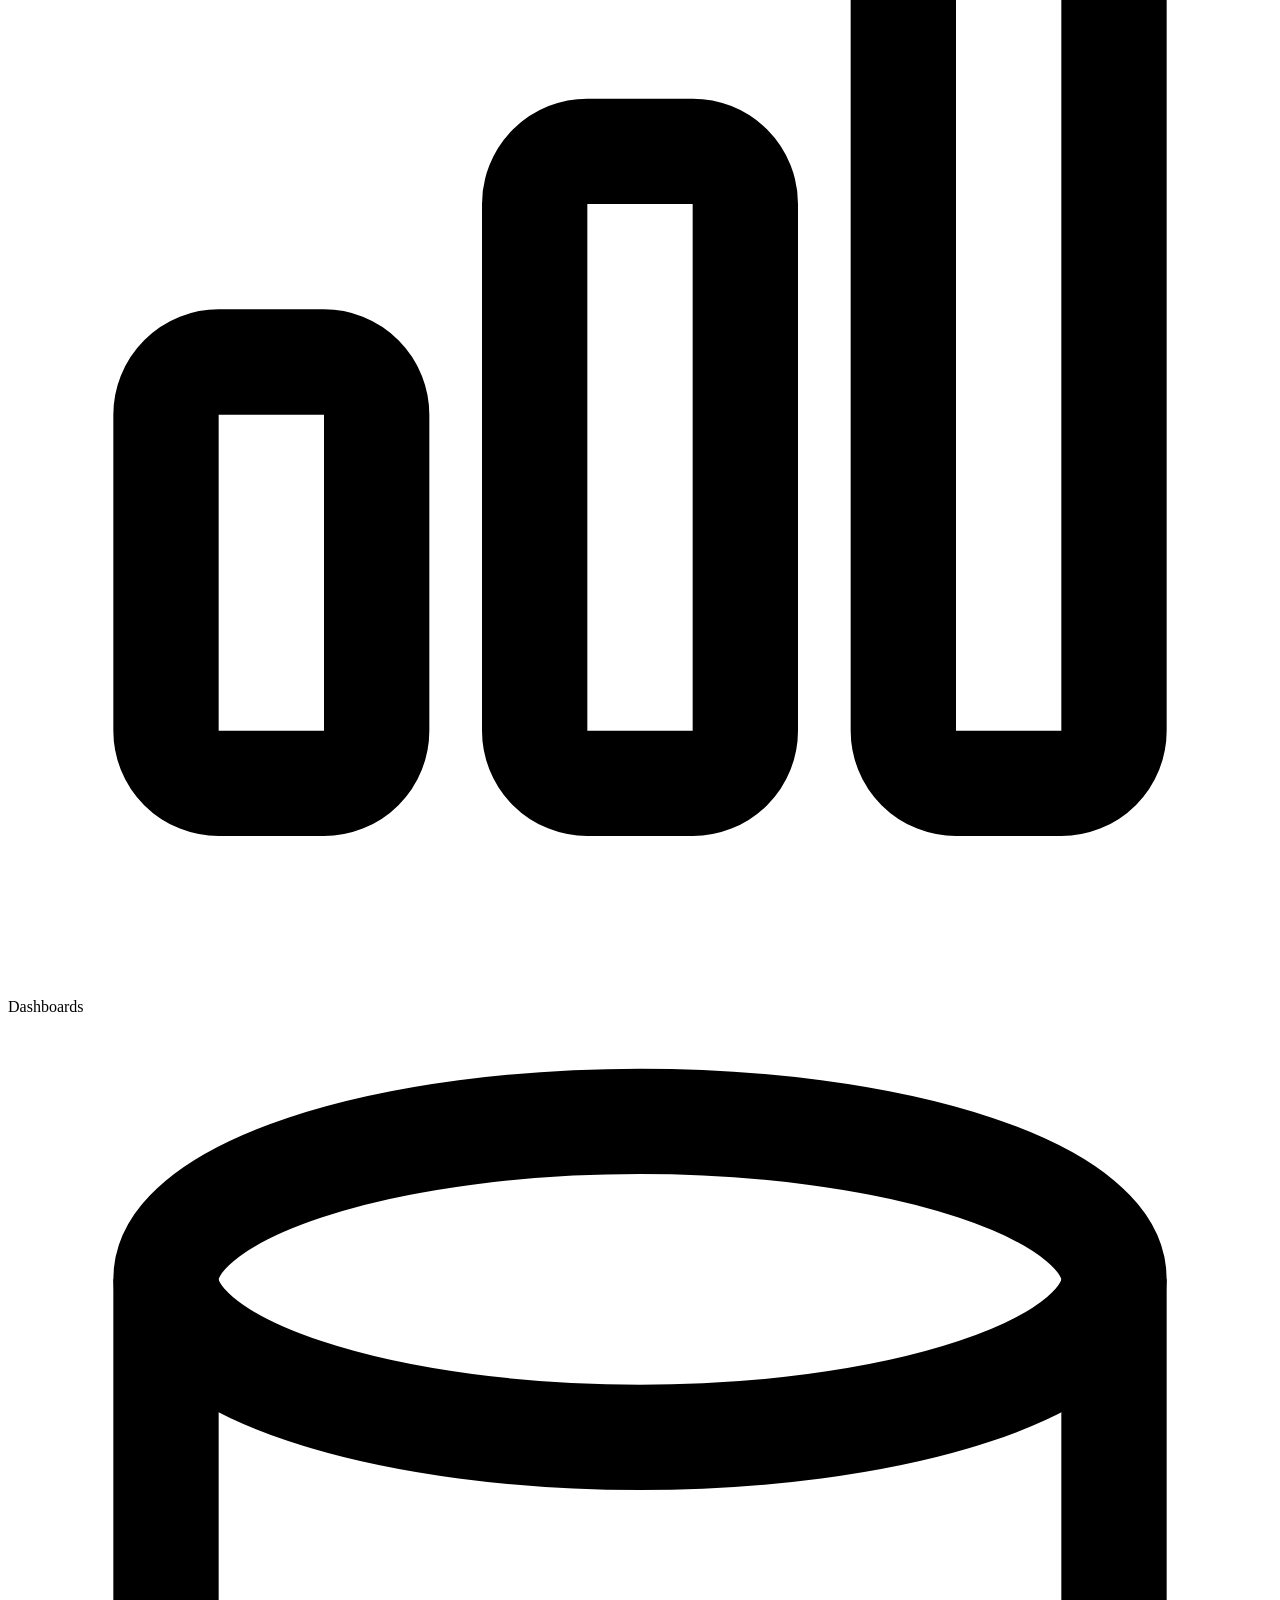
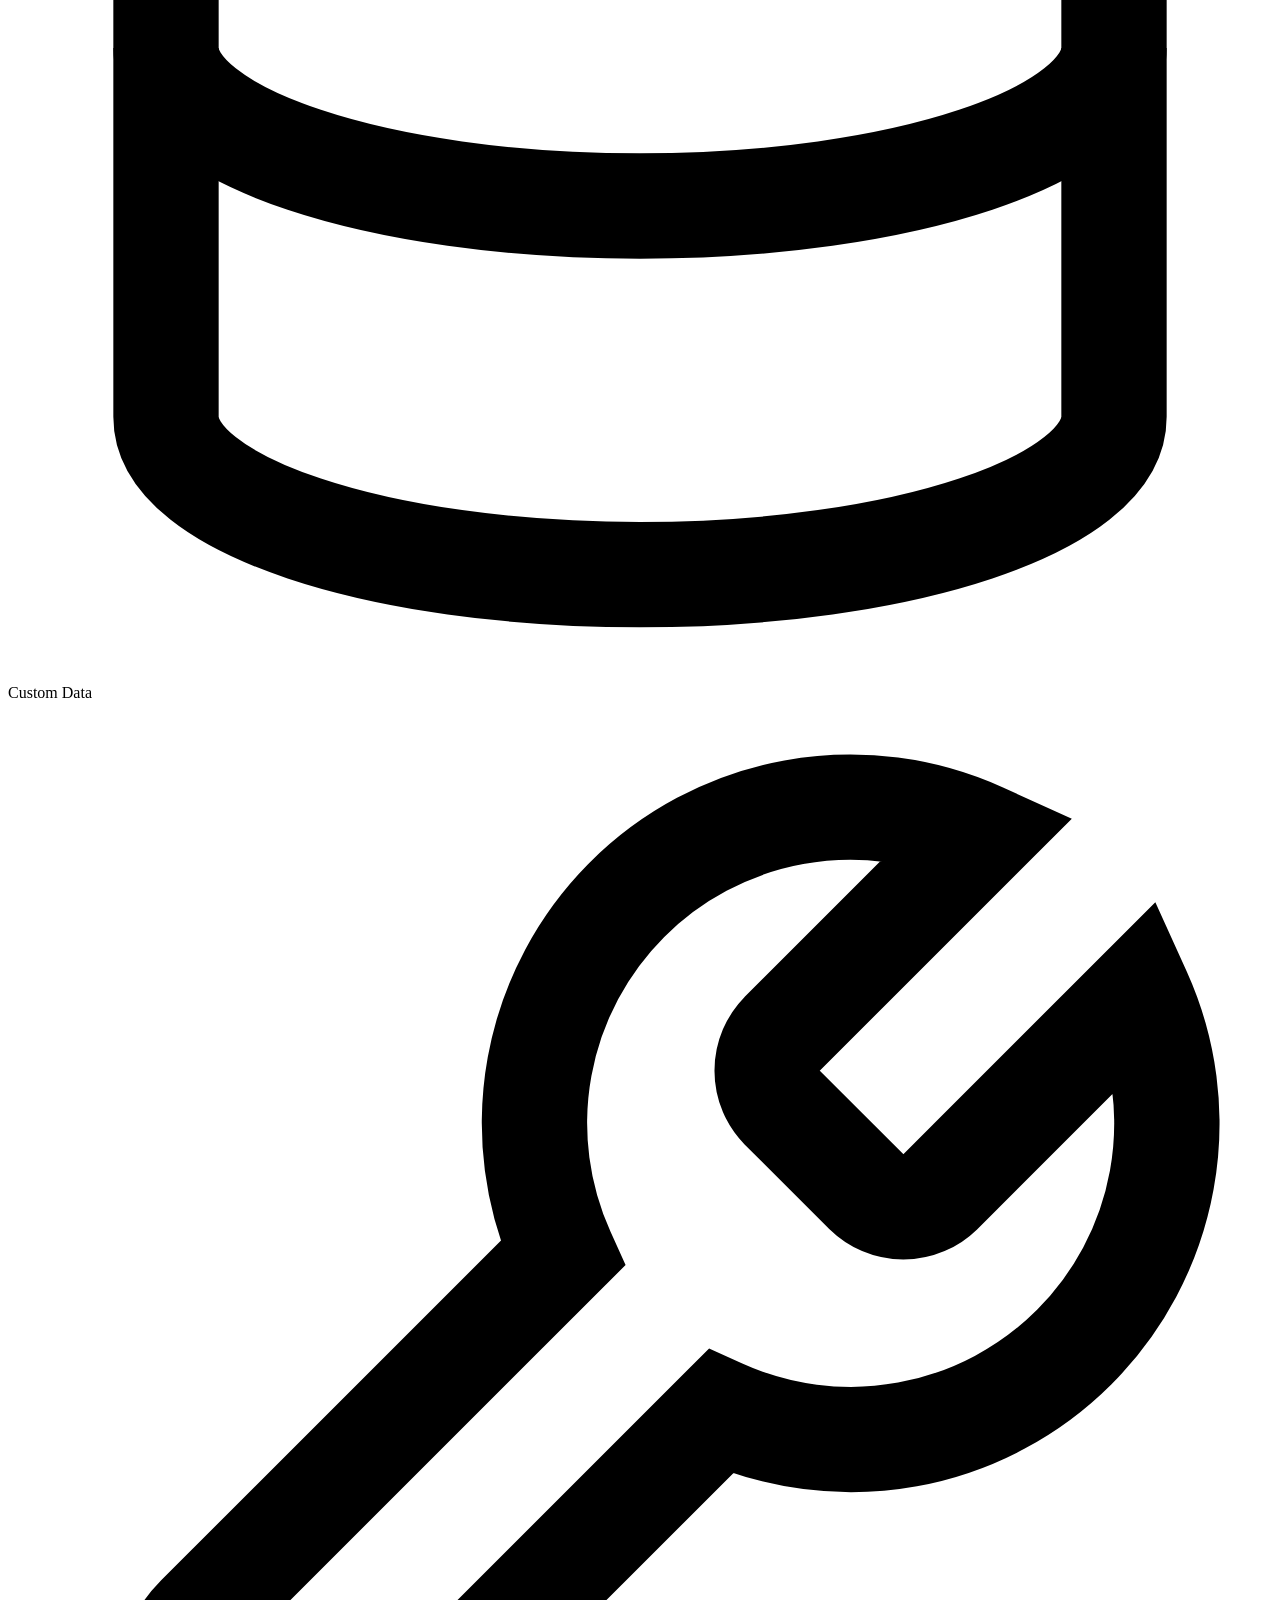
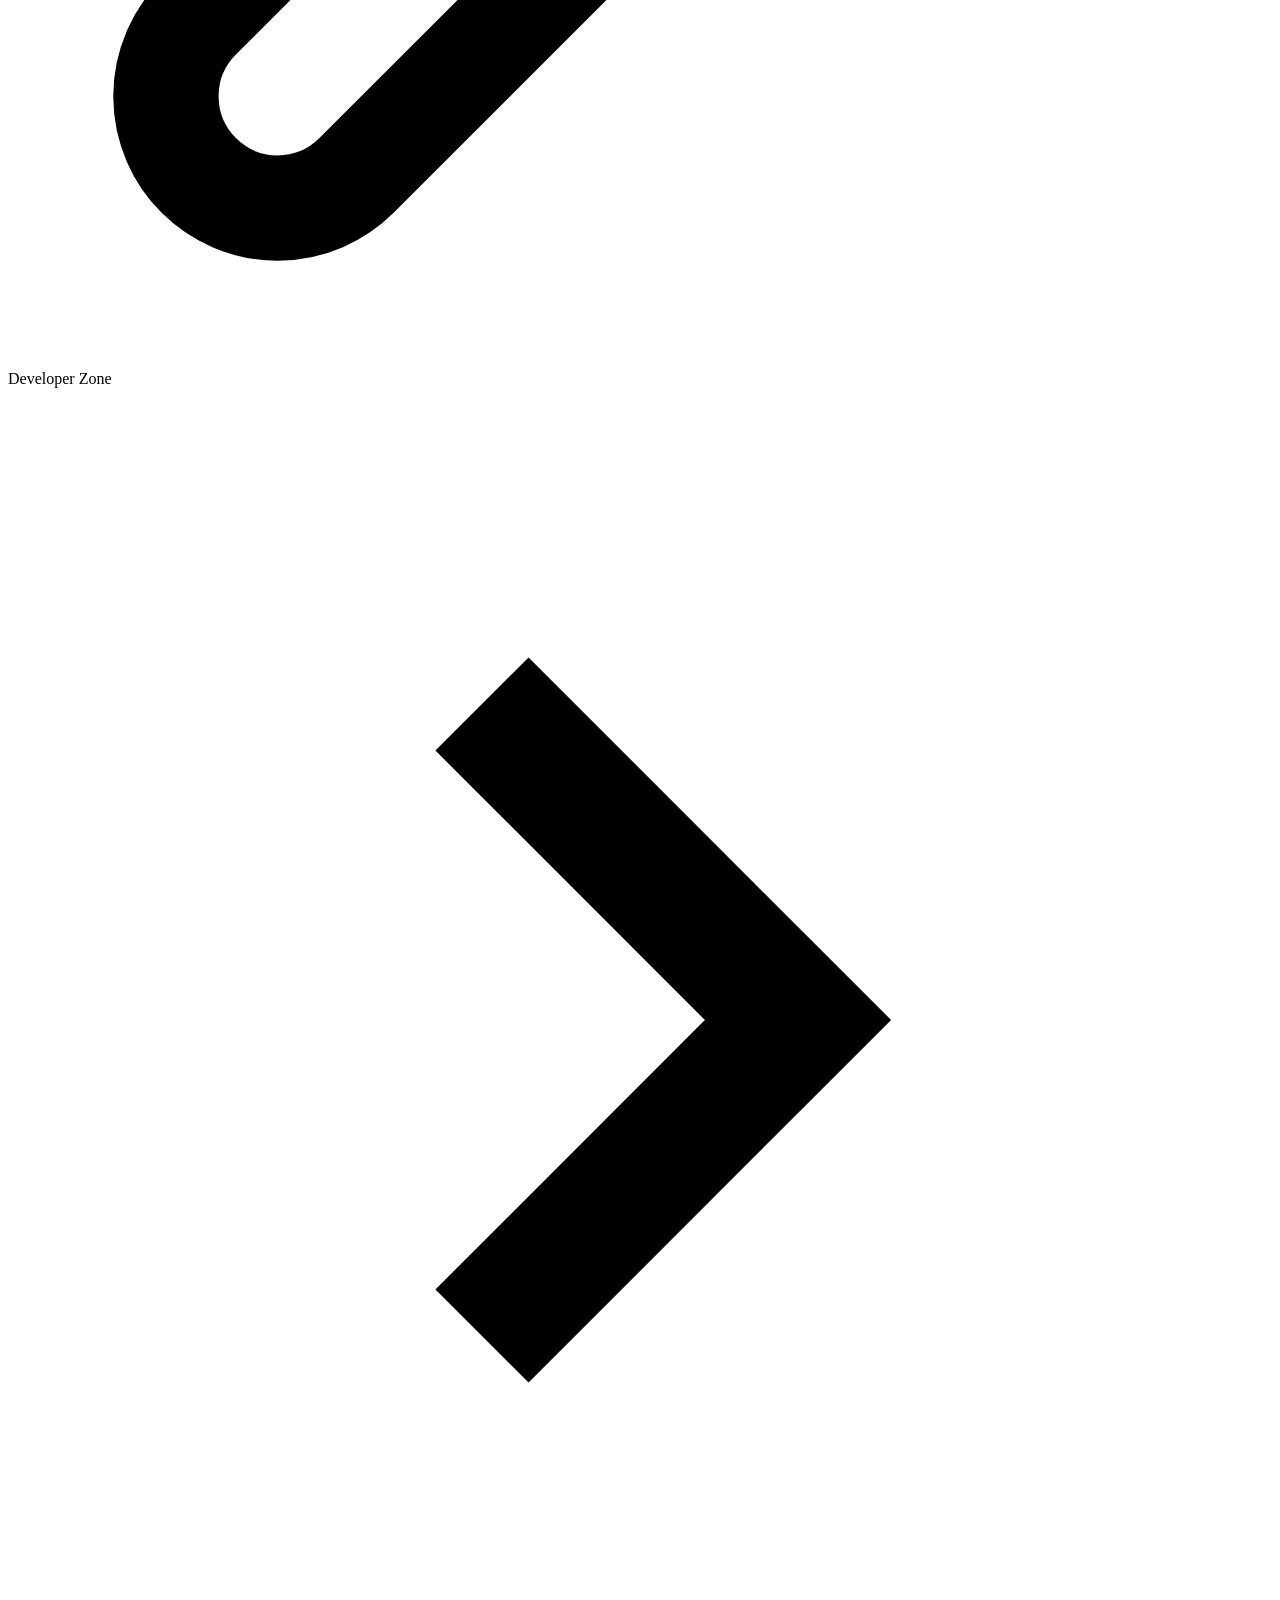
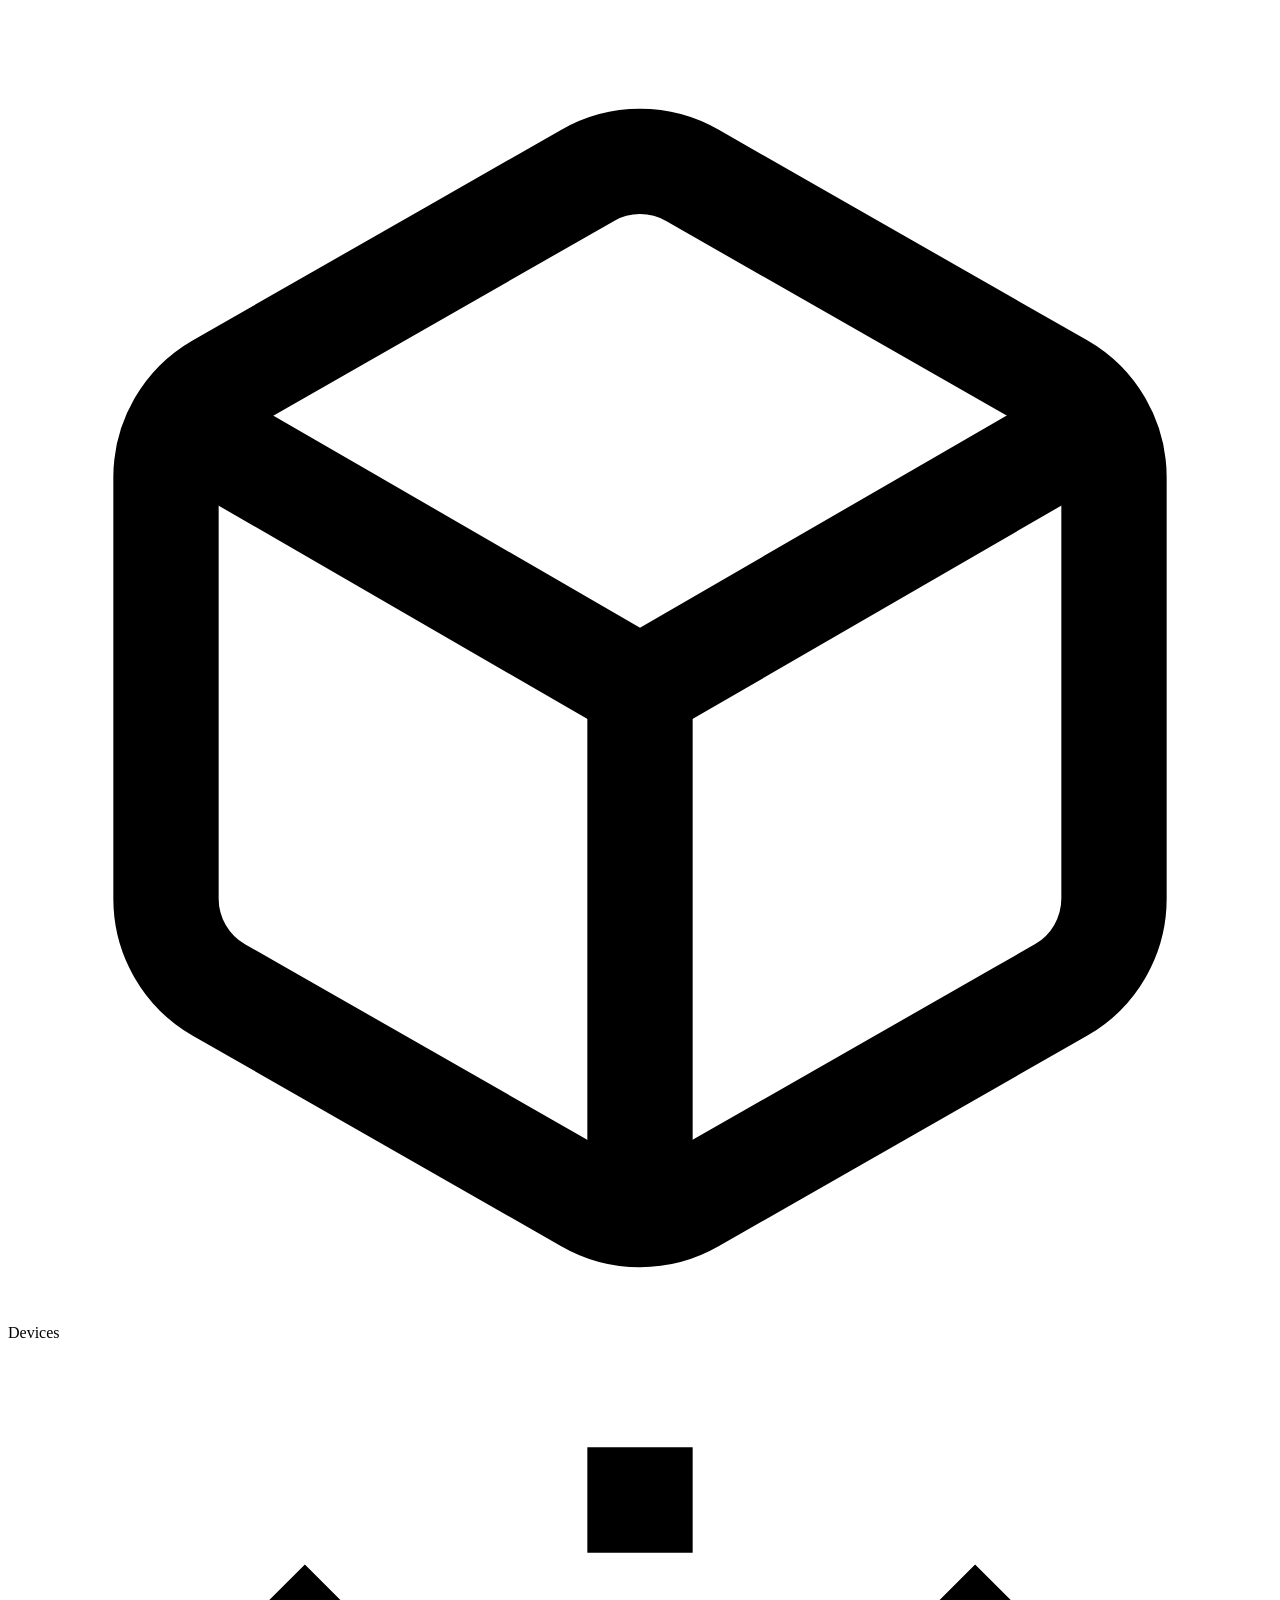
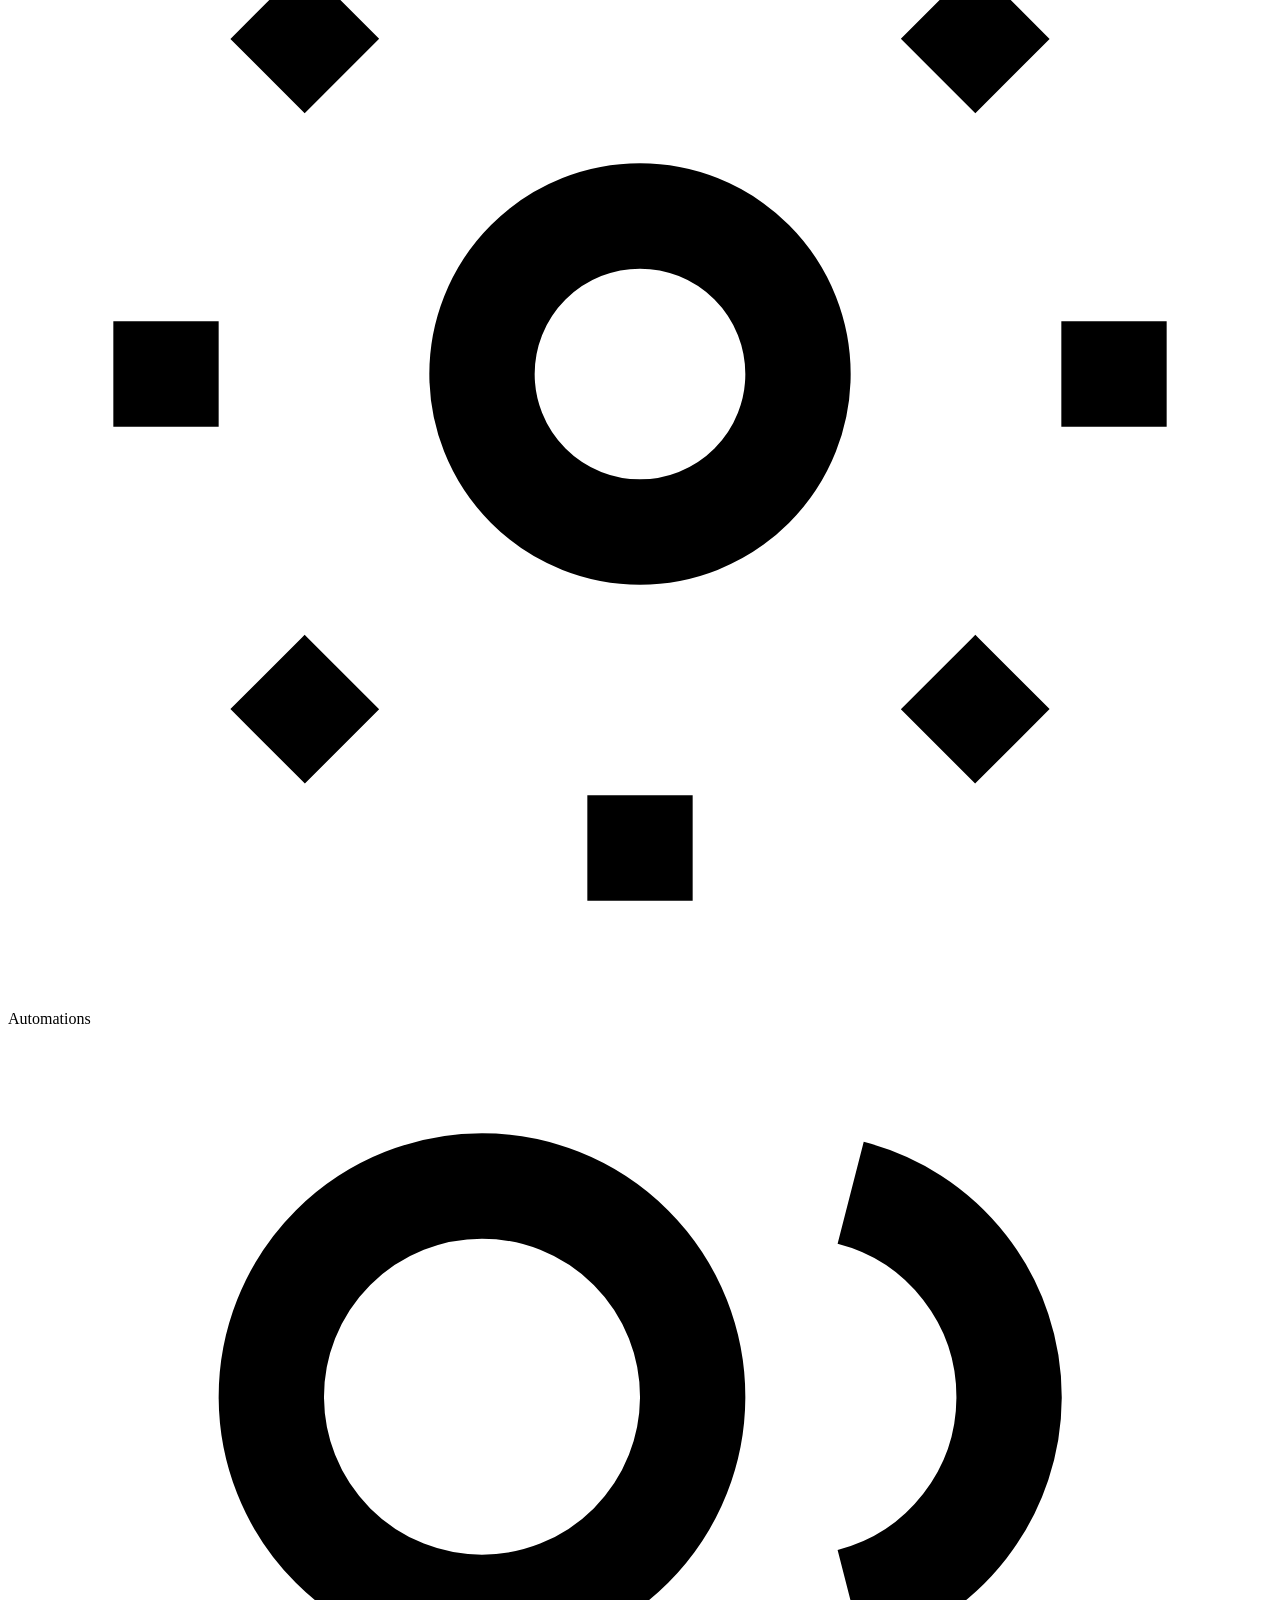
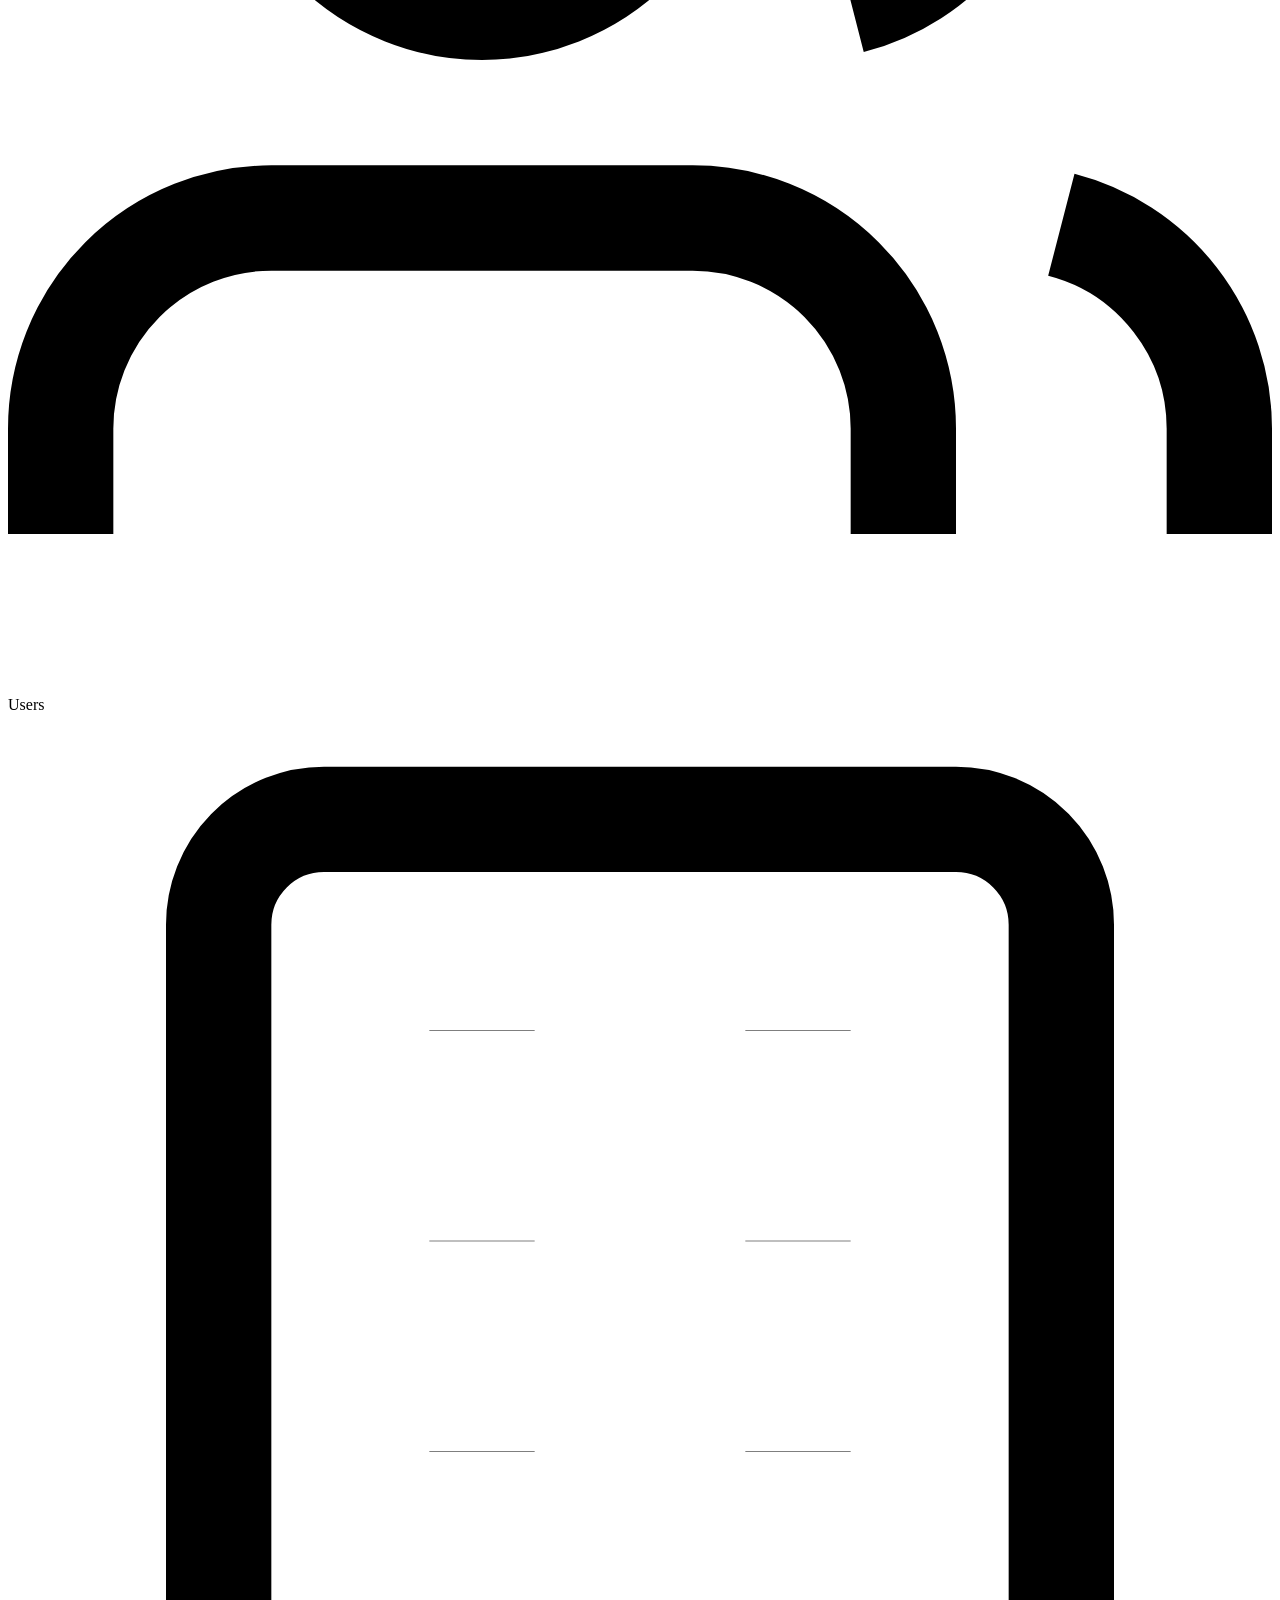
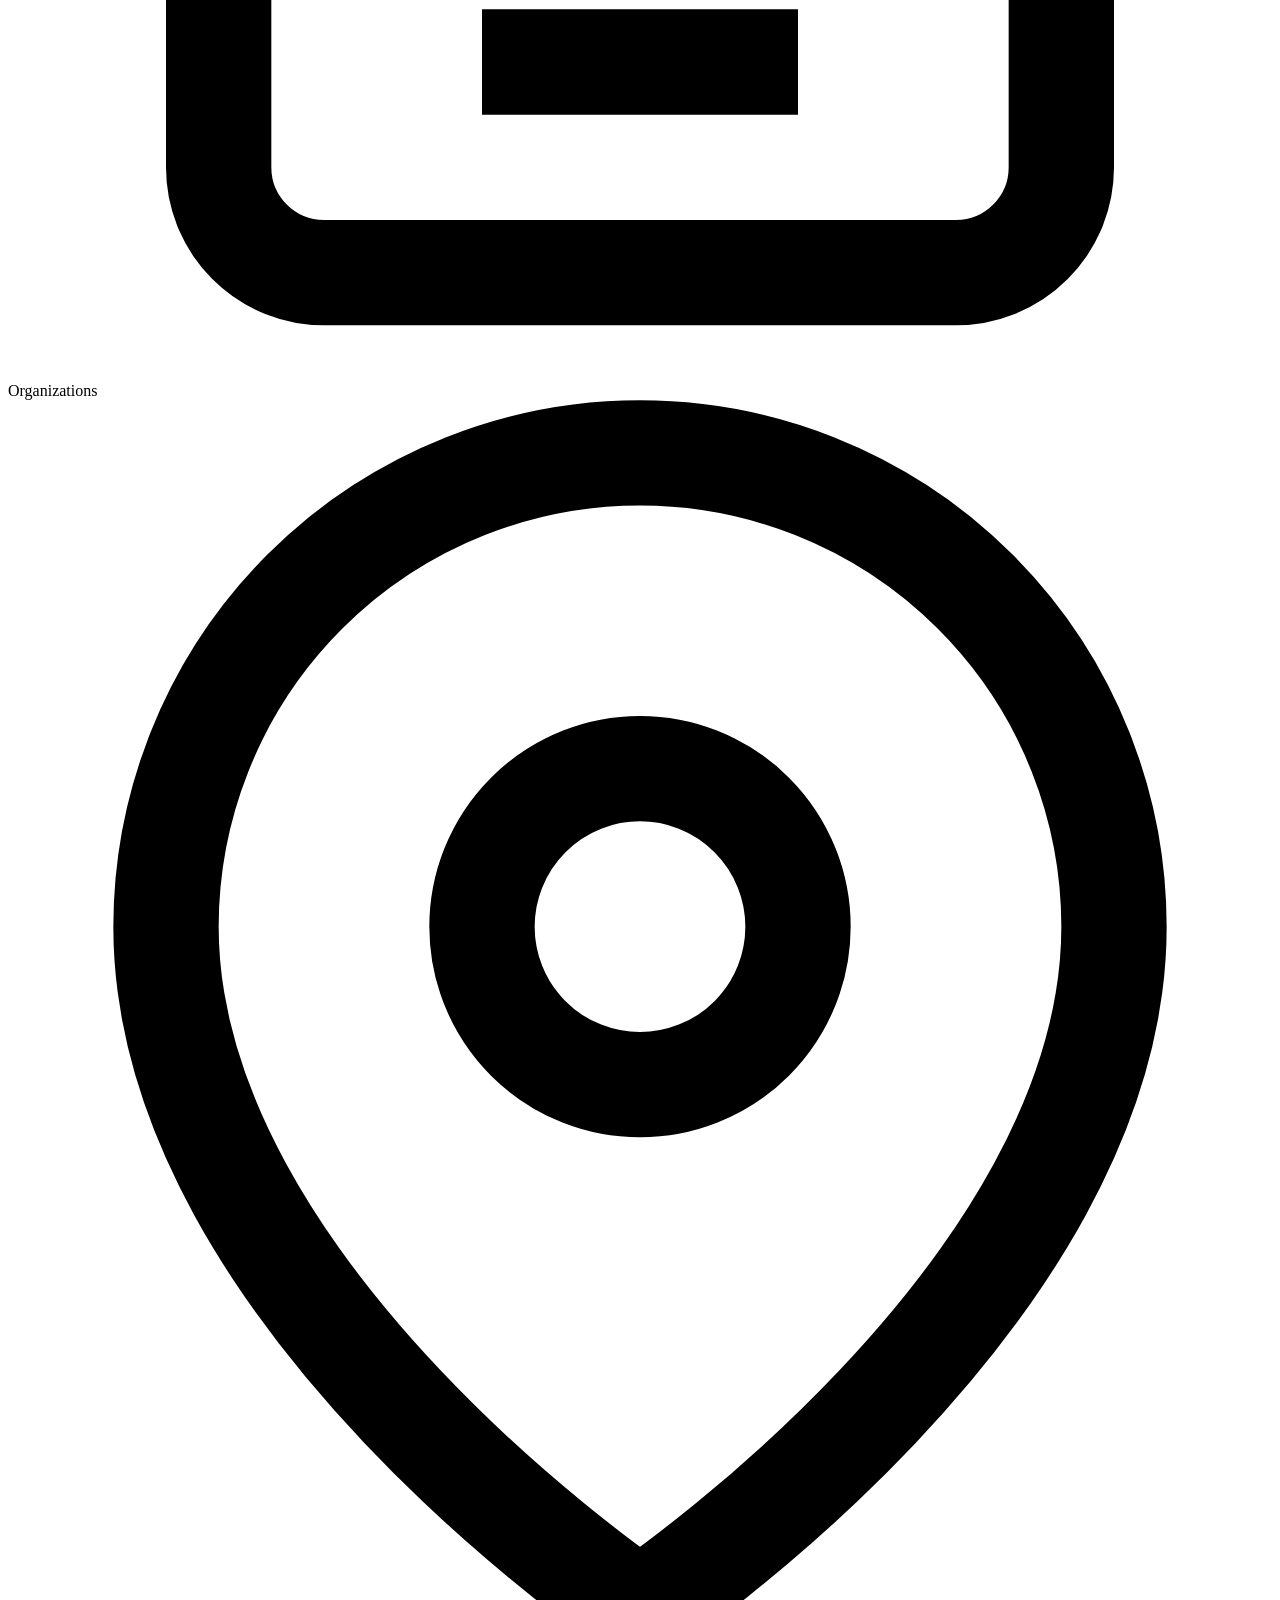
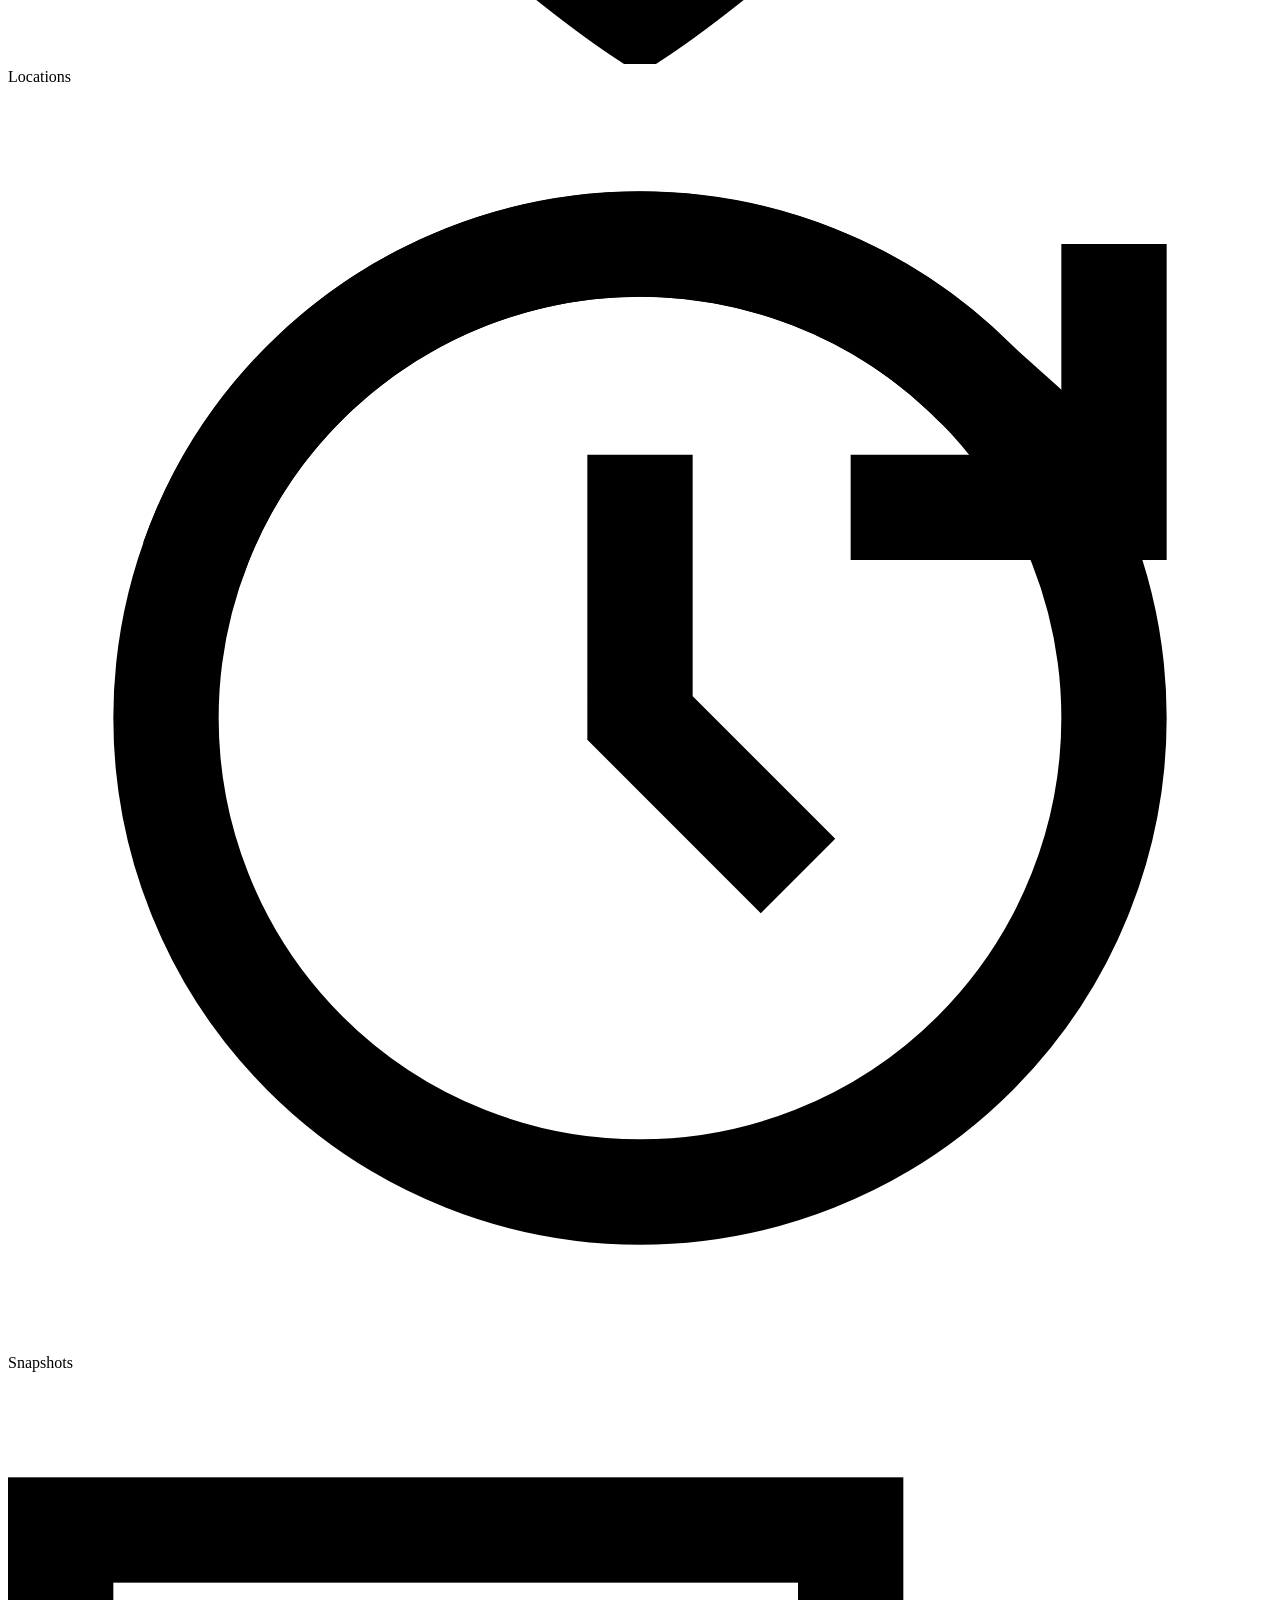
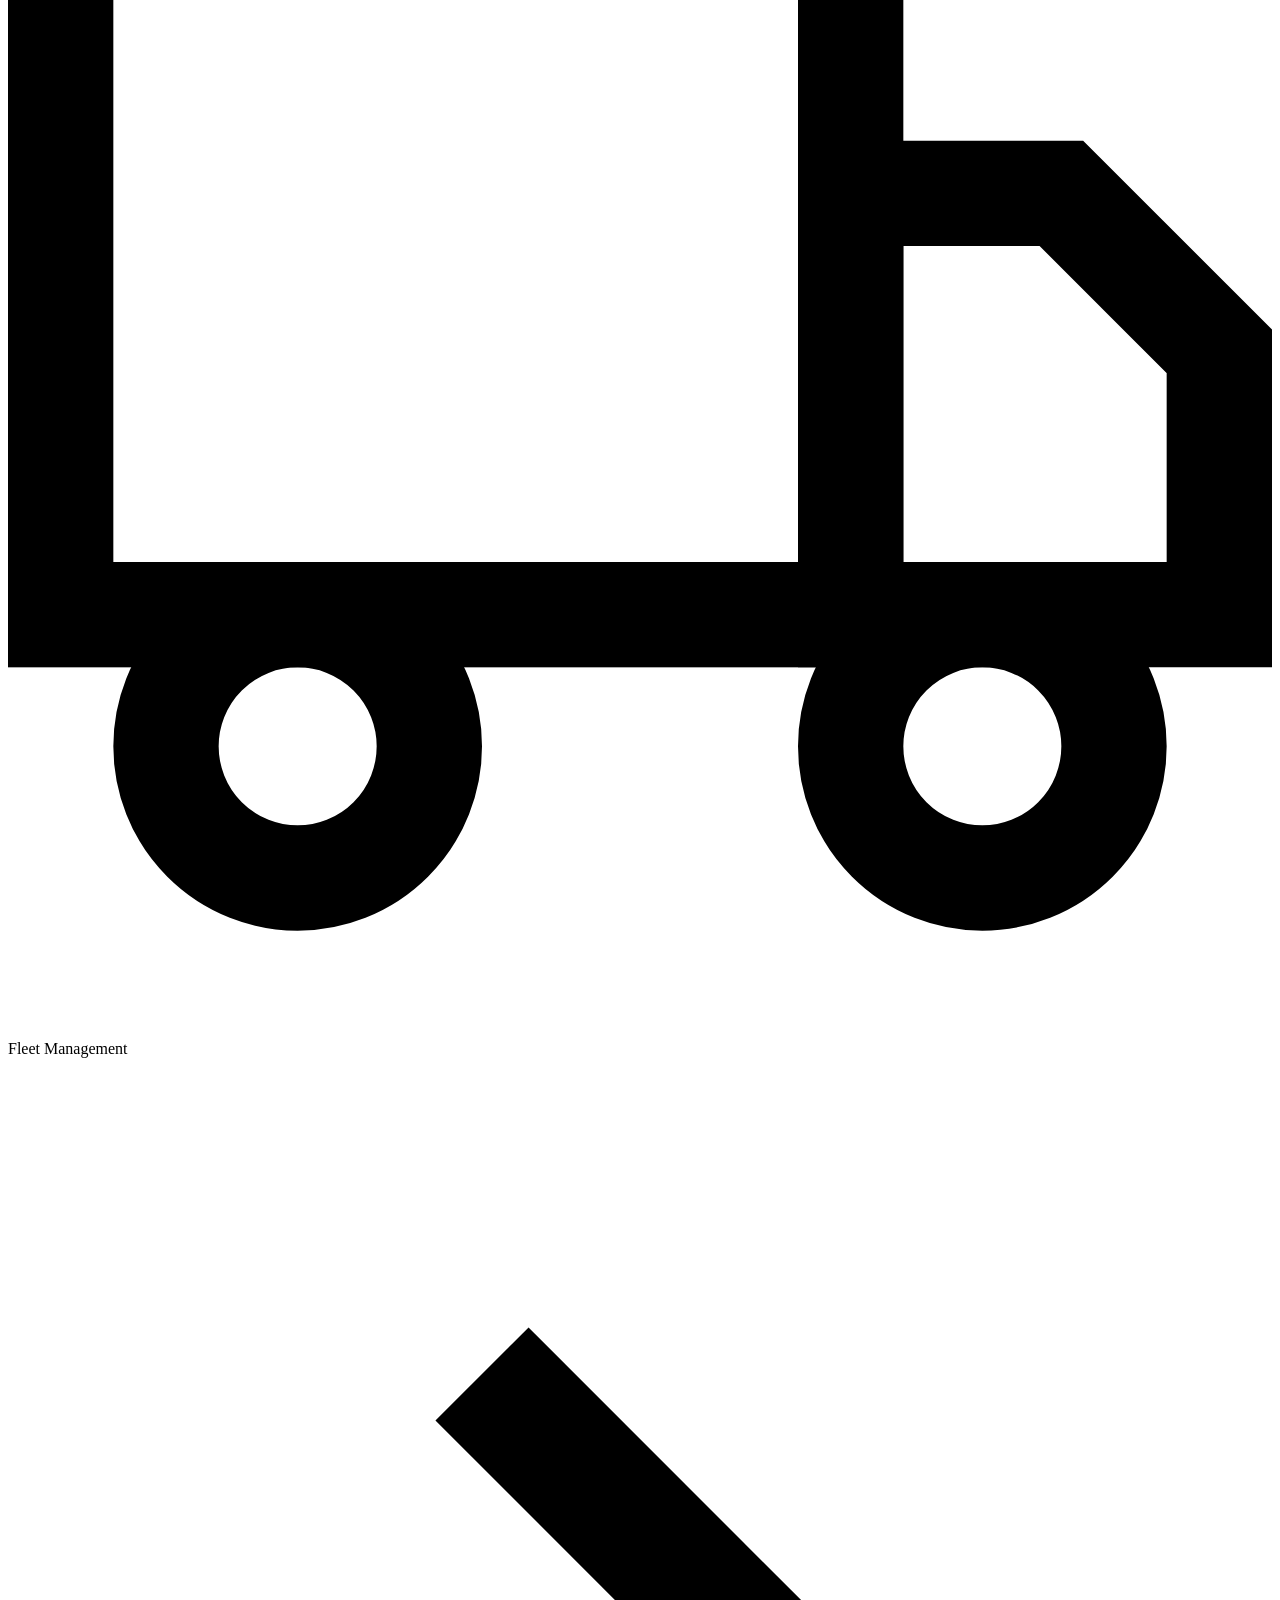
==== commit b3b004a0: "feat(mobile,web,ci): add zero-branding Axon IoT Flutter mobile/web app, glassmorphic auth suite, and" ====
--- a/frontend/index.html
+++ b/frontend/index.html
@@ -8,6 +8,12 @@
   <link rel="icon" href="/static/static/icon.png" />
 </head>
 <body>
+  <div id="view-as-banner" style="display:none;background:linear-gradient(90deg, #7c3aed, #4f46e5);color:#fff;padding:8px 24px;font-size:13px;font-weight:600;justify-content:space-between;align-items:center;box-shadow:0 2px 10px rgba(0,0,0,0.15);position:sticky;top:0;z-index:99999;">
+    <div style="display:flex;align-items:center;gap:10px;">
+      <span>👁️ <strong>VIEW AS ACTIVE:</strong> Impersonating <span id="view-as-target-name" style="background:rgba(255,255,255,0.25);padding:2px 8px;border-radius:4px;">Field Operator</span>. All control actions are recorded to the Audit Ledger.</span>
+    </div>
+    <button onclick="exitViewAsMode()" style="background:#fff;color:#4f46e5;border:none;padding:5px 14px;border-radius:6px;font-weight:700;cursor:pointer;">Exit View As</button>
+  </div>
   <!-- Exact Blynk.Console Sidebar -->
   <aside class="sidebar">
     <div class="sidebar-header">
@@ -117,13 +123,43 @@
           Messages used: <strong>0 of 100.0k</strong>
         </div>
 
-        <button class="ask-ai-btn">
+        <button class="ask-ai-btn" onclick="openAiModal()">
           <svg width="14" height="14" viewBox="0 0 24 24" fill="none" stroke="currentColor" stroke-width="2"><path d="M12 2v4M12 18v4M4.93 4.93l2.83 2.83M16.24 16.24l2.83 2.83M2 12h4M18 12h4M4.93 19.07l2.83-2.83M16.24 7.76l2.83-2.83"></path></svg>
           <span>Ask AI</span>
         </button>
 
-        <div class="user-avatar-circle" title="samblynkk@gmail.com">
-          S
+        <button class="filter-btn" onclick="openFirmwareStudioModal()" style="font-size:12px;display:flex;align-items:center;gap:6px;background:#f0fdf4;color:#16a34a;border:1px solid #bbf7d0;padding:6px 12px;border-radius:6px;cursor:pointer;"><span>⚡ Firmware Studio</span></button>
+        <button class="filter-btn" onclick="openViewAsModal()" style="font-size:12px;display:flex;align-items:center;gap:6px;background:#faf5ff;color:#7c3aed;border:1px solid #e9d5ff;padding:6px 12px;border-radius:6px;cursor:pointer;"><span>👁️ View As</span></button>
+        <!-- Interactive Axon Auth User Widget -->
+        <div class="user-menu-wrapper" style="position:relative;display:inline-block;">
+          <div class="user-avatar-circle" id="topbar-user-avatar" onclick="toggleUserDropdown()" title="Account & Session" style="cursor:pointer;user-select:none;font-weight:700;transition:transform 0.2s, box-shadow 0.2s;" onmouseover="this.style.transform='scale(1.05)';this.style.boxShadow='0 0 12px rgba(0,229,255,0.4)';" onmouseout="this.style.transform='scale(1)';this.style.boxShadow='none';">
+            S
+          </div>
+          <!-- Glassmorphic Dropdown Menu -->
+          <div id="user-profile-dropdown" style="display:none;position:absolute;top:46px;right:0;width:260px;background:rgba(19,29,49,0.95);backdrop-filter:blur(20px);-webkit-backdrop-filter:blur(20px);border:1px solid rgba(0,229,255,0.3);border-radius:14px;box-shadow:0 12px 35px rgba(0,0,0,0.65), 0 0 20px rgba(0,229,255,0.15);padding:16px;z-index:999999;color:#f8fafc;box-sizing:border-box;">
+            <div style="display:flex;align-items:center;gap:12px;margin-bottom:12px;padding-bottom:12px;border-bottom:1px solid rgba(255,255,255,0.08);">
+              <div id="dropdown-avatar-circle" style="width:40px;height:40px;border-radius:50%;background:linear-gradient(135deg, #00e5ff, #0375de);color:#000;font-weight:900;display:flex;align-items:center;justify-content:center;font-size:16px;box-shadow:0 0 10px rgba(0,229,255,0.4);">S</div>
+              <div style="overflow:hidden;flex:1;">
+                <div id="dropdown-user-name" style="font-size:13px;font-weight:700;color:#f8fafc;white-space:nowrap;overflow:hidden;text-overflow:ellipsis;">Admin User</div>
+                <div id="dropdown-user-email" style="font-size:11px;color:#7e8b9f;white-space:nowrap;overflow:hidden;text-overflow:ellipsis;">samblynkk@gmail.com</div>
+                <div id="dropdown-user-role" style="display:inline-block;margin-top:3px;font-size:9px;font-weight:800;letter-spacing:0.5px;color:#00e5ff;background:rgba(0,229,255,0.12);padding:2px 6px;border-radius:4px;text-transform:uppercase;">Admin</div>
+              </div>
+            </div>
+            <div style="display:flex;flex-direction:column;gap:6px;font-size:12px;">
+              <a href="/flutter/" target="_blank" style="color:#00e5ff;text-decoration:none;padding:8px 10px;border-radius:8px;display:flex;align-items:center;gap:8px;background:rgba(0,229,255,0.08);transition:background 0.2s;">
+                <span>📱 Open Flutter Mobile App</span>
+              </a>
+              <a href="/downloads/axon-iot.apk" style="color:#00e676;text-decoration:none;padding:8px 10px;border-radius:8px;display:flex;align-items:center;gap:8px;background:rgba(0,230,118,0.08);transition:background 0.2s;">
+                <span>📥 Download Android APK</span>
+              </a>
+              <button onclick="openAxonAuthModal(false)" style="background:none;border:none;color:#cbd5e1;text-align:left;padding:8px 10px;border-radius:8px;cursor:pointer;font-size:12px;font-weight:600;display:flex;align-items:center;gap:8px;transition:background 0.2s;" onmouseover="this.style.background='rgba(255,255,255,0.06)'" onmouseout="this.style.background='none'">
+                <span>🔄 Switch Account</span>
+              </button>
+              <button onclick="axonSignOut()" style="background:rgba(255,51,75,0.1);border:1px solid rgba(255,51,75,0.25);color:#ff6b7d;text-align:left;padding:8px 10px;border-radius:8px;cursor:pointer;font-size:12px;font-weight:700;display:flex;align-items:center;gap:8px;transition:background 0.2s;" onmouseover="this.style.background='rgba(255,51,75,0.2)'" onmouseout="this.style.background='rgba(255,51,75,0.1)'">
+                <span>🚪 Sign Out</span>
+              </button>
+            </div>
+          </div>
         </div>
       </div>
     </header>
@@ -286,23 +322,7 @@
                     <th>INHERITED FROM</th>
                   </tr>
                 </thead>
-                <tbody>
-                  <tr>
-                    <td style="font-weight:600;">Location</td>
-                    <td>Factory Floor Unit 1</td>
-                    <td>Template Default</td>
-                  </tr>
-                  <tr>
-                    <td style="font-weight:600;">Firmware Version</td>
-                    <td><code>v1.0.4-prod</code></td>
-                    <td>Device Firmware Header</td>
-                  </tr>
-                  <tr>
-                    <td style="font-weight:600;">Hardware Serial</td>
-                    <td><code>AXN-ESP32-88219</code></td>
-                    <td>Factory OTP</td>
-                  </tr>
-                </tbody>
+                <tbody id="devices-table-body"></tbody>
               </table>
             </div>
           </div>
@@ -317,16 +337,11 @@
           <div style="width:240px; background:#fbfcfd; border-right:1px solid var(--border-color); padding:20px 16px; flex-shrink:0; display:flex; flex-direction:column; gap:16px;">
             <div style="display:flex; justify-content:space-between; align-items:center;">
               <span style="font-size:15px; font-weight:700; color:var(--text-main);">My Dashboards</span>
-              <button class="filter-btn" style="padding:2px 8px; font-size:11px;" onclick="alert('Creating new dashboard...')">+ Add</button>
-            </div>
-
-            <div style="display:flex; flex-direction:column; gap:6px;">
-              <div class="dashboard-list-item active" style="padding:10px 12px; border-radius:6px; background:#eef2ff; color:#4f46e5; font-weight:700; font-size:13.5px; cursor:pointer;">
-                📊 BLINKING LED
-              </div>
-              <div class="dashboard-list-item" style="padding:10px 12px; border-radius:6px; color:var(--text-secondary); font-weight:500; font-size:13.5px; cursor:pointer;" onclick="alert('Switching dashboard...')">
-                📊 Smart Greenhouse
-              </div>
+              <button class="filter-btn" style="padding:2px 8px; font-size:11px;" onclick="openNewDashboardModal()">+ Add</button>
+            </div>
+
+            <div id="my-dashboards-list" style="display:flex; flex-direction:column; gap:6px;">
+              <!-- Populated dynamically from /api/v1/dashboards -->
             </div>
 
             <div style="margin-top:auto; background:#fff; border:1px dashed var(--border-color); border-radius:8px; padding:14px; font-size:12px; color:var(--text-muted); line-height:1.5;">
@@ -339,8 +354,8 @@
           <div style="flex:1; overflow-y:auto; padding:24px;">
             <div class="view-header" style="margin-bottom:18px;">
               <div>
-                <h1 class="view-title">BLINKING LED</h1>
-                <div style="font-size:12.5px; color:var(--text-muted); margin-top:4px;">
+                <h1 class="view-title" id="active-dashboard-title">BLINKING LED</h1>
+                <div id="active-dashboard-meta" style="font-size:12.5px; color:var(--text-muted); margin-top:4px;">
                   Template: <strong>TMPL2yjltoB57</strong> • Hardware: <strong>ESP32 (Wi-Fi)</strong> • Organization: <strong>All organizations</strong>
                 </div>
               </div>
@@ -354,7 +369,7 @@
                   <div class="segmented-pill" onclick="setChartInterval('1w', this)">1w</div>
                 </div>
 
-                <button class="filter-btn" onclick="alert('Filtering dashboard...')">
+                <button class="filter-btn" onclick="showToast('Dashboard filter active: All widgets displayed', 'info')">
                   <svg width="13" height="13" viewBox="0 0 24 24" fill="none" stroke="currentColor" stroke-width="2"><polygon points="22 3 2 3 10 12.46 10 19 14 21 14 12.46 22 3"></polygon></svg>
                   <span>Filter</span>
                 </button>
@@ -400,10 +415,10 @@
               <div id="template-list-view">
                 <div class="view-header">
                   <h1 class="view-title">Templates</h1>
-                  <button class="btn-blynk-primary" onclick="alert('Creating new template...')">+ New Template</button>
-                </div>
-
-                <div class="template-grid">
+                  <button class="btn-blynk-primary" onclick="openNewTemplateModal()">+ New Template</button>
+                </div>
+
+                <div class="template-grid" id="templates-grid">
                   <div class="template-card" onclick="openTemplateDetail(1)">
                     <div class="template-card-header">
                       <svg width="48" height="48" viewBox="0 0 24 24" fill="none" stroke="#8b98a5" stroke-width="1.5"><rect x="4" y="4" width="16" height="16" rx="2" ry="2"></rect><rect x="9" y="9" width="6" height="6"></rect><line x1="9" y1="1" x2="9" y2="4"></line><line x1="15" y1="1" x2="15" y2="4"></line></svg>
@@ -489,7 +504,7 @@
                     <div class="table-card" style="padding:24px;">
                       <div style="display:flex; justify-content:space-between; align-items:center; margin-bottom:12px;">
                         <h3 style="font-size:16px; font-weight:700; margin:0;">Firmware Configuration</h3>
-                        <button class="filter-btn" style="padding:4px 10px; font-size:11.5px;" onclick="navigator.clipboard.writeText(document.getElementById('firmware-snippet').innerText); alert('Copied to clipboard!');">Copy Code</button>
+                        <button class="filter-btn" style="padding:4px 10px; font-size:11.5px;" onclick="navigator.clipboard.writeText(document.getElementById('firmware-snippet').innerText); showToast('Firmware snippet copied!', 'success');">Copy Code</button>
                       </div>
                       <div class="code-box" id="firmware-snippet">// Copy this configuration into your firmware sketch
 #define BLYNK_TEMPLATE_ID "TMPL2yjltoB57"
@@ -558,8 +573,12 @@
                       <div class="widget-box-item" onclick="addNewWidgetFromPalette('BUTTON')">🔘 Styled Button</div>
                       <div class="widget-box-item" onclick="addNewWidgetFromPalette('SLIDER')">🎚️ Level Slider</div>
                       <div class="widget-box-item" onclick="addNewWidgetFromPalette('SWITCH')">🔌 Relay Switch</div>
+                      <div class="widget-box-item" onclick="addNewWidgetFromPalette('LEVEL_SLIDER_SWITCH')">🎚️⚡ Slider + Switch</div>
+                      <div class="widget-box-item" onclick="addNewWidgetFromPalette('ICON_SEGMENTED')">📑 Segmented Mode</div>
+                      <div class="widget-box-item" onclick="addNewWidgetFromPalette('JOYSTICK')">🕹️ 2-Axis Joystick</div>
                       <div class="widget-box-item" onclick="addNewWidgetFromPalette('GAUGE')">⏲️ Dial Gauge</div>
                       <div class="widget-box-item" onclick="addNewWidgetFromPalette('RADIAL_GAUGE')">⭕ Radial Gauge</div>
+                      <div class="widget-box-item" onclick="addNewWidgetFromPalette('ENHANCED_GAUGE')">🌈 Enhanced Gauge</div>
                       <div class="widget-box-item" onclick="addNewWidgetFromPalette('NUMBER_INPUT')">🔢 Stepper Input</div>
                       <div class="widget-box-item" onclick="addNewWidgetFromPalette('LED')">🚨 Alarm LED</div>
                       <div class="widget-box-item" onclick="addNewWidgetFromPalette('SUPERGRAPH')">📈 Live SuperGraph</div>
@@ -794,26 +813,26 @@
             <div id="dev-subview-blueprints" class="dev-subview" style="display:none;">
               <div class="view-header">
                 <h1 class="view-title">Blueprints Catalog</h1>
-                <button class="btn-blynk-primary" onclick="alert('Creating custom blueprint...')">+ Create Blueprint</button>
+                <button class="btn-blynk-primary" onclick="openNewTemplateModal()">+ Create Blueprint</button>
               </div>
               <div style="display:grid; grid-template-columns:repeat(auto-fit, minmax(280px, 1fr)); gap:20px;">
                 <div class="table-card" style="padding:20px;">
                   <div style="font-size:28px; margin-bottom:8px;">🌾</div>
                   <h3 style="font-size:15px; font-weight:700; margin-bottom:4px;">Smart Agriculture Node</h3>
                   <p style="font-size:12.5px; color:var(--text-muted); margin-bottom:14px;">Pre-configured for ESP32 with Soil Moisture, Ambient Temp, Humidity, and Valve Relay.</p>
-                  <button class="btn-blynk-primary" style="font-size:12px; padding:6px 12px;" onclick="alert('Cloning Smart Agriculture blueprint...')">Use Blueprint</button>
+                  <button class="btn-blynk-primary" style="font-size:12px; padding:6px 12px;" onclick="cloneBlueprint('agri')">Use Blueprint</button>
                 </div>
                 <div class="table-card" style="padding:20px;">
                   <div style="font-size:28px; margin-bottom:8px;">🌤️</div>
                   <h3 style="font-size:15px; font-weight:700; margin-bottom:4px;">Weather Monitoring Station</h3>
                   <p style="font-size:12.5px; color:var(--text-muted); margin-bottom:14px;">Includes Barometric Pressure, Solar Radiation, Wind Speed, and Rain Gauge datastreams.</p>
-                  <button class="btn-blynk-primary" style="font-size:12px; padding:6px 12px;" onclick="alert('Cloning Weather Station blueprint...')">Use Blueprint</button>
+                  <button class="btn-blynk-primary" style="font-size:12px; padding:6px 12px;" onclick="cloneBlueprint('weather')">Use Blueprint</button>
                 </div>
                 <div class="table-card" style="padding:20px;">
                   <div style="font-size:28px; margin-bottom:8px;">⚡</div>
                   <h3 style="font-size:15px; font-weight:700; margin-bottom:4px;">Smart Energy Monitor</h3>
                   <p style="font-size:12.5px; color:var(--text-muted); margin-bottom:14px;">CT Clamp current sensing, RMS voltage, active power, and energy consumption KPI tile.</p>
-                  <button class="btn-blynk-primary" style="font-size:12px; padding:6px 12px;" onclick="alert('Cloning Energy Monitor blueprint...')">Use Blueprint</button>
+                  <button class="btn-blynk-primary" style="font-size:12px; padding:6px 12px;" onclick="cloneBlueprint('energy')">Use Blueprint</button>
                 </div>
               </div>
             </div>
@@ -822,7 +841,7 @@
             <div id="dev-subview-assets" class="dev-subview" style="display:none;">
               <div class="view-header">
                 <h1 class="view-title">Static Assets & Media Repository</h1>
-                <button class="btn-blynk-primary" onclick="alert('Upload asset...')">📤 Upload Asset</button>
+                <button class="btn-blynk-primary" onclick="openUploadAssetModal()">📤 Upload Asset</button>
               </div>
               <div class="table-card">
                 <table class="data-table">
@@ -873,28 +892,15 @@
             <div id="dev-subview-static-tokens" class="dev-subview" style="display:none;">
               <div class="view-header">
                 <h1 class="view-title">Static Device Tokens</h1>
-                <button class="btn-blynk-primary" onclick="alert('Generating new static token...')">+ Generate Static Token</button>
+                <button class="btn-blynk-primary" onclick="generateNewStaticToken()">+ Generate Static Token</button>
               </div>
               <div class="table-card">
                 <table class="data-table">
                   <thead>
                     <tr><th>TOKEN ID</th><th>ASSIGNED DEVICE</th><th>TOKEN VALUE</th><th>EXPIRATION</th><th>STATUS</th></tr>
                   </thead>
-                  <tbody>
-                    <tr>
-                      <td style="font-weight:600;">TOK-STATIC-001</td>
-                      <td>BLINKING LED</td>
-                      <td><code>yhdHK6Vuj2F6X7CUnX-QQIpuEl9Yy_dk</code></td>
-                      <td>Never (Permanent)</td>
-                      <td><span class="status-badge online"><span class="status-dot-sm"></span> Active</span></td>
-                    </tr>
-                    <tr>
-                      <td style="font-weight:600;">TOK-STATIC-002</td>
-                      <td>Greenhouse Unit - ESP8266</td>
-                      <td><code>wZ3DBgWkDZ4aO9bwHvccU0rR0MUuD4xq</code></td>
-                      <td>Never (Permanent)</td>
-                      <td><span class="status-badge online"><span class="status-dot-sm"></span> Active</span></td>
-                    </tr>
+                  <tbody id="static-tokens-tbody">
+                    <!-- Populated dynamically from /api/v1/devzone/static-tokens -->
                   </tbody>
                 </table>
               </div>
@@ -904,14 +910,14 @@
             <div id="dev-subview-rule-engine" class="dev-subview" style="display:none;">
               <div class="view-header">
                 <h1 class="view-title">Advanced Rule Engine & Math Transforms</h1>
-                <button class="btn-blynk-primary" onclick="alert('Adding math expression rule...')">+ Add Math Rule</button>
+                <button class="btn-blynk-primary" onclick="openNewMathRuleModal()">+ Add Math Rule</button>
               </div>
               <div class="table-card">
                 <table class="data-table">
                   <thead>
                     <tr><th>RULE NAME</th><th>INPUT STREAM</th><th>MATH / LOGIC EXPRESSION</th><th>OUTPUT STREAM</th><th>STATUS</th></tr>
                   </thead>
-                  <tbody>
+                  <tbody id="rules-tbody">
                     <tr>
                       <td style="font-weight:600;">Celsius to Fahrenheit</td>
                       <td>V2 (Temperature °C)</td>
@@ -935,14 +941,14 @@
             <div id="dev-subview-oauth" class="dev-subview" style="display:none;">
               <div class="view-header">
                 <h1 class="view-title">OAuth 2.0 Client Applications</h1>
-                <button class="btn-blynk-primary" onclick="alert('Registering OAuth client...')">+ Register Client</button>
+                <button class="btn-blynk-primary" onclick="openNewOAuthModal()">+ Register Client</button>
               </div>
               <div class="table-card">
                 <table class="data-table">
                   <thead>
                     <tr><th>CLIENT NAME</th><th>CLIENT ID</th><th>REDIRECT URIS</th><th>SCOPES</th><th>STATUS</th></tr>
                   </thead>
-                  <tbody>
+                  <tbody id="oauth-tbody">
                     <tr>
                       <td style="font-weight:600;">Axon IoT Mobile Companion</td>
                       <td><code>axon-client-app-88219</code></td>
@@ -966,14 +972,14 @@
             <div id="dev-subview-webhooks" class="dev-subview" style="display:none;">
               <div class="view-header">
                 <h1 class="view-title">Webhooks (Real-Time HTTP Egress)</h1>
-                <button class="btn-blynk-primary" onclick="alert('Creating webhook...')">+ Create Webhook</button>
+                <button class="btn-blynk-primary" onclick="openNewWebhookModal()">+ Create Webhook</button>
               </div>
               <div class="table-card">
                 <table class="data-table">
                   <thead>
                     <tr><th>WEBHOOK NAME</th><th>TRIGGER PIN</th><th>TARGET ENDPOINT URL</th><th>HTTP METHOD</th><th>STATUS</th></tr>
                   </thead>
-                  <tbody>
+                  <tbody id="webhooks-tbody">
                     <tr>
                       <td style="font-weight:600;">Discord High-Temp Dispatcher</td>
                       <td>V2 (&gt; 30°C)</td>
@@ -1309,18 +1315,13 @@
       <section id="pane-custom-data" class="tab-pane">
         <div class="view-header">
           <h1 class="view-title">Custom Data & Telemetry Explorer</h1>
-          <button class="btn-blynk-primary" onclick="alert('Exporting high-resolution telemetry CSV...')">📥 Export CSV</button>
+          <button class="btn-blynk-primary" onclick="downloadCustomDataCSV()">📥 Export CSV</button>
         </div>
         <div class="table-card" style="padding:24px;">
           <h3 style="font-size:16px; font-weight:700; margin-bottom:12px;">High-Resolution Sensor History (1s Interval)</h3>
           <p style="font-size:13px; color:var(--text-muted); margin-bottom:16px;">Telemetry data captured across all virtual pins and hardware sessions.</p>
-          <div style="background:#0d1117; color:#c9d1d9; border-radius:6px; padding:16px; font-family:monospace; font-size:12px; max-height:260px; overflow-y:auto; line-height:1.6;">
-            <div>[2026-10-21 21:38:15] V2 (Temperature): 36.8 °C -> Logged to TimeSeries</div>
-            <div>[2026-10-21 21:38:15] V3 (Fan Relay): 1 -> Triggered by Automation Rule</div>
-            <div>[2026-10-21 21:38:14] V2 (Temperature): 34.2 °C -> Logged to TimeSeries</div>
-            <div>[2026-10-21 21:38:12] V10 (RGB NeoPixel): #fe0f00 -> WebSocket User Update</div>
-            <div>[2026-10-21 21:38:10] V8 (LCD Status): SYSTEM RUNNING -> ESP32 Boot OK</div>
-            <div>[2026-10-21 21:38:08] V1 (Brightness): 128 -> Level Slider OK</div>
+          <div id="custom-data-log-stream" style="background:#0d1117; color:#c9d1d9; border-radius:6px; padding:16px; font-family:monospace; font-size:12px; max-height:260px; overflow-y:auto; line-height:1.6;">
+            <div style="color:#8892a4;">Loading live telemetry history from SQLite database…</div>
           </div>
         </div>
       </section>
@@ -1329,7 +1330,7 @@
       <section id="pane-organizations" class="tab-pane">
         <div class="view-header">
           <h1 class="view-title">Organizations</h1>
-          <button class="btn-blynk-primary" onclick="alert('Creating sub-organization...')">+ New Organization</button>
+          <button class="btn-blynk-primary" onclick="openNewOrgModal()">+ New Organization</button>
         </div>
         <div class="table-card">
           <table class="data-table">
@@ -1343,15 +1344,8 @@
                 <th>STATUS</th>
               </tr>
             </thead>
-            <tbody>
-              <tr>
-                <td style="font-weight:700;">My organization - 2257TU (Root)</td>
-                <td><span style="padding:2px 8px; border-radius:4px; background:#d1ff39; color:#000; font-weight:700; font-size:11px;">PRO ENTERPRISE</span></td>
-                <td>1 Active</td>
-                <td>1 Member</td>
-                <td>NY3 (US East)</td>
-                <td><span class="status-badge online"><span class="status-dot-sm"></span> Active</span></td>
-              </tr>
+            <tbody id="orgs-table-body">
+              <!-- Populated dynamically from /api/v1/organizations -->
             </tbody>
           </table>
         </div>
@@ -1361,31 +1355,10 @@
       <section id="pane-locations" class="tab-pane">
         <div class="view-header">
           <h1 class="view-title">Locations</h1>
-          <button class="btn-blynk-primary" onclick="alert('Adding location site...')">+ Add Location</button>
-        </div>
-        <div style="display:grid; grid-template-columns:repeat(auto-fit, minmax(320px, 1fr)); gap:20px;">
-          <div class="table-card" style="padding:20px;">
-            <div style="display:flex; justify-content:space-between; align-items:center; margin-bottom:12px;">
-              <h3 style="font-size:16px; font-weight:700; margin:0;">🏭 Factory Floor Alpha</h3>
-              <span class="status-badge online"><span class="status-dot-sm"></span> Operational</span>
-            </div>
-            <p style="font-size:13px; color:var(--text-muted); margin-bottom:12px;">Primary manufacturing facility and IoT gateway cluster.</p>
-            <div style="font-size:12px; color:var(--text-secondary); display:flex; gap:16px;">
-              <span><strong>Devices:</strong> 1 (ESP32)</span>
-              <span><strong>Coordinates:</strong> 6.5244° N, 3.3792° E</span>
-            </div>
-          </div>
-          <div class="table-card" style="padding:20px;">
-            <div style="display:flex; justify-content:space-between; align-items:center; margin-bottom:12px;">
-              <h3 style="font-size:16px; font-weight:700; margin:0;">🌿 Greenhouse West</h3>
-              <span class="status-badge"><span class="status-dot-sm"></span> Provisioning</span>
-            </div>
-            <p style="font-size:13px; color:var(--text-muted); margin-bottom:12px;">Automated irrigation and soil telemetry deployment site.</p>
-            <div style="font-size:12px; color:var(--text-secondary); display:flex; gap:16px;">
-              <span><strong>Devices:</strong> 0 Units</span>
-              <span><strong>Coordinates:</strong> 6.4531° N, 3.4215° E</span>
-            </div>
-          </div>
+          <button class="btn-blynk-primary" onclick="openNewLocationModal()">+ Add Location</button>
+        </div>
+        <div id="locations-grid" style="display:grid; grid-template-columns:repeat(auto-fill, minmax(320px, 1fr)); gap:20px;">
+          <!-- Populated dynamically from /api/v1/locations -->
         </div>
       </section>
 
@@ -1409,15 +1382,8 @@
                 <th>HEALTH / LAST PING</th>
               </tr>
             </thead>
-            <tbody>
-              <tr>
-                <td style="font-weight:700;">BLINKING LED</td>
-                <td>ESP32 (Wi-Fi)</td>
-                <td><code>v1.0.4-prod</code></td>
-                <td><code>v1.0.4-prod</code></td>
-                <td><span class="status-badge online"><span class="status-dot-sm"></span> Up-to-date</span></td>
-                <td>Just now (0% Packet Loss)</td>
-              </tr>
+            <tbody id="fleet-tbody">
+              <!-- Populated dynamically from /api/v1/devices -->
             </tbody>
           </table>
         </div>
@@ -1427,17 +1393,10 @@
       <section id="pane-snapshots" class="tab-pane">
         <div class="view-header">
           <h1 class="view-title">Device Snapshots</h1>
-          <button class="btn-blynk-primary" onclick="alert('Snapshot taken successfully!')">📸 Take Snapshot</button>
-        </div>
-        <div class="table-card" style="padding:24px;">
-          <p style="font-size:13px; color:var(--text-muted); margin-bottom:16px;">Instant state captures of all virtual pin values and widget configurations.</p>
-          <div style="border:1px solid var(--border-color); border-radius:6px; padding:16px; display:flex; justify-content:space-between; align-items:center;">
-            <div>
-              <div style="font-weight:700; font-size:14px;">Snapshot #001 - Production Baseline</div>
-              <div style="font-size:12px; color:var(--text-muted);">Captured on Oct 21, 2026 • 13 Datastreams Recorded</div>
-            </div>
-            <button class="filter-btn" onclick="alert('Snapshot restored.')">↺ Restore</button>
-          </div>
+          <button class="btn-blynk-primary" onclick="openTakeSnapshotModal()">📸 Take Snapshot</button>
+        </div>
+        <div id="snapshots-list" style="display:flex; flex-direction:column; gap:12px;">
+          <!-- Populated dynamically from /api/v1/snapshots -->
         </div>
       </section>
 
@@ -1445,16 +1404,10 @@
       <section id="pane-in-app-messaging" class="tab-pane">
         <div class="view-header">
           <h1 class="view-title">In-App Messaging & Notifications</h1>
-          <button class="btn-blynk-primary" onclick="alert('Broadcast sent!')">📢 Send Broadcast</button>
-        </div>
-        <div class="table-card" style="padding:24px;">
-          <p style="font-size:13px; color:var(--text-muted); margin-bottom:16px;">Direct push notifications and alerts sent to mobile app users and operators.</p>
-          <div style="display:flex; flex-direction:column; gap:12px;">
-            <div style="padding:14px; background:#f8fafd; border:1px solid var(--border-light); border-radius:6px;">
-              <div style="font-weight:700; font-size:13.5px; color:#1e40af;">[HIGH TEMP ALERT] Temperature crossed 30°C threshold</div>
-              <div style="font-size:12px; color:var(--text-secondary); margin-top:4px;">Dispatched to 1 administrator via Push & WebSocket. Action: Fan Relay engaged.</div>
-            </div>
-          </div>
+          <button class="btn-blynk-primary" onclick="openNewBroadcastModal()">📢 Send Broadcast</button>
+        </div>
+        <div id="broadcasts-list" style="display:flex; flex-direction:column; gap:12px;">
+          <!-- Populated dynamically from /api/v1/broadcasts -->
         </div>
       </section>
 
@@ -1463,17 +1416,9 @@
         <div class="view-header">
           <h1 class="view-title">Predictive Maintenance & AI Diagnostics</h1>
         </div>
-        <div style="display:grid; grid-template-columns:1fr 1fr; gap:20px;">
-          <div class="table-card" style="padding:24px;">
-            <h3 style="font-size:16px; font-weight:700; margin-bottom:8px;">Hardware Health Score</h3>
-            <div style="font-size:48px; font-weight:800; color:#10f17f; margin:12px 0;">98.4%</div>
-            <p style="font-size:13px; color:var(--text-muted);">Calculated across 2,400 sensor cycles. No mechanical fatigue or overheating detected.</p>
-          </div>
-          <div class="table-card" style="padding:24px;">
-            <h3 style="font-size:16px; font-weight:700; margin-bottom:8px;">Next Scheduled Inspection</h3>
-            <div style="font-size:24px; font-weight:700; color:var(--text-main); margin:12px 0;">Nov 21, 2026 (30 Days)</div>
-            <p style="font-size:13px; color:var(--text-muted);">Automated diagnostics show optimal voltage stability and zero Wi-Fi packet drops.</p>
-          </div>
+        <div id="predictive-list">
+          <!-- Populated dynamically from /api/v1/devices health analysis -->
+          <div style="text-align:center;color:#8892a4;padding:40px;">Loading device health data…</div>
         </div>
       </section>
 
@@ -1520,6 +1465,7 @@
   <!-- Scripts -->
   <script src="/static/src/bridge/shellBridge.js"></script>
   <script src="/static/src/app.js"></script>
+  <script src="/static/src/platformOps.js"></script>
   <script>
     function switchTab(tabId) {
       document.querySelectorAll('.sidebar-nav-item').forEach(el => el.classList.remove('active'));
@@ -1536,7 +1482,32 @@
       if (activeItem) activeItem.classList.add('active');
 
       if (tabId === 'dashboards') {
-        loadDeviceDashboard();
+        if (typeof loadDeviceDashboard === 'function') loadDeviceDashboard();
+        if (typeof loadDashboardsList === 'function') loadDashboardsList();
+      } else if (tabId === 'devices') {
+        if (typeof loadDevicesTable === 'function') loadDevicesTable();
+      } else if (tabId === 'locations') {
+        if (typeof loadLocationsGrid === 'function') loadLocationsGrid();
+      } else if (tabId === 'fleet-management') {
+    if (typeof loadFleetManagement === 'function') loadFleetManagement();
+  } else if (tabId === 'predictive-maintenance') {
+    if (typeof loadPredictiveMaintenance === 'function') loadPredictiveMaintenance();
+  } else if (tabId === 'get-started') {
+    if (typeof loadGetStarted === 'function') loadGetStarted();
+  } else if (tabId === 'organizations') {
+    if (typeof loadOrgsTable === 'function') loadOrgsTable();
+  } else if (tabId === 'snapshots') {
+        if (typeof loadSnapshotsList === 'function') loadSnapshotsList();
+      } else if (tabId === 'in-app-messaging') {
+        if (typeof loadBroadcastsList === 'function') loadBroadcastsList();
+      } else if (tabId === 'users') {
+        if (typeof loadUsersTable === 'function') loadUsersTable();
+      } else if (tabId === 'automations') {
+        if (typeof loadAutomationsTable === 'function') loadAutomationsTable();
+      } else if (tabId === 'custom-data') {
+        if (typeof loadCustomDataTable === 'function') loadCustomDataTable();
+      } else if (tabId === 'developer-zone') {
+        if (typeof loadTemplatesGrid === 'function') loadTemplatesGrid();
       }
     }
 
@@ -1549,9 +1520,7 @@
       document.getElementById('new-device-modal').classList.add('open');
     }
 
-    function closeNewDeviceModal() {
-      document.getElementById('new-device-modal').classList.remove('open');
-    }
+    // closeNewDeviceModal() moved to platformOps.js
 
     async function loadDevices() {
       try {
@@ -1590,23 +1559,7 @@
       }
     }
 
-    async function confirmCreateDevice() {
-      const name = document.getElementById('modal-device-name').value || 'New IoT Node';
-      const templateSelect = document.getElementById('modal-template-select');
-      const templateId = parseInt(templateSelect ? templateSelect.value : 1) || 1;
-      try {
-        const res = await fetch('/api/v1/devices', {
-          method: 'POST',
-          headers: { 'Content-Type': 'application/json' },
-          body: JSON.stringify({ name: name, template_id: templateId })
-        });
-        const newDev = await res.json();
-        closeNewDeviceModal();
-        await loadDevices();
-      } catch (err) {
-        alert('Failed to provision device: ' + err.message);
-      }
-    }
+
 
     function openDeviceDetail(id, name) {
       if (typeof activeDeviceId !== 'undefined') {
@@ -1641,11 +1594,21 @@
     function copyActiveDeviceToken() {
       const tok = document.getElementById('dev-info-token').innerText;
       navigator.clipboard.writeText(tok);
-      alert('Auth Token copied to clipboard!');
+      showToast('Auth Token copied to clipboard!', 'success');
     }
 
     document.addEventListener('DOMContentLoaded', () => {
       loadDevices();
+      if (window.location.hash) {
+        const h = window.location.hash.replace('#', '');
+        if (h === 'firmware-studio') {
+          setTimeout(() => openFirmwareStudioModal(), 300);
+        } else if (h === 'view-as') {
+          setTimeout(() => openViewAsModal(), 300);
+        } else {
+          setTimeout(() => switchTab(h), 300);
+        }
+      }
     });
 
     function filterDeviceTable() {
@@ -1834,7 +1797,7 @@
           closeNewDatastreamModal();
           loadDatastreamsTable(activeTemplateId);
         } else {
-          alert('Error adding datastream');
+          showToast('Error adding datastream', 'error');
         }
       } catch (err) {
         console.error('Failed to create datastream:', err);
@@ -1953,7 +1916,7 @@
       document.getElementById('ota-modal').classList.remove('open');
     }
     function confirmOtaDeploy() {
-      alert('OTA Firmware rollout initiated! Devices will download binary and reboot.');
+      showToast('OTA Firmware rollout initiated! All devices downloading firmware...', 'success');
       closeOtaModal();
     }
   </script>
@@ -2039,7 +2002,7 @@
       const password = document.getElementById('user-modal-password').value;
 
       if (!name || !email) {
-        alert('Please provide name and email.');
+        showToast('Please provide name and email.', 'error'); return;
         return;
       }
 
@@ -2056,10 +2019,10 @@
           document.getElementById('user-modal-email').value = '';
         } else {
           const err = await res.json();
-          alert('Failed to create user: ' + (err.detail || 'Unknown error'));
+          showToast('Failed to create user: ' + (err.detail || 'Unknown error'), 'error');
         }
       } catch (e) {
-        alert('Error: ' + e.message);
+        showToast('Error: ' + e.message, 'error');
       }
     }
 
@@ -2075,7 +2038,841 @@
     document.addEventListener('DOMContentLoaded', () => {
       loadUsersTable();
     });
+  
+    function addNewWidgetFromPalette(type) {
+      const previewGrid = document.getElementById('template-widget-preview-grid') || document.getElementById('widget-canvas');
+      if (!previewGrid) return;
+
+      const card = document.createElement('div');
+      card.className = 'widget-card';
+      card.style.cssText = 'grid-column: span 4; background:#fff; border:1px solid #e2e8f0; border-radius:12px; padding:16px; box-shadow:0 1px 3px rgba(0,0,0,0.05); position:relative;';
+
+      const names = {
+        'BUTTON': 'Push Switch (V0)',
+        'SLIDER': 'Level Slider (V1)',
+        'SWITCH': 'Relay Switch (V3)',
+        'LEVEL_SLIDER_SWITCH': 'Slider + Power Switch (V1/V0)',
+        'ICON_SEGMENTED': 'Segmented Mode (V4)',
+        'JOYSTICK': '2-Axis Joystick (V8/V9)',
+        'GAUGE': 'Dial Gauge (V2)',
+        'RADIAL_GAUGE': 'Radial Humidity (V5)',
+        'ENHANCED_GAUGE': 'Enhanced Multi-Arc Gauge (V2)',
+        'NUMBER_INPUT': 'Numeric Stepper (V4)',
+        'LED': 'Alarm LED (V6)',
+        'SUPERGRAPH': 'Live SuperGraph (V2)',
+        'TERMINAL': 'IDE Terminal Log (V7)',
+        'LCD': '16x2 Character LCD (V8)',
+        'RGB_LIGHT': 'ZeRGBa NeoPixel (V10)',
+        'MAP': 'GPS Fleet Tracker (V11)',
+        'VALUE_DISPLAY': 'KPI Value Card (V9)'
+      };
+
+      card.innerHTML = `
+        <div style="display:flex; justify-content:space-between; align-items:center; margin-bottom:12px;">
+          <span style="font-weight:700; font-size:13px; color:#1e293b;">${names[type] || type}</span>
+          <span style="font-size:11px; padding:2px 8px; border-radius:12px; background:#ecfdf5; color:#059669; font-weight:700;">Live</span>
+        </div>
+        <div style="font-size:20px; font-weight:800; color:#10b981; padding:14px 0; text-align:center;">
+          ● Active Actuator
+        </div>
+        <button onclick="this.closest('.widget-card').remove(); showToast('Widget removed', 'info');" style="position:absolute; top:8px; right:8px; background:none; border:none; color:#94a3b8; font-size:14px; cursor:pointer;">✕</button>
+      `;
+
+      previewGrid.appendChild(card);
+      showToast(`Added ${names[type] || type} to canvas!`, 'success');
+    }
   </script>
+
+
+
+  <!-- Modal: New Dashboard -->
+  <div id="new-dashboard-modal" class="modal-overlay">
+    <div class="modal-box">
+      <div class="modal-header">
+        <h3 class="modal-title">Create New Dashboard</h3>
+        <button onclick="closeNewDashboardModal()" style="border:none;background:none;cursor:pointer;font-size:18px;">✕</button>
+      </div>
+      <div class="modal-body">
+        <div class="form-group">
+          <label class="form-label">Dashboard Title</label>
+          <input type="text" id="dash-modal-title" class="form-input" placeholder="e.g. Solar Station Alpha" />
+        </div>
+        <div class="form-group">
+          <label class="form-label">Description</label>
+          <input type="text" id="dash-modal-desc" class="form-input" placeholder="Optional notes" />
+        </div>
+      </div>
+      <div style="display:flex;justify-content:flex-end;gap:10px;">
+        <button class="filter-btn" onclick="closeNewDashboardModal()">Cancel</button>
+        <button class="btn-blynk-primary" onclick="confirmCreateDashboard()">Create Dashboard</button>
+      </div>
+    </div>
+  </div>
+
+  <!-- Modal: Add Location -->
+  <div id="new-location-modal" class="modal-overlay">
+    <div class="modal-box">
+      <div class="modal-header">
+        <h3 class="modal-title">Add Deployment Location Site</h3>
+        <button onclick="closeNewLocationModal()" style="border:none;background:none;cursor:pointer;font-size:18px;">✕</button>
+      </div>
+      <div class="modal-body">
+        <div class="form-group">
+          <label class="form-label">Location / Site Name</label>
+          <input type="text" id="loc-modal-name" class="form-input" placeholder="e.g. Warehouse Zone B" />
+        </div>
+        <div class="form-group">
+          <label class="form-label">Address or Description</label>
+          <input type="text" id="loc-modal-address" class="form-input" placeholder="Physical address or facility cluster" />
+        </div>
+        <div class="form-group">
+          <label class="form-label">Operational Status</label>
+          <select id="loc-modal-status" class="form-input">
+            <option value="Operational">Operational</option>
+            <option value="Provisioning">Provisioning</option>
+            <option value="Maintenance">Maintenance</option>
+          </select>
+        </div>
+        <div class="form-group">
+          <label class="form-label">Active Devices</label>
+          <input type="number" id="loc-modal-devices" class="form-input" value="1" min="1" max="100" />
+        </div>
+      </div>
+      <div style="display:flex;justify-content:flex-end;gap:10px;">
+        <button class="filter-btn" onclick="closeNewLocationModal()">Cancel</button>
+        <button class="btn-blynk-primary" onclick="confirmCreateLocation()">Save Location</button>
+      </div>
+    </div>
+  </div>
+
+  <!-- Modal: Take Snapshot -->
+  <div id="take-snapshot-modal" class="modal-overlay">
+    <div class="modal-box">
+      <div class="modal-header">
+        <h3 class="modal-title">Capture Device State Snapshot</h3>
+        <button onclick="closeTakeSnapshotModal()" style="border:none;background:none;cursor:pointer;font-size:18px;">✕</button>
+      </div>
+      <div class="modal-body">
+        <div class="form-group">
+          <label class="form-label">Snapshot Name</label>
+          <input type="text" id="snap-modal-name" class="form-input" placeholder="e.g. Pre-Deployment Baseline" />
+        </div>
+        <p style="font-size:12.5px;color:var(--text-muted);line-height:1.4;">
+          This will record an exact image of all connected devices, their virtual pin values, telemetry streams, and widget layouts into the SQLite database.
+        </p>
+      </div>
+      <div style="display:flex;justify-content:flex-end;gap:10px;">
+        <button class="filter-btn" onclick="closeTakeSnapshotModal()">Cancel</button>
+        <button class="btn-blynk-primary" onclick="confirmTakeSnapshot()">Capture Snapshot</button>
+      </div>
+    </div>
+  </div>
+
+  <!-- Modal: Send Broadcast Message -->
+  <div id="new-broadcast-modal" class="modal-overlay">
+    <div class="modal-box">
+      <div class="modal-header">
+        <h3 class="modal-title">Send In-App Broadcast</h3>
+        <button onclick="closeNewBroadcastModal()" style="border:none;background:none;cursor:pointer;font-size:18px;">✕</button>
+      </div>
+      <div class="modal-body">
+        <div class="form-group">
+          <label class="form-label">Broadcast Title</label>
+          <input type="text" id="bcast-modal-title" class="form-input" placeholder="e.g. Scheduled Firmware Maintenance" />
+        </div>
+        <div class="form-group">
+          <label class="form-label">Message Content</label>
+          <textarea id="bcast-modal-body" class="form-input" style="height:80px;" placeholder="Type your broadcast message..."></textarea>
+        </div>
+        <div class="form-group">
+          <label class="form-label">Severity Level</label>
+          <select id="bcast-modal-severity" class="form-input">
+            <option value="INFO">Information (Blue)</option>
+            <option value="ALERT" selected>Alert Notice (Orange)</option>
+            <option value="CRITICAL">Critical Urgent (Red)</option>
+          </select>
+        </div>
+        <div class="form-group">
+          <label class="form-label">Target Audience</label>
+          <select id="bcast-modal-audience" class="form-input">
+            <option value="All Users">All Connected Users (Web & App)</option>
+            <option value="Admins">Platform Administrators Only</option>
+          </select>
+        </div>
+      </div>
+      <div style="display:flex;justify-content:flex-end;gap:10px;">
+        <button class="filter-btn" onclick="closeNewBroadcastModal()">Cancel</button>
+        <button class="btn-blynk-primary" onclick="confirmSendBroadcast()">Send Broadcast</button>
+      </div>
+    </div>
+  </div>
+
+  <!-- Modal: New Device Provisioning -->
+  <div id="new-device-modal" class="modal-overlay">
+    <div class="modal-box">
+      <div class="modal-header">
+        <h3 class="modal-title">Provision New Device</h3>
+        <button onclick="closeNewDeviceModal()" style="border:none;background:none;cursor:pointer;font-size:18px;">✕</button>
+      </div>
+      <div class="modal-body">
+        <div class="form-group">
+          <label class="form-label">Device Name</label>
+          <input type="text" id="dev-modal-name" class="form-input" placeholder="e.g. Greenhouse Node #2" />
+        </div>
+        <div class="form-group">
+          <label class="form-label">Select Device Template</label>
+          <select id="dev-modal-template" class="form-input">
+            <option value="1">BLINKING LED (ESP32 - Wi-Fi)</option>
+          </select>
+        </div>
+      </div>
+      <div style="display:flex;justify-content:flex-end;gap:10px;">
+        <button class="filter-btn" onclick="closeNewDeviceModal()">Cancel</button>
+        <button class="btn-blynk-primary" onclick="confirmCreateDevice()">Provision Device</button>
+      </div>
+    </div>
+  </div>
+
+  <!-- Modal: New Template -->
+  <div id="new-template-modal" class="modal-overlay">
+    <div class="modal-box">
+      <div class="modal-header">
+        <h3 class="modal-title">Create Device Template</h3>
+        <button onclick="closeNewTemplateModal()" style="border:none;background:none;cursor:pointer;font-size:18px;">✕</button>
+      </div>
+      <div class="modal-body">
+        <div class="form-group">
+          <label class="form-label">Template Name</label>
+          <input type="text" id="tmpl-modal-name" class="form-input" placeholder="e.g. Environmental Sensor Hub" />
+        </div>
+        <div class="form-group">
+          <label class="form-label">Hardware MCU</label>
+          <select id="tmpl-modal-mcu" class="form-input">
+            <option value="ESP32">ESP32</option>
+            <option value="ESP8266">ESP8266</option>
+            <option value="Arduino">Arduino (Ethernet/Uno)</option>
+            <option value="Raspberry Pi">Raspberry Pi</option>
+          </select>
+        </div>
+        <div class="form-group">
+          <label class="form-label">Connection Type</label>
+          <select id="tmpl-modal-conn" class="form-input">
+            <option value="WI_FI">Wi-Fi</option>
+            <option value="ETHERNET">Ethernet</option>
+            <option value="CELLULAR">Cellular</option>
+            <option value="BLE">Bluetooth LE</option>
+          </select>
+        </div>
+        <div class="form-group">
+          <label class="form-label">Description</label>
+          <input type="text" id="tmpl-modal-desc" class="form-input" placeholder="Brief template description" />
+        </div>
+      </div>
+      <div style="display:flex;justify-content:flex-end;gap:10px;">
+        <button class="filter-btn" onclick="closeNewTemplateModal()">Cancel</button>
+        <button class="btn-blynk-primary" onclick="confirmCreateTemplate()">Create Template</button>
+      </div>
+    </div>
+  </div>
+
+  <!-- Modal: New Webhook -->
+  <div id="new-webhook-modal" class="modal-overlay">
+    <div class="modal-box">
+      <div class="modal-header">
+        <h3 class="modal-title">Create Webhook</h3>
+        <button onclick="closeNewWebhookModal()" style="border:none;background:none;cursor:pointer;font-size:18px;">✕</button>
+      </div>
+      <div class="modal-body">
+        <div class="form-group">
+          <label class="form-label">Webhook Name</label>
+          <input type="text" id="wh-modal-name" class="form-input" placeholder="e.g. Slack Incident Alert" />
+        </div>
+        <div class="form-group">
+          <label class="form-label">Target URL</label>
+          <input type="url" id="wh-modal-url" class="form-input" placeholder="https://api.external.com/webhook" />
+        </div>
+        <div class="form-group">
+          <label class="form-label">Trigger Virtual Pin</label>
+          <select id="wh-modal-pin" class="form-input">
+            <option value="V2">V2 - Temperature</option>
+            <option value="V0">V0 - Main Relay</option>
+            <option value="V3">V3 - Fan Relay</option>
+            <option value="V5">V5 - Humidity</option>
+            <option value="V6">V6 - System Alarm</option>
+          </select>
+        </div>
+        <div class="form-group">
+          <label class="form-label">HTTP Method</label>
+          <select id="wh-modal-method" class="form-input">
+            <option value="POST">POST</option>
+            <option value="GET">GET</option>
+          </select>
+        </div>
+      </div>
+      <div style="display:flex;justify-content:flex-end;gap:10px;">
+        <button class="filter-btn" onclick="closeNewWebhookModal()">Cancel</button>
+        <button class="btn-blynk-primary" onclick="confirmCreateWebhook()">Create Webhook</button>
+      </div>
+    </div>
+  </div>
+
+  <!-- Modal: IoT AI Assistant ("Ask AI") -->
+  <div id="ai-modal" class="modal-overlay">
+    <div class="modal-box" style="max-width:550px;">
+      <div class="modal-header">
+        <div style="display:flex;align-items:center;gap:8px;">
+          <span style="font-size:22px;">🤖</span>
+          <h3 class="modal-title">Blynk IoT AI Assistant</h3>
+        </div>
+        <button onclick="closeAiModal()" style="border:none;background:none;cursor:pointer;font-size:18px;">✕</button>
+      </div>
+      <div class="modal-body">
+        <p style="font-size:12.5px;color:var(--text-muted);margin-bottom:14px;line-height:1.4;">
+          Ask anything about your hardware setup, firmware configuration, virtual pins, active rules, or troubleshooting.
+        </p>
+        <div style="display:flex;gap:8px;margin-bottom:14px;">
+          <input type="text" id="ai-query-input" class="form-input" placeholder="Ask AI: e.g. How to connect my ESP32?" onkeydown="if(event.key==='Enter') submitAiQuery()" />
+          <button class="btn-blynk-primary" style="padding:8px 16px;" onclick="submitAiQuery()">Ask</button>
+        </div>
+        <div id="ai-response-area" style="min-height:90px;">
+          <div style="color:var(--text-muted);font-size:12px;font-style:italic;">Try asking: "How do I flash my ESP32 firmware?" or "What is my auth token?"</div>
+        </div>
+      </div>
+    </div>
+  </div>
+
+
+<!-- ============================================================ -->
+<!-- PHASE 5: New Organization Modal                              -->
+<!-- ============================================================ -->
+<div id="new-org-modal" class="modal-overlay" style="display:none;position:fixed;inset:0;background:rgba(0,0,0,.55);z-index:9999;align-items:center;justify-content:center;">
+  <div style="background:#1a1f2e;border:1px solid #00e5ff33;border-radius:12px;padding:32px;width:440px;max-width:95vw;">
+    <h3 style="color:#00e5ff;margin:0 0 20px;font-size:18px;">🏢 New Organization</h3>
+    <label style="color:#8892a4;font-size:12px;">Organization Name</label>
+    <input id="org-modal-name" type="text" placeholder="e.g. Acme Industries" style="width:100%;padding:10px;background:#0d1117;border:1px solid #00e5ff44;border-radius:8px;color:#e2e8f0;font-size:14px;margin:6px 0 14px;box-sizing:border-box;"/>
+    <label style="color:#8892a4;font-size:12px;">Plan Tier</label>
+    <select id="org-modal-plan" style="width:100%;padding:10px;background:#0d1117;border:1px solid #00e5ff44;border-radius:8px;color:#e2e8f0;font-size:14px;margin:6px 0 14px;box-sizing:border-box;">
+      <option value="free">Free</option>
+      <option value="pro">Pro</option>
+      <option value="enterprise">Enterprise</option>
+    </select>
+    <label style="color:#8892a4;font-size:12px;">Region</label>
+    <input id="org-modal-region" type="text" placeholder="e.g. us-east-1" style="width:100%;padding:10px;background:#0d1117;border:1px solid #00e5ff44;border-radius:8px;color:#e2e8f0;font-size:14px;margin:6px 0 20px;box-sizing:border-box;"/>
+    <div style="display:flex;gap:10px;justify-content:flex-end;">
+      <button onclick="closeNewOrgModal()" style="padding:10px 20px;background:#2d3748;border:none;border-radius:8px;color:#e2e8f0;cursor:pointer;">Cancel</button>
+      <button onclick="confirmCreateOrg()" style="padding:10px 24px;background:#00e5ff;border:none;border-radius:8px;color:#0d1117;font-weight:700;cursor:pointer;">Create</button>
+    </div>
+  </div>
+</div>
+
+<!-- ============================================================ -->
+<!-- PHASE 5: New Math Rule Modal                                 -->
+<!-- ============================================================ -->
+<div id="new-math-rule-modal" class="modal-overlay" style="display:none;position:fixed;inset:0;background:rgba(0,0,0,.55);z-index:9999;align-items:center;justify-content:center;">
+  <div style="background:#1a1f2e;border:1px solid #00e5ff33;border-radius:12px;padding:32px;width:480px;max-width:95vw;">
+    <h3 style="color:#00e5ff;margin:0 0 20px;font-size:18px;">➗ New Math Rule</h3>
+    <label style="color:#8892a4;font-size:12px;">Rule Name</label>
+    <input id="rule-modal-name" type="text" placeholder="e.g. Celsius to Fahrenheit" style="width:100%;padding:10px;background:#0d1117;border:1px solid #00e5ff44;border-radius:8px;color:#e2e8f0;font-size:14px;margin:6px 0 14px;box-sizing:border-box;"/>
+    <label style="color:#8892a4;font-size:12px;">Input Datastream (pin)</label>
+    <input id="rule-modal-input" type="text" placeholder="e.g. V5" style="width:100%;padding:10px;background:#0d1117;border:1px solid #00e5ff44;border-radius:8px;color:#e2e8f0;font-size:14px;margin:6px 0 14px;box-sizing:border-box;"/>
+    <label style="color:#8892a4;font-size:12px;">Math Expression (use 'x' for input)</label>
+    <input id="rule-modal-expr" type="text" placeholder="e.g. (x * 9/5) + 32" style="width:100%;padding:10px;background:#0d1117;border:1px solid #00e5ff44;border-radius:8px;color:#e2e8f0;font-size:14px;margin:6px 0 14px;box-sizing:border-box;"/>
+    <label style="color:#8892a4;font-size:12px;">Output Datastream (pin)</label>
+    <input id="rule-modal-output" type="text" placeholder="e.g. V6" style="width:100%;padding:10px;background:#0d1117;border:1px solid #00e5ff44;border-radius:8px;color:#e2e8f0;font-size:14px;margin:6px 0 20px;box-sizing:border-box;"/>
+    <div style="display:flex;gap:10px;justify-content:flex-end;">
+      <button onclick="closeNewMathRuleModal()" style="padding:10px 20px;background:#2d3748;border:none;border-radius:8px;color:#e2e8f0;cursor:pointer;">Cancel</button>
+      <button onclick="confirmCreateMathRule()" style="padding:10px 24px;background:#00e5ff;border:none;border-radius:8px;color:#0d1117;font-weight:700;cursor:pointer;">Create Rule</button>
+    </div>
+  </div>
+</div>
+
+<!-- ============================================================ -->
+<!-- PHASE 5: New OAuth App Modal                                 -->
+<!-- ============================================================ -->
+<div id="new-oauth-modal" class="modal-overlay" style="display:none;position:fixed;inset:0;background:rgba(0,0,0,.55);z-index:9999;align-items:center;justify-content:center;">
+  <div style="background:#1a1f2e;border:1px solid #00e5ff33;border-radius:12px;padding:32px;width:460px;max-width:95vw;">
+    <h3 style="color:#00e5ff;margin:0 0 20px;font-size:18px;">🔑 Register OAuth Client</h3>
+    <label style="color:#8892a4;font-size:12px;">Client App Name</label>
+    <input id="oauth-modal-name" type="text" placeholder="e.g. My Integration App" style="width:100%;padding:10px;background:#0d1117;border:1px solid #00e5ff44;border-radius:8px;color:#e2e8f0;font-size:14px;margin:6px 0 14px;box-sizing:border-box;"/>
+    <label style="color:#8892a4;font-size:12px;">Redirect URI</label>
+    <input id="oauth-modal-uri" type="text" placeholder="https://myapp.com/oauth/callback" style="width:100%;padding:10px;background:#0d1117;border:1px solid #00e5ff44;border-radius:8px;color:#e2e8f0;font-size:14px;margin:6px 0 14px;box-sizing:border-box;"/>
+    <label style="color:#8892a4;font-size:12px;">Scopes (comma-separated)</label>
+    <input id="oauth-modal-scopes" type="text" placeholder="read:devices,write:pins" style="width:100%;padding:10px;background:#0d1117;border:1px solid #00e5ff44;border-radius:8px;color:#e2e8f0;font-size:14px;margin:6px 0 20px;box-sizing:border-box;"/>
+    <div style="display:flex;gap:10px;justify-content:flex-end;">
+      <button onclick="closeNewOAuthModal()" style="padding:10px 20px;background:#2d3748;border:none;border-radius:8px;color:#e2e8f0;cursor:pointer;">Cancel</button>
+      <button onclick="confirmCreateOAuthApp()" style="padding:10px 24px;background:#00e5ff;border:none;border-radius:8px;color:#0d1117;font-weight:700;cursor:pointer;">Register</button>
+    </div>
+  </div>
+</div>
+
+<!-- ============================================================ -->
+<!-- PHASE 5: Upload Asset Modal                                  -->
+<!-- ============================================================ -->
+<div id="upload-asset-modal" class="modal-overlay" style="display:none;position:fixed;inset:0;background:rgba(0,0,0,.55);z-index:9999;align-items:center;justify-content:center;">
+  <div style="background:#1a1f2e;border:1px solid #00e5ff33;border-radius:12px;padding:32px;width:440px;max-width:95vw;">
+    <h3 style="color:#00e5ff;margin:0 0 20px;font-size:18px;">📁 Upload Asset</h3>
+    <label style="color:#8892a4;font-size:12px;">Asset Name</label>
+    <input id="asset-modal-name" type="text" placeholder="e.g. firmware_v2.bin" style="width:100%;padding:10px;background:#0d1117;border:1px solid #00e5ff44;border-radius:8px;color:#e2e8f0;font-size:14px;margin:6px 0 14px;box-sizing:border-box;"/>
+    <label style="color:#8892a4;font-size:12px;">Asset Type</label>
+    <select id="asset-modal-type" style="width:100%;padding:10px;background:#0d1117;border:1px solid #00e5ff44;border-radius:8px;color:#e2e8f0;font-size:14px;margin:6px 0 14px;box-sizing:border-box;">
+      <option value="firmware">Firmware Binary</option>
+      <option value="config">Config File</option>
+      <option value="certificate">Certificate</option>
+      <option value="other">Other</option>
+    </select>
+    <label style="color:#8892a4;font-size:12px;">File</label>
+    <input id="asset-modal-file" type="file" style="width:100%;padding:10px;background:#0d1117;border:1px solid #00e5ff44;border-radius:8px;color:#e2e8f0;font-size:14px;margin:6px 0 20px;box-sizing:border-box;"/>
+    <div style="display:flex;gap:10px;justify-content:flex-end;">
+      <button onclick="closeUploadAssetModal()" style="padding:10px 20px;background:#2d3748;border:none;border-radius:8px;color:#e2e8f0;cursor:pointer;">Cancel</button>
+      <button onclick="confirmUploadAsset()" style="padding:10px 24px;background:#00e5ff;border:none;border-radius:8px;color:#0d1117;font-weight:700;cursor:pointer;">Upload</button>
+    </div>
+  </div>
+</div>
+
+<!-- ============================================================ -->
+<!-- PHASE 6: Firmware Studio Modal                               -->
+<!-- ============================================================ -->
+<div id="firmware-studio-modal" class="modal-overlay" style="display:none;position:fixed;inset:0;background:rgba(0,0,0,.65);z-index:99999;align-items:center;justify-content:center;">
+  <div style="background:#ffffff;border-radius:12px;width:780px;max-width:95vw;max-height:90vh;display:flex;flex-direction:column;box-shadow:0 10px 40px rgba(0,0,0,0.3);overflow:hidden;">
+    <div style="padding:16px 24px;border-bottom:1px solid #e2e8f0;display:flex;justify-content:space-between;align-items:center;background:#f8fafc;">
+      <div style="display:flex;align-items:center;gap:8px;">
+        <span style="font-size:20px;">⚡</span>
+        <h3 style="margin:0;font-size:17px;font-weight:700;color:#0f172a;">Axon Firmware Studio & Code Generator</h3>
+      </div>
+      <button onclick="closeFirmwareStudioModal()" style="border:none;background:none;font-size:18px;cursor:pointer;color:#64748b;">✕</button>
+    </div>
+    <div style="padding:20px 24px;overflow-y:auto;display:flex;flex-direction:column;gap:16px;">
+      <div style="display:grid;grid-template-columns:1fr 1fr;gap:16px;">
+        <div>
+          <label style="font-size:12px;font-weight:600;color:#475569;display:block;margin-bottom:6px;">Target Board / MCU</label>
+          <select id="fw-board-select" onchange="generateFirmwareCode()" class="form-input" style="width:100%;padding:8px 12px;border:1px solid #cbd5e1;border-radius:6px;">
+            <option value="esp32">ESP32 / ESP32-S3 (Tensilica 32-bit)</option>
+            <option value="pico_w">Raspberry Pi Pico W (RP2040 + CYW43439)</option>
+            <option value="arduino_uno">Arduino Uno / Mega (AVR + W5100)</option>
+            <option value="esp8266">ESP8266 (NodeMCU / D1 Mini)</option>
+          </select>
+        </div>
+        <div>
+          <label style="font-size:12px;font-weight:600;color:#475569;display:block;margin-bottom:6px;">Network Uplink</label>
+          <select id="fw-uplink-select" onchange="generateFirmwareCode()" class="form-input" style="width:100%;padding:8px 12px;border:1px solid #cbd5e1;border-radius:6px;">
+            <option value="wifi">Wi-Fi (Axon Native / Port 8080 Binary Wire)</option>
+            <option value="cellular_gsm">Cellular 2G/4G GSM (AxonGSM SIM800L / SIM7600)</option>
+            <option value="hybrid">Hybrid Dual-Uplink (Wi-Fi Primary + Cellular Failover)</option>
+            <option value="http_rest">Low-Power Cellular REST Telemetry (Cloud / Render Safe)</option>
+          </select>
+        </div>
+      </div>
+      <div style="display:grid;grid-template-columns:2fr 1fr;gap:16px;">
+        <div>
+          <label style="font-size:12px;font-weight:600;color:#475569;display:block;margin-bottom:6px;">Device Auth Token</label>
+          <input type="text" id="fw-token-input" oninput="generateFirmwareCode()" class="form-input" value="YOUR_AXON_DEVICE_TOKEN" style="width:100%;padding:8px 12px;border:1px solid #cbd5e1;border-radius:6px;font-family:monospace;" />
+        </div>
+        <div>
+          <label style="font-size:12px;font-weight:600;color:#475569;display:block;margin-bottom:6px;">Server Host</label>
+          <input type="text" id="fw-host-input" oninput="generateFirmwareCode()" class="form-input" value="127.0.0.1" style="width:100%;padding:8px 12px;border:1px solid #cbd5e1;border-radius:6px;font-family:monospace;" />
+        </div>
+      </div>
+      <div>
+        <div style="display:flex;justify-content:space-between;align-items:center;margin-bottom:6px;">
+          <label style="font-size:12px;font-weight:600;color:#475569;">Generated C++ Sketch (Ready to Flash)</label>
+          <button onclick="copyFirmwareCode()" style="background:#22c55e;color:#fff;border:none;padding:5px 14px;border-radius:4px;font-size:12px;font-weight:600;cursor:pointer;">📋 Copy Code</button>
+        </div>
+        <pre id="fw-code-preview" style="background:#0f172a;color:#e2e8f0;padding:16px;border-radius:8px;font-family:Consolas, monospace;font-size:12px;line-height:1.5;max-height:300px;overflow-y:auto;white-space:pre;"></pre>
+      </div>
+    </div>
+    <div style="padding:12px 24px;border-top:1px solid #e2e8f0;background:#f8fafc;display:flex;justify-content:flex-end;">
+      <button onclick="closeFirmwareStudioModal()" class="filter-btn" style="padding:8px 18px;">Close</button>
+    </div>
+  </div>
+</div>
+
+<!-- ============================================================ -->
+<!-- PHASE 7: View As Impersonation Modal                         -->
+<!-- ============================================================ -->
+<div id="view-as-modal" class="modal-overlay" style="display:none;position:fixed;inset:0;background:rgba(0,0,0,.65);z-index:99999;align-items:center;justify-content:center;">
+  <div style="background:#ffffff;border-radius:12px;width:440px;max-width:95vw;padding:24px;box-shadow:0 10px 40px rgba(0,0,0,0.3);">
+    <div style="display:flex;justify-content:space-between;align-items:center;margin-bottom:16px;">
+      <h3 style="margin:0;font-size:17px;font-weight:700;color:#0f172a;">👁️ Admin "View As" Mode</h3>
+      <button onclick="closeViewAsModal()" style="border:none;background:none;font-size:18px;cursor:pointer;color:#64748b;">✕</button>
+    </div>
+    <p style="font-size:13px;color:#64748b;margin-bottom:16px;">Impersonate a customer tenant or field operator session to verify dashboards and debug configurations. All actions are logged to the Audit Ledger.</p>
+    <div style="margin-bottom:16px;">
+      <label style="font-size:12px;font-weight:600;color:#475569;display:block;margin-bottom:6px;">Select Role / Persona</label>
+      <select id="view-as-role-select" class="form-input" style="width:100%;padding:8px 12px;border:1px solid #cbd5e1;border-radius:6px;">
+        <option value="Field Operator (Field Node A)">Field Operator (Scoped to Field Node A)</option>
+        <option value="Tenant Admin (Farm Alpha)">Tenant Admin (Farm Alpha / Org 1)</option>
+        <option value="Compliance Auditor (Read-Only)">Compliance Auditor (Read-Only)</option>
+      </select>
+    </div>
+    <div style="display:flex;justify-content:flex-end;gap:10px;">
+      <button onclick="closeViewAsModal()" class="filter-btn" style="padding:8px 16px;">Cancel</button>
+      <button onclick="confirmViewAs()" style="background:#7c3aed;color:#fff;border:none;padding:8px 18px;border-radius:6px;font-weight:600;cursor:pointer;">Activate View As</button>
+    </div>
+  </div>
+</div>
+
+<script>
+  window.openFirmwareStudioModal = function() {
+    const modal = document.getElementById('firmware-studio-modal');
+    if (modal) {
+      modal.style.display = 'flex';
+      const tokEl = document.getElementById('dev-info-token');
+      if (tokEl && tokEl.innerText && tokEl.innerText.length > 5 && !tokEl.innerText.includes('•')) {
+        document.getElementById('fw-token-input').value = tokEl.innerText;
+      }
+      generateFirmwareCode();
+    }
+  }
+
+  function closeFirmwareStudioModal() {
+    const modal = document.getElementById('firmware-studio-modal');
+    if (modal) modal.style.display = 'none';
+  }
+
+  function generateFirmwareCode() {
+    const board = document.getElementById('fw-board-select').value;
+    const uplink = document.getElementById('fw-uplink-select').value;
+    const token = document.getElementById('fw-token-input').value || "YOUR_AXON_DEVICE_TOKEN";
+    const host = document.getElementById('fw-host-input').value || "127.0.0.1";
+    
+    let code = "";
+    if (uplink === 'wifi') {
+      code = // Axon IoT — Native Wi-Fi Firmware Sketch\n#define AXON_TEMPLATE_ID "TMPL2yjltoB57"\n#define AXON_DEVICE_NAME "ESP32 Controller"\n#define AXON_DEVICE_TOKEN ""\n\n#include <WiFi.h>\n#include <WiFiClient.h>\n#include <AxonIoT.h>\n\nchar ssid[] = "Your_WiFi_SSID";\nchar pass[] = "Your_WiFi_Password";\n\n// Turn Fan Relay (V3) ON/OFF from Web/Mobile\nAXON_WRITE(V3) {\n  int relayState = param.asInt();\n  digitalWrite(21, relayState);\n}\n\nvoid setup() {\n  Serial.begin(115200);\n  pinMode(21, OUTPUT);\n  Axon.begin(AXON_DEVICE_TOKEN, ssid, pass, "System.Management.Automation.Internal.Host.InternalHost", 8080);\n}\n\nvoid loop() {\n  Axon.run();\n  static unsigned long lastT = 0;\n  if (millis() - lastT > 5000) {\n    lastT = millis();\n    Axon.virtualWrite(V2, 33.5);\n  }\n};
+    } else if (uplink === 'cellular_gsm') {
+      code = // Axon IoT — Pure Cellular GSM/GPRS Sketch (AxonGSM)\n#define AXON_DEVICE_TOKEN ""\n#define AXON_SERVER_HOST  "System.Management.Automation.Internal.Host.InternalHost"\n\n#include <Arduino.h>\n#include <AxonGSM.h>\n\n#define SIM_RX_PIN 16\n#define SIM_TX_PIN 17\n\nvoid setup() {\n  Serial.begin(115200);\n  AxonGSM.begin(AXON_DEVICE_TOKEN, AXON_SERVER_HOST, 8000, SIM_RX_PIN, SIM_TX_PIN);\n  AxonGSM.connectCellular();\n}\n\nvoid loop() {\n  static unsigned long lastT = 0;\n  if (millis() - lastT > 15000) {\n    lastT = millis();\n    AxonGSM.virtualWrite(2, 36.8); // Send Temperature\n    AxonGSM.virtualWrite(10, AxonGSM.getSignalCSQ()); // Send CSQ\n  }\n};
+    } else if (uplink === 'hybrid') {
+      code = // Axon IoT — Hybrid Dual-Uplink (Wi-Fi Primary + Cellular Failover)\n#define AXON_DEVICE_TOKEN ""\n#define AXON_SERVER_HOST  "System.Management.Automation.Internal.Host.InternalHost"\n\n#include <WiFi.h>\n#include <HTTPClient.h>\n#include <AxonGSM.h>\n\nvoid setup() {\n  Serial.begin(115200);\n  AxonGSM.begin(AXON_DEVICE_TOKEN, AXON_SERVER_HOST, 8000, 16, 17);\n  WiFi.begin("WiFi_SSID", "WiFi_PASS");\n}\n\nvoid loop() {\n  if (WiFi.status() != WL_CONNECTED) {\n    AxonGSM.virtualWrite(2, 34.2);\n  }\n  delay(10000);\n};
+    } else {
+      code = // Axon IoT — Low-Power Cellular REST Ingress\n#define AXON_DEVICE_TOKEN ""\n#include <AxonGSM.h>\n\nvoid setup() {\n  Serial.begin(115200);\n  AxonGSM.begin(AXON_DEVICE_TOKEN, "System.Management.Automation.Internal.Host.InternalHost", 8000, 16, 17);\n  AxonGSM.virtualWrite(2, 31.4);\n  esp_deep_sleep(15 * 60 * 1000000ULL);\n}\nvoid loop() {};
+    }
+    
+    document.getElementById('fw-code-preview').textContent = code;
+  }
+
+  function copyFirmwareCode() {
+    const code = document.getElementById('fw-code-preview').textContent;
+    navigator.clipboard.writeText(code);
+    showToast('C++ Firmware sketch copied to clipboard!', 'success');
+  }
+
+  window.openViewAsModal = function() {
+    const modal = document.getElementById('view-as-modal');
+    if (modal) modal.style.display = 'flex';
+  }
+
+  function closeViewAsModal() {
+    const modal = document.getElementById('view-as-modal');
+    if (modal) modal.style.display = 'none';
+  }
+
+  function confirmViewAs() {
+    const role = document.getElementById('view-as-role-select').value;
+    document.getElementById('view-as-target-name').innerText = role;
+    document.getElementById('view-as-banner').style.display = 'flex';
+    closeViewAsModal();
+    showToast('View As mode activated: ' + role, 'info');
+    fetch('/api/v1/audit/log', {
+      method: 'POST',
+      headers: {'Content-Type': 'application/json'},
+      body: JSON.stringify({action: 'VIEW_AS_START', details: {role: role}})
+    }).catch(e => console.error(e));
+  }
+
+  function exitViewAsMode() {
+    document.getElementById('view-as-banner').style.display = 'none';
+    showToast('Exited View As mode. Returned to Super Admin.', 'info');
+    fetch('/api/v1/audit/log', {
+      method: 'POST',
+      headers: {'Content-Type': 'application/json'},
+      body: JSON.stringify({action: 'VIEW_AS_STOP'})
+    }).catch(e => console.error(e));
+  }
+</script>
+
+<!-- ============================================================ -->
+<!-- AXON IOT: Glassmorphic Web Console Authentication Modal     -->
+<!-- ============================================================ -->
+<div id="axon-auth-modal" style="display:none;position:fixed;inset:0;background:rgba(7,10,18,0.85);backdrop-filter:blur(22px);-webkit-backdrop-filter:blur(22px);z-index:9999999;align-items:center;justify-content:center;">
+  <div style="background:rgba(19,29,49,0.88);backdrop-filter:blur(28px);-webkit-backdrop-filter:blur(28px);border:1px solid rgba(0,229,255,0.35);border-radius:24px;padding:36px;width:430px;max-width:92vw;box-shadow:0 24px 60px rgba(0,0,0,0.7), 0 0 50px rgba(0,229,255,0.18);box-sizing:border-box;color:#f8fafc;font-family:-apple-system,BlinkMacSystemFont,'Segoe UI',Roboto,Helvetica,Arial,sans-serif;position:relative;">
+    
+    <!-- Optional close if user is already authenticated -->
+    <button id="auth-modal-close-btn" onclick="closeAxonAuthModal(false)" style="display:none;position:absolute;top:16px;right:18px;background:none;border:none;color:#7e8b9f;font-size:20px;cursor:pointer;line-height:1;">✕</button>
+
+    <!-- Brand Header -->
+    <div style="text-align:center;margin-bottom:24px;">
+      <div style="width:62px;height:62px;border-radius:50%;background:linear-gradient(135deg, #00e5ff, #0375de);display:inline-flex;align-items:center;justify-content:center;box-shadow:0 0 30px rgba(0,229,255,0.55);margin-bottom:12px;">
+        <svg width="32" height="32" viewBox="0 0 24 24" fill="none" stroke="#000" stroke-width="2.6"><polygon points="13 2 3 14 12 14 11 22 21 10 12 10 13 2"></polygon></svg>
+      </div>
+      <h2 style="margin:0 0 4px;font-size:23px;font-weight:900;letter-spacing:2px;color:#f8fafc;">AXON IOT</h2>
+      <div id="auth-subtitle" style="font-size:11px;font-weight:800;letter-spacing:1px;color:#00e5ff;text-transform:uppercase;">Industrial Cloud Access</div>
+    </div>
+
+    <!-- Tab Switcher (Sign In / Register) -->
+    <div style="display:flex;background:rgba(0,0,0,0.45);border-radius:12px;padding:4px;margin-bottom:20px;border:1px solid rgba(255,255,255,0.08);">
+      <button id="auth-tab-login" type="button" onclick="switchAuthTab('login')" style="flex:1;padding:9px;border:none;border-radius:9px;font-size:12px;font-weight:800;letter-spacing:0.5px;cursor:pointer;background:linear-gradient(135deg, #0375de, #00e5ff);color:#000;box-shadow:0 0 12px rgba(0,229,255,0.3);transition:all 0.2s;">Sign In</button>
+      <button id="auth-tab-register" type="button" onclick="switchAuthTab('register')" style="flex:1;padding:9px;border:none;border-radius:9px;font-size:12px;font-weight:800;letter-spacing:0.5px;cursor:pointer;background:transparent;color:#7e8b9f;transition:all 0.2s;">Create Account</button>
+    </div>
+
+    <!-- Error Banner -->
+    <div id="auth-error-banner" style="display:none;background:rgba(255,51,75,0.15);border:1px solid #ff334b;border-radius:10px;padding:10px 14px;margin-bottom:16px;font-size:12px;color:#ff6b7d;font-weight:600;"></div>
+
+    <!-- Login Form -->
+    <form id="auth-login-form" onsubmit="handleAxonAuthSubmit(event, 'login')">
+      <div style="margin-bottom:14px;">
+        <label style="display:block;font-size:10px;font-weight:800;letter-spacing:0.8px;color:#cbd5e1;margin-bottom:6px;text-transform:uppercase;">Email Address</label>
+        <input type="email" id="auth-login-email" required value="samblynkk@gmail.com" placeholder="name@company.com" style="width:100%;box-sizing:border-box;padding:12px 14px;background:rgba(0,0,0,0.5);border:1px solid rgba(255,255,255,0.12);border-radius:10px;color:#f8fafc;font-size:13px;outline:none;" />
+      </div>
+      <div style="margin-bottom:18px;">
+        <label style="display:block;font-size:10px;font-weight:800;letter-spacing:0.8px;color:#cbd5e1;margin-bottom:6px;text-transform:uppercase;">Password</label>
+        <input type="password" id="auth-login-password" required value="change-me" placeholder="••••••••" style="width:100%;box-sizing:border-box;padding:12px 14px;background:rgba(0,0,0,0.5);border:1px solid rgba(255,255,255,0.12);border-radius:10px;color:#f8fafc;font-size:13px;outline:none;" />
+      </div>
+      <button type="submit" id="auth-login-btn" style="width:100%;padding:14px;background:linear-gradient(135deg, #0375de, #00e5ff);border:none;border-radius:12px;color:#000;font-size:13px;font-weight:900;letter-spacing:1px;cursor:pointer;box-shadow:0 0 24px rgba(0,229,255,0.4);transition:transform 0.15s, box-shadow 0.15s;">SIGN IN TO PLATFORM</button>
+    </form>
+
+    <!-- Register Form -->
+    <form id="auth-register-form" style="display:none;" onsubmit="handleAxonAuthSubmit(event, 'register')">
+      <div style="margin-bottom:12px;">
+        <label style="display:block;font-size:10px;font-weight:800;letter-spacing:0.8px;color:#cbd5e1;margin-bottom:6px;text-transform:uppercase;">Full Name</label>
+        <input type="text" id="auth-reg-name" placeholder="John Doe" style="width:100%;box-sizing:border-box;padding:11px 14px;background:rgba(0,0,0,0.5);border:1px solid rgba(255,255,255,0.12);border-radius:10px;color:#f8fafc;font-size:13px;outline:none;" />
+      </div>
+      <div style="margin-bottom:12px;">
+        <label style="display:block;font-size:10px;font-weight:800;letter-spacing:0.8px;color:#cbd5e1;margin-bottom:6px;text-transform:uppercase;">Organization / Tenant Name</label>
+        <input type="text" id="auth-reg-org" value="Acme Industrial IoT" placeholder="Acme Industries" style="width:100%;box-sizing:border-box;padding:11px 14px;background:rgba(0,0,0,0.5);border:1px solid rgba(255,255,255,0.12);border-radius:10px;color:#f8fafc;font-size:13px;outline:none;" />
+      </div>
+      <div style="margin-bottom:12px;">
+        <label style="display:block;font-size:10px;font-weight:800;letter-spacing:0.8px;color:#cbd5e1;margin-bottom:6px;text-transform:uppercase;">Email Address</label>
+        <input type="email" id="auth-reg-email" placeholder="name@company.com" style="width:100%;box-sizing:border-box;padding:11px 14px;background:rgba(0,0,0,0.5);border:1px solid rgba(255,255,255,0.12);border-radius:10px;color:#f8fafc;font-size:13px;outline:none;" />
+      </div>
+      <div style="margin-bottom:18px;">
+        <label style="display:block;font-size:10px;font-weight:800;letter-spacing:0.8px;color:#cbd5e1;margin-bottom:6px;text-transform:uppercase;">Password</label>
+        <input type="password" id="auth-reg-password" placeholder="••••••••" style="width:100%;box-sizing:border-box;padding:11px 14px;background:rgba(0,0,0,0.5);border:1px solid rgba(255,255,255,0.12);border-radius:10px;color:#f8fafc;font-size:13px;outline:none;" />
+      </div>
+      <button type="submit" id="auth-reg-btn" style="width:100%;padding:14px;background:linear-gradient(135deg, #0375de, #00e5ff);border:none;border-radius:12px;color:#000;font-size:13px;font-weight:900;letter-spacing:1px;cursor:pointer;box-shadow:0 0 24px rgba(0,229,255,0.4);transition:transform 0.15s, box-shadow 0.15s;">CREATE ENTERPRISE TENANT</button>
+    </form>
+
+    <!-- Footer Helpers -->
+    <div style="text-align:center;margin-top:18px;display:flex;flex-direction:column;gap:10px;">
+      <a href="javascript:void(0)" onclick="fillSeedDemoCredentials()" style="color:#00e5ff;font-size:11.5px;font-weight:700;text-decoration:none;transition:opacity 0.2s;" onmouseover="this.style.opacity='0.8'" onmouseout="this.style.opacity='1'">Fill Seed Admin Credentials (Demo)</a>
+      <a href="javascript:void(0)" onclick="closeAxonAuthModal(true)" style="color:#7e8b9f;font-size:11.5px;text-decoration:none;transition:color 0.2s;" onmouseover="this.style.color='#cbd5e1'" onmouseout="this.style.color='#7e8b9f'">Skip Login • Continue in Offline Gateway Mode</a>
+    </div>
+  </div>
+</div>
+
+
+<script>
+  // Axon IoT Web Console Authentication & Session Controller
+  (function() {
+    function initAxonAuth() {
+      const savedToken = localStorage.getItem('axon_token');
+      const savedUser = localStorage.getItem('axon_user');
+
+      if (savedToken && savedUser) {
+        try {
+          const user = JSON.parse(savedUser);
+          updateUserUI(user);
+        } catch(e) {
+          openAxonAuthModal(false);
+        }
+      } else {
+        // First visit or logged out -> show auth modal
+        openAxonAuthModal(false);
+      }
+
+      // Close user dropdown when clicking outside
+      document.addEventListener('click', function(e) {
+        const wrapper = document.querySelector('.user-menu-wrapper');
+        const dropdown = document.getElementById('user-profile-dropdown');
+        if (wrapper && dropdown && !wrapper.contains(e.target)) {
+          dropdown.style.display = 'none';
+        }
+      });
+    }
+
+    window.openAxonAuthModal = function(isRegister) {
+      const modal = document.getElementById('axon-auth-modal');
+      if (!modal) return;
+      modal.style.display = 'flex';
+      switchAuthTab(isRegister ? 'register' : 'login');
+      // If user is already authenticated, allow closing
+      const closeBtn = document.getElementById('auth-modal-close-btn');
+      if (closeBtn) {
+        closeBtn.style.display = localStorage.getItem('axon_token') ? 'block' : 'none';
+      }
+    };
+
+    window.closeAxonAuthModal = function(guestBypass) {
+      const modal = document.getElementById('axon-auth-modal');
+      if (modal) modal.style.display = 'none';
+      if (guestBypass && !localStorage.getItem('axon_token')) {
+        const guestUser = { name: 'Guest Engineer', email: 'guest@axoniot.local', role: 'Operator' };
+        updateUserUI(guestUser);
+        if (typeof showToast === 'function') {
+          showToast('Running in Offline Gateway Mode (Guest)', 'info');
+        }
+      }
+    };
+
+    window.switchAuthTab = function(tab) {
+      const loginForm = document.getElementById('auth-login-form');
+      const regForm = document.getElementById('auth-register-form');
+      const tabLogin = document.getElementById('auth-tab-login');
+      const tabReg = document.getElementById('auth-tab-register');
+      const subtitle = document.getElementById('auth-subtitle');
+      const errBanner = document.getElementById('auth-error-banner');
+      if (errBanner) errBanner.style.display = 'none';
+
+      if (tab === 'login') {
+        if (loginForm) loginForm.style.display = 'block';
+        if (regForm) regForm.style.display = 'none';
+        if (tabLogin) {
+          tabLogin.style.background = 'linear-gradient(135deg, #0375de, #00e5ff)';
+          tabLogin.style.color = '#000';
+          tabLogin.style.boxShadow = '0 0 12px rgba(0,229,255,0.3)';
+        }
+        if (tabReg) {
+          tabReg.style.background = 'transparent';
+          tabReg.style.color = '#7e8b9f';
+          tabReg.style.boxShadow = 'none';
+        }
+        if (subtitle) subtitle.innerText = 'Industrial Cloud Access';
+      } else {
+        if (loginForm) loginForm.style.display = 'none';
+        if (regForm) regForm.style.display = 'block';
+        if (tabReg) {
+          tabReg.style.background = 'linear-gradient(135deg, #0375de, #00e5ff)';
+          tabReg.style.color = '#000';
+          tabReg.style.boxShadow = '0 0 12px rgba(0,229,255,0.3)';
+        }
+        if (tabLogin) {
+          tabLogin.style.background = 'transparent';
+          tabLogin.style.color = '#7e8b9f';
+          tabLogin.style.boxShadow = 'none';
+        }
+        if (subtitle) subtitle.innerText = 'Create Enterprise Tenant';
+      }
+    };
+
+    window.fillSeedDemoCredentials = function() {
+      const emailInput = document.getElementById('auth-login-email');
+      const passInput = document.getElementById('auth-login-password');
+      if (emailInput) emailInput.value = 'samblynkk@gmail.com';
+      if (passInput) passInput.value = 'change-me';
+      switchAuthTab('login');
+      if (typeof showToast === 'function') {
+        showToast('Seed admin credentials filled', 'info');
+      }
+    };
+
+    window.handleAxonAuthSubmit = async function(event, mode) {
+      event.preventDefault();
+      const errBanner = document.getElementById('auth-error-banner');
+      if (errBanner) errBanner.style.display = 'none';
+
+      const btn = mode === 'login' ? document.getElementById('auth-login-btn') : document.getElementById('auth-reg-btn');
+      const originalText = btn ? btn.innerText : 'SUBMIT';
+      if (btn) {
+        btn.innerText = 'AUTHENTICATING...';
+        btn.disabled = true;
+      }
+
+      try {
+        let endpoint = '/api/v1/auth/login';
+        let bodyData = {};
+
+        if (mode === 'login') {
+          endpoint = '/api/v1/auth/login';
+          bodyData = {
+            email: document.getElementById('auth-login-email').value.trim(),
+            password: document.getElementById('auth-login-password').value
+          };
+        } else {
+          endpoint = '/api/v1/auth/register';
+          bodyData = {
+            name: document.getElementById('auth-reg-name').value.trim() || 'New Admin',
+            organization_name: document.getElementById('auth-reg-org').value.trim() || 'Default Organization',
+            email: document.getElementById('auth-reg-email').value.trim().toLowerCase(),
+            password: document.getElementById('auth-reg-password').value,
+            role: 'Admin'
+          };
+        }
+
+        const res = await fetch(endpoint, {
+          method: 'POST',
+          headers: { 'Content-Type': 'application/json', 'Accept': 'application/json' },
+          body: JSON.stringify(bodyData)
+        });
+
+        const data = await res.json();
+        if (res.ok && data.token) {
+          localStorage.setItem('axon_token', data.token);
+          localStorage.setItem('axon_user', JSON.stringify(data.user || {}));
+          closeAxonAuthModal(false);
+          updateUserUI(data.user);
+          if (typeof showToast === 'function') {
+            showToast(`Welcome ${data.user?.name || 'Admin'}! Session active.`, 'success');
+          }
+        } else {
+          if (errBanner) {
+            errBanner.innerText = data.detail || 'Authentication failed. Please verify credentials.';
+            errBanner.style.display = 'block';
+          }
+        }
+      } catch (err) {
+        if (errBanner) {
+          errBanner.innerText = 'Connection error: ' + err.message;
+          errBanner.style.display = 'block';
+        }
+      } finally {
+        if (btn) {
+          btn.innerText = originalText;
+          btn.disabled = false;
+        }
+      }
+    };
+
+    window.toggleUserDropdown = function() {
+      const dropdown = document.getElementById('user-profile-dropdown');
+      if (dropdown) {
+        dropdown.style.display = (dropdown.style.display === 'none' || !dropdown.style.display) ? 'block' : 'none';
+      }
+    };
+
+    window.axonSignOut = function() {
+      localStorage.removeItem('axon_token');
+      localStorage.removeItem('axon_user');
+      const dropdown = document.getElementById('user-profile-dropdown');
+      if (dropdown) dropdown.style.display = 'none';
+      const avatar = document.getElementById('topbar-user-avatar');
+      if (avatar) avatar.innerText = '?';
+      openAxonAuthModal(false);
+      if (typeof showToast === 'function') {
+        showToast('Signed out of Axon IoT Platform', 'info');
+      }
+    };
+
+    function updateUserUI(user) {
+      if (!user) return;
+      const initial = (user.name || user.email || 'A').trim().charAt(0).toUpperCase();
+      const topbarAvatar = document.getElementById('topbar-user-avatar');
+      const dropAvatar = document.getElementById('dropdown-avatar-circle');
+      const dropName = document.getElementById('dropdown-user-name');
+      const dropEmail = document.getElementById('dropdown-user-email');
+      const dropRole = document.getElementById('dropdown-user-role');
+
+      if (topbarAvatar) topbarAvatar.innerText = initial;
+      if (dropAvatar) dropAvatar.innerText = initial;
+      if (dropName) dropName.innerText = user.name || 'Admin User';
+      if (dropEmail) dropEmail.innerText = user.email || 'admin@axoniot.local';
+      if (dropRole) dropRole.innerText = user.role || 'Admin';
+    }
+
+    if (document.readyState === 'loading') {
+      document.addEventListener('DOMContentLoaded', initAxonAuth);
+    } else {
+      initAxonAuth();
+    }
+  })();
+</script>
 
 </body>
 </html>
